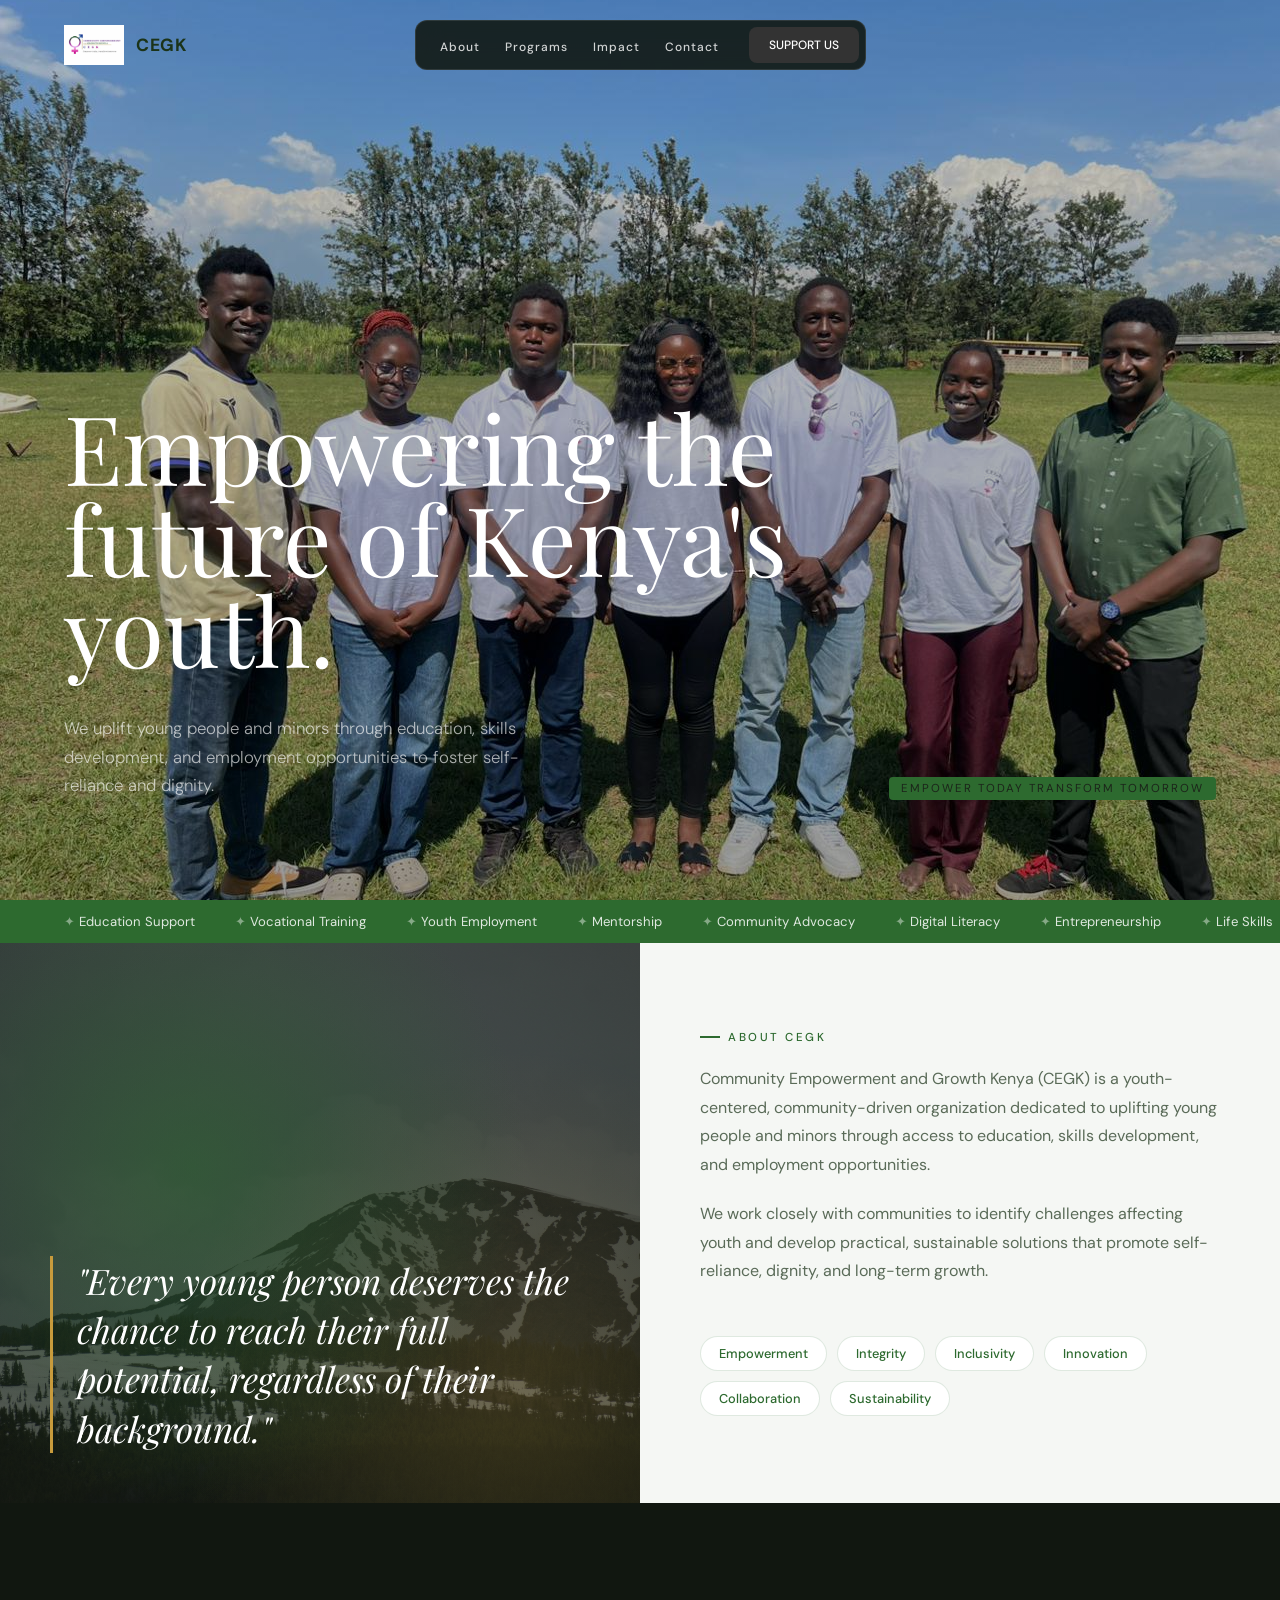
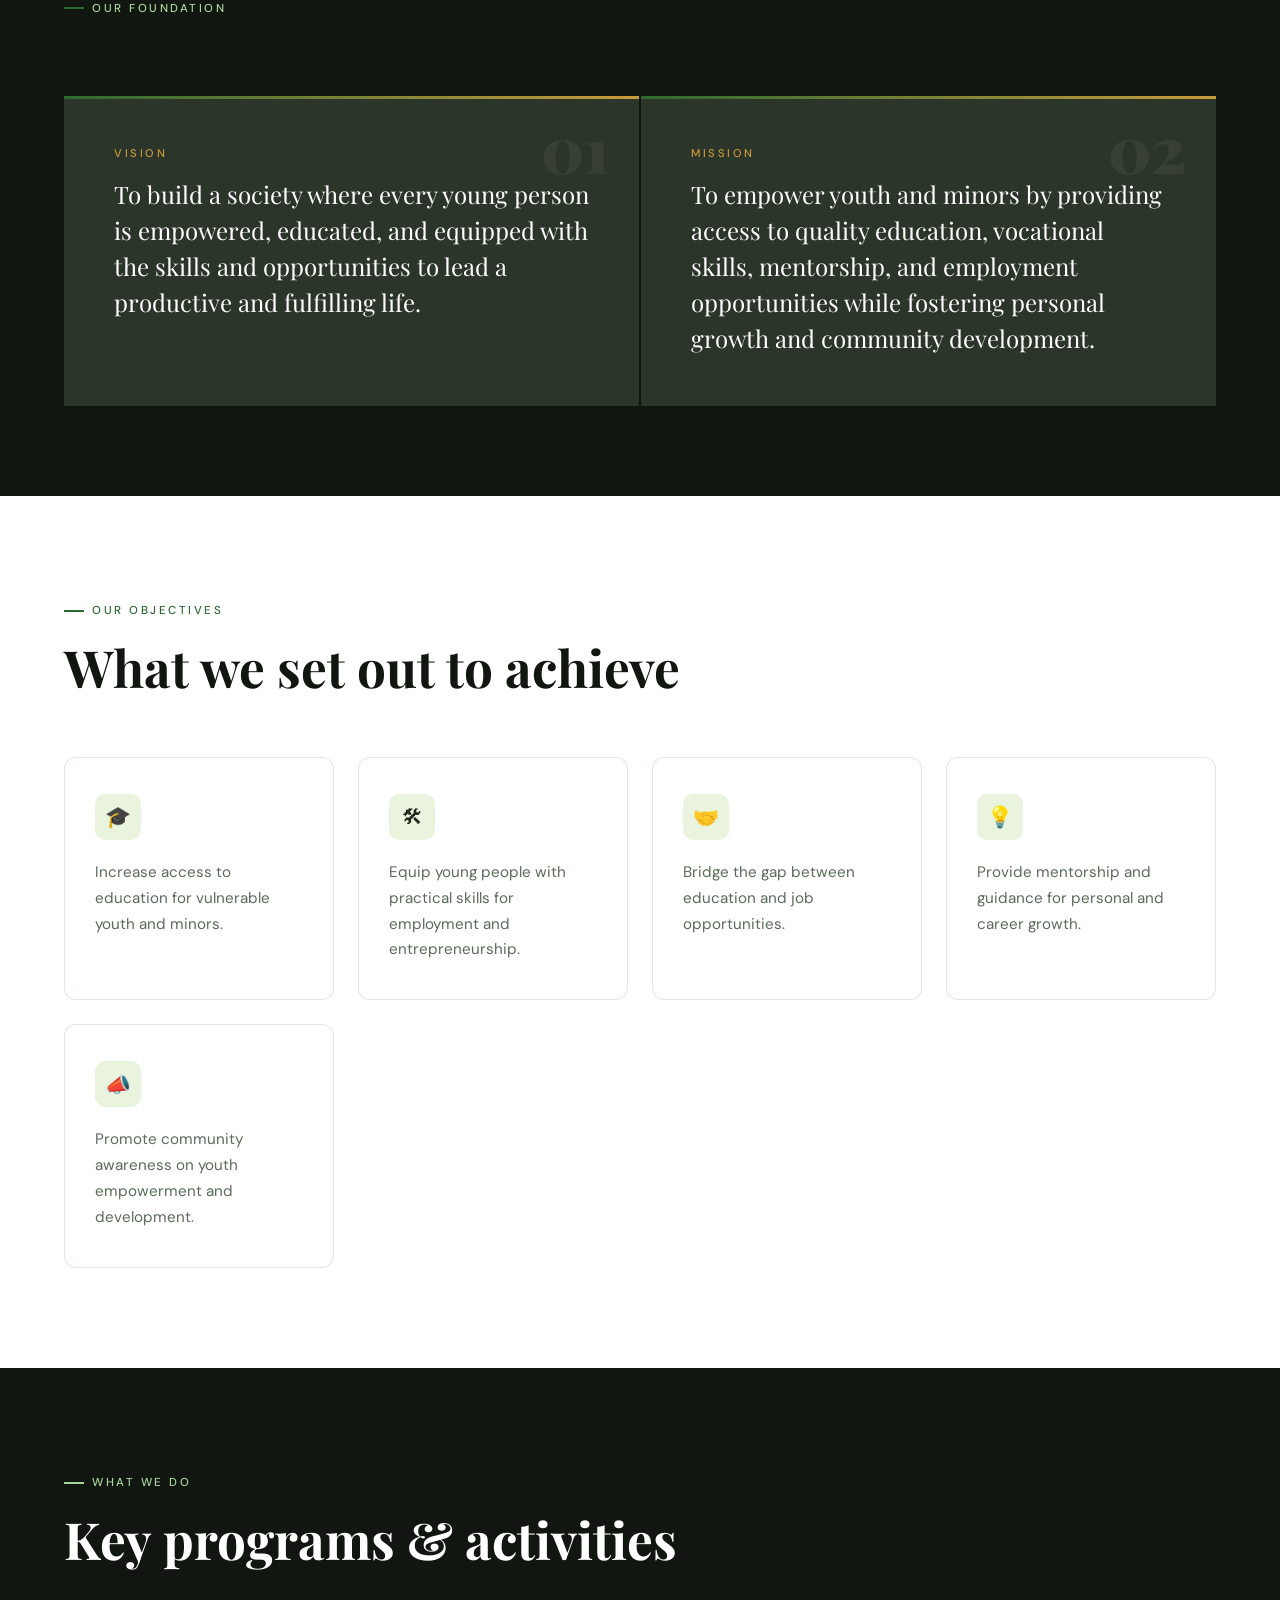
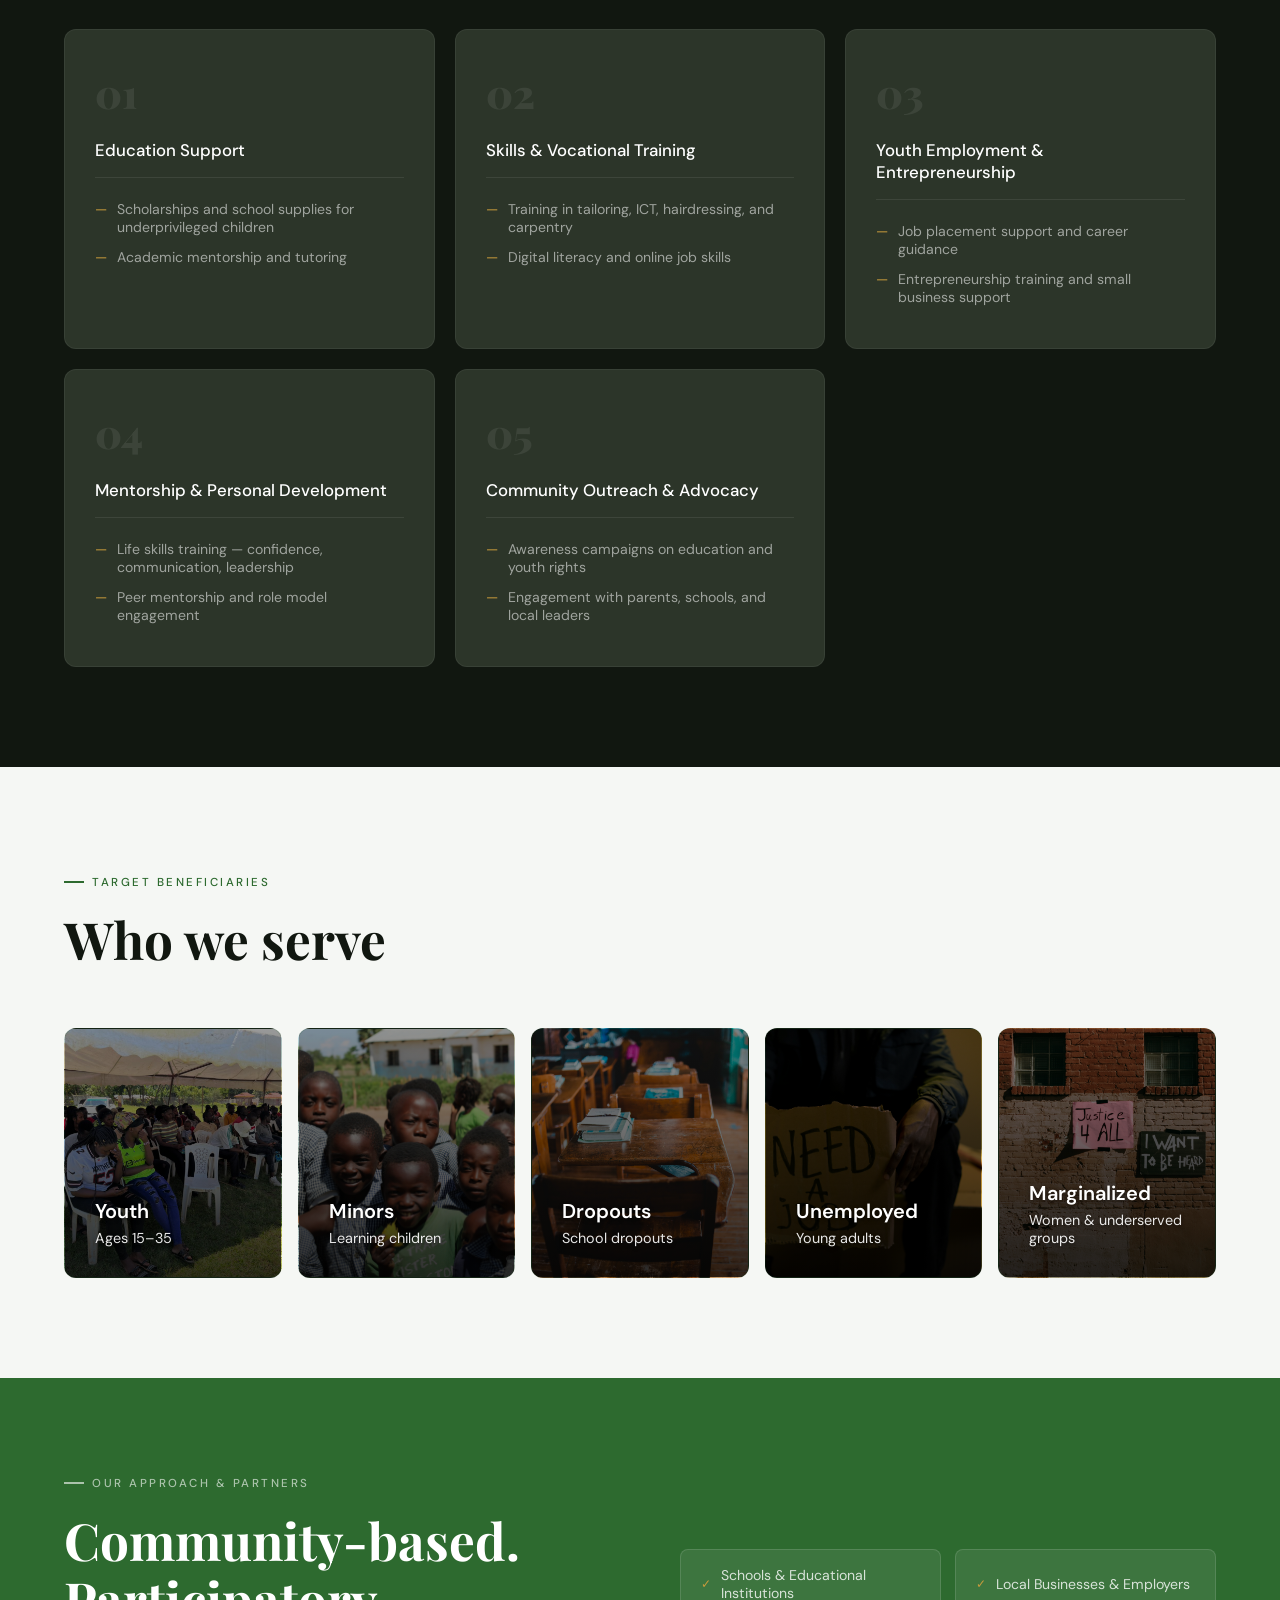
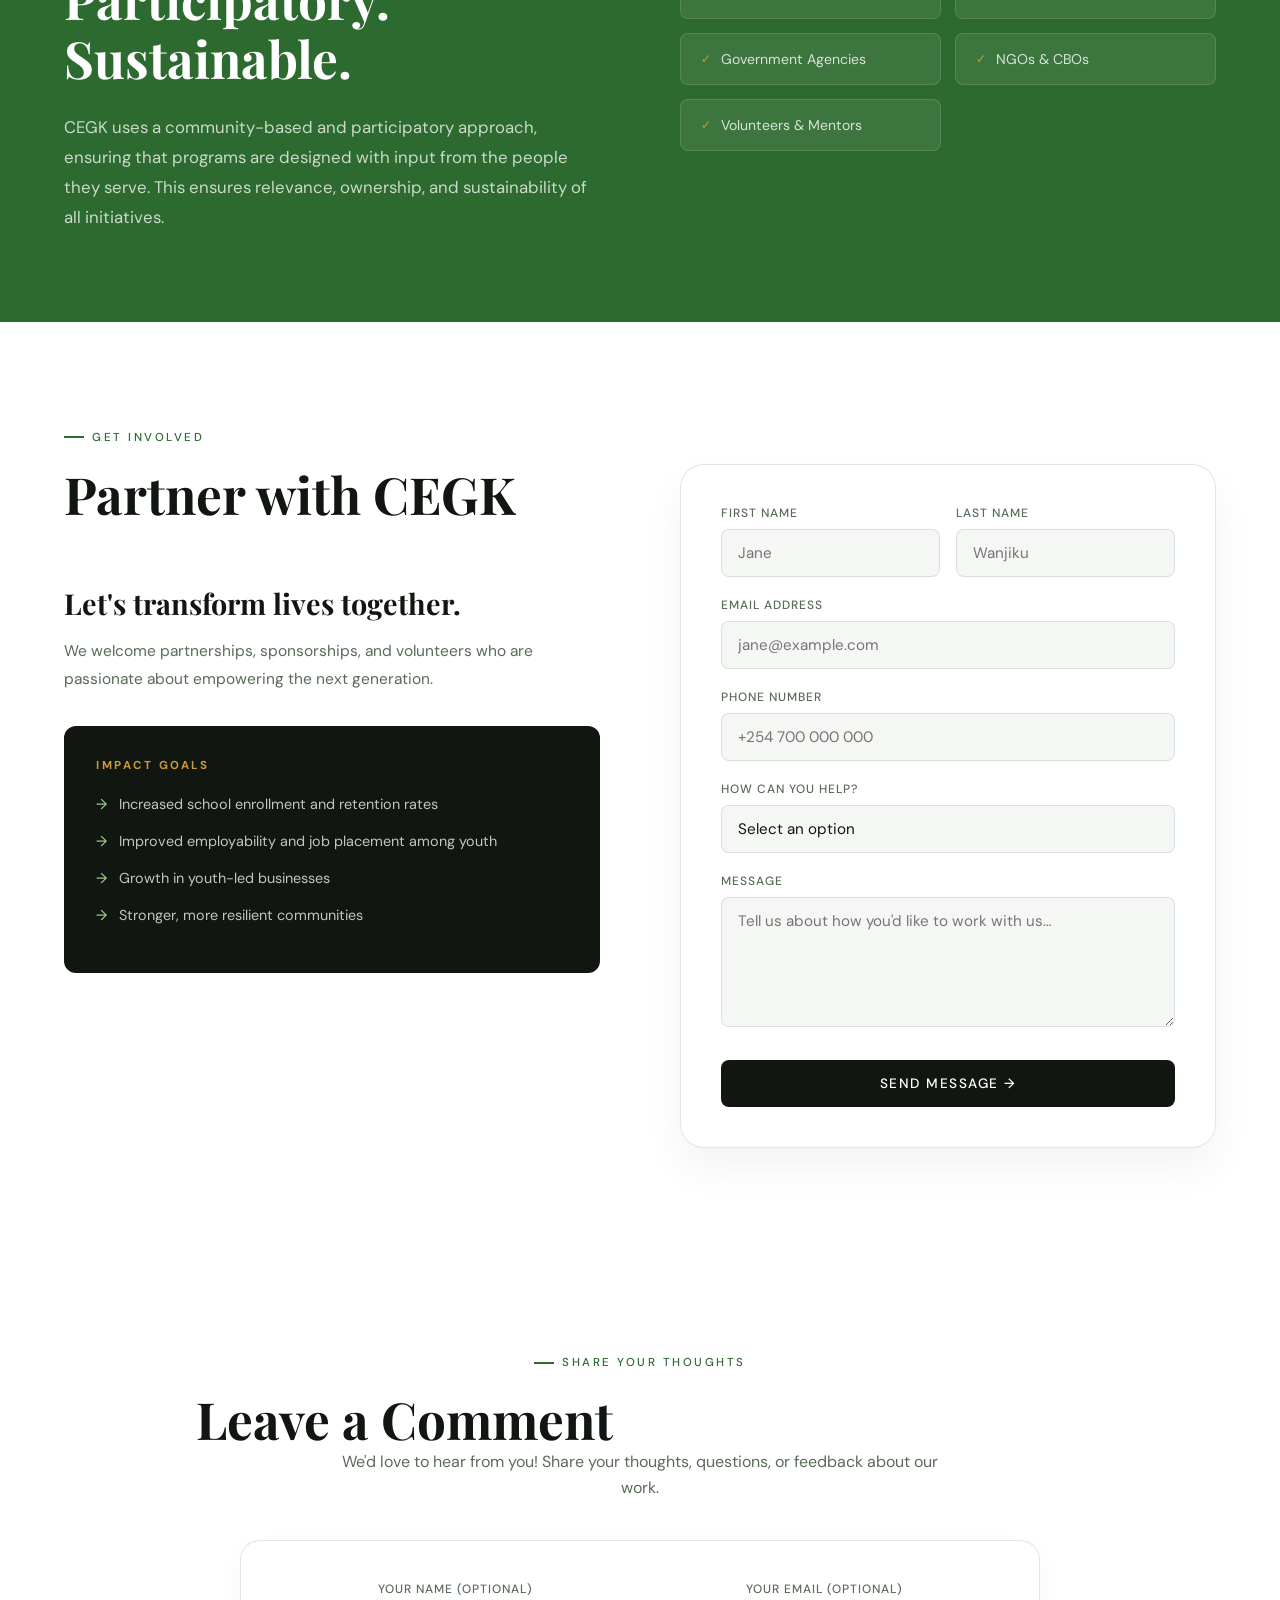
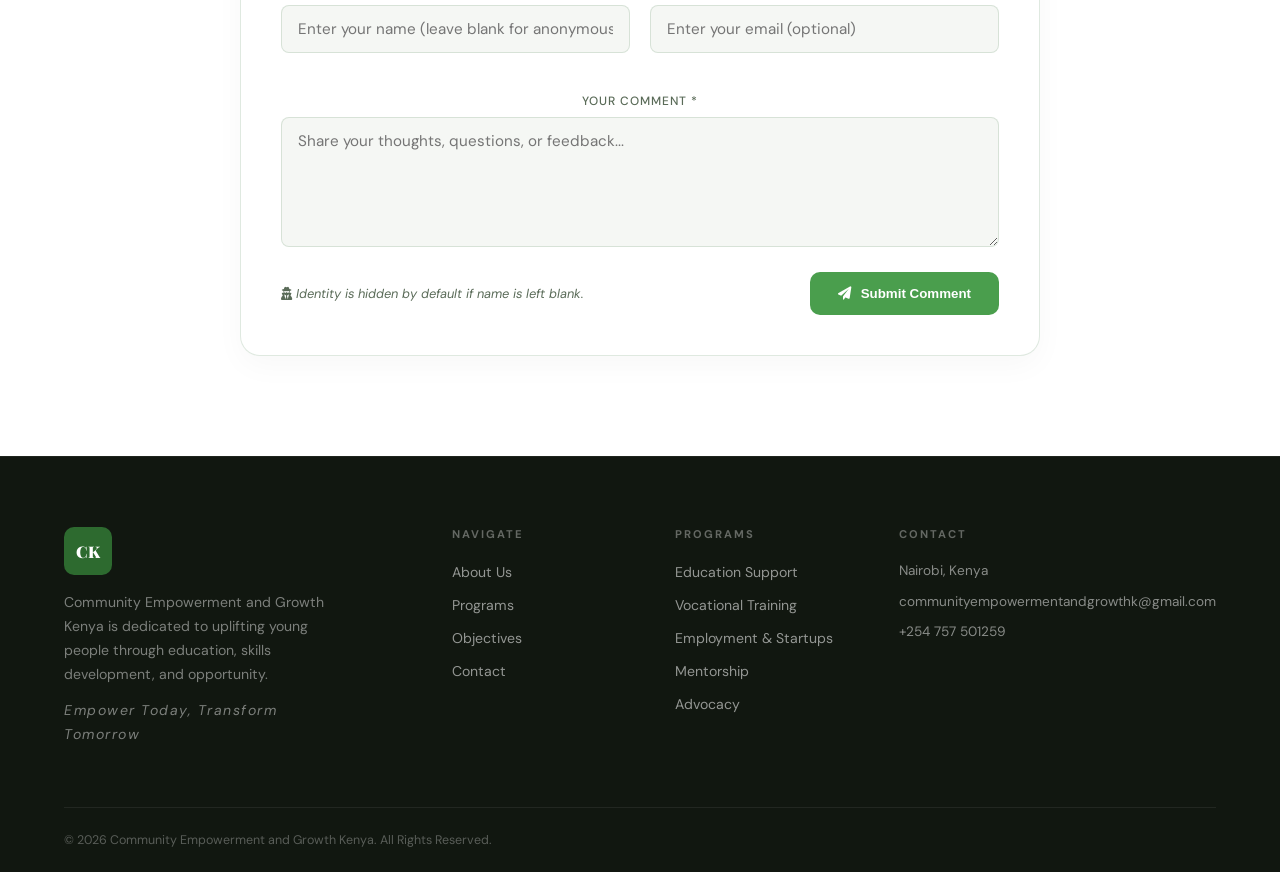
==== index.html @ d1e7b3ac "update" ====
<!DOCTYPE html>
<html lang="en">
<head>
    <meta charset="UTF-8">
    <meta name="viewport" content="width=device-width, initial-scale=1.0">
    <link rel="icon" type="image/jpeg" href="logo.jpeg">
    <title>CEGK: Empower Today, Transform Tomorrow</title>
    <link rel="preconnect" href="https://fonts.googleapis.com">
    <link href="https://fonts.googleapis.com/css2?family=Playfair+Display:wght@400;700;900&family=DM+Sans:wght@300;400;500&display=swap" rel="stylesheet">
    <link rel="stylesheet" href="style.css">
    <link rel="stylesheet" href="https://cdnjs.cloudflare.com/ajax/libs/font-awesome/6.0.0/css/all.min.css">
</head>
<body>

<nav>
  <div class="nav-container">
    <a class="nav-brand" href="#">
      <img src="logo.jpeg" alt="CEGK Logo" class="logo-img">
      <span>CEGK</span>
    </a>

    <div class="hamburger" id="hamburger">
      <span></span>
      <span></span>
      <span></span>
    </div>

    <div class="nav-menu" id="navMenu">
      <ul class="nav-links">
        <li><a href="#about">About</a></li>
        <li><a href="#programs">Programs</a></li>
        <li><a href="#impact">Impact</a></li>
        <li><a href="#contact">Contact</a></li>
      </ul>
      <a class="nav-cta" href="#contact">SUPPORT US</a>
    </div>
  </div>
</nav>

<section class="hero">
  <div class="hero-noise"></div>
  <div class="hero-container">
    <h1 class="hero-title">Empowering the <br>future of Kenya's <br>youth.</h1>
    <div class="hero-bottom">
      <p class="hero-sub">We uplift young people and minors through education, skills development, and employment opportunities to foster self-reliance and dignity. </p>
      <div class="hero-actions">
        <span class="ticker-label">Empower Today Transform Tomorrow</span>
      </div>
    </div>
  </div>
</section>

<div class="ticker">
  <div class="ticker-items">
    <span>Education Support</span> 
    <span>Vocational Training</span>
    <span>Youth Employment</span> 
    <span>Mentorship</span> 
    <span>Community Advocacy</span> 
    <span>Digital Literacy</span> 
    <span>Entrepreneurship</span> 
    <span>Life Skills</span> 
    <span>Education Support</span> 
    <span>Vocational Training</span> 
    <span>Youth Employment</span>
    <span>Mentorship</span> 
    <span>Community Advocacy</span> 
    <span>Digital Literacy</span> 
    <span>Entrepreneurship</span> 
    <span>Life Skills</span> 
  </div>
</div>

<section id="about">
  <div class="about-grid">
    <div class="about-visual">
      <div class="about-bg-pattern"></div>
      <blockquote class="about-quote">
        "Every young person deserves the chance to reach their full potential, regardless of their background." 
      </blockquote>
    </div>
    <div class="about-text-panel">
      <div class="section-label">About CEGK</div>
      <p>Community Empowerment and Growth Kenya (CEGK) is a youth-centered, community-driven organization dedicated to uplifting young people and minors through access to education, skills development, and employment opportunities. </p>
      <p>We work closely with communities to identify challenges affecting youth and develop practical, sustainable solutions that promote self-reliance, dignity, and long-term growth. </p>
      <div class="values-row">
        <span class="value-pill">Empowerment</span> 
        <span class="value-pill">Integrity</span> 
        <span class="value-pill">Inclusivity</span> 
        <span class="value-pill">Innovation</span> 
        <span class="value-pill">Collaboration</span> 
        <span class="value-pill">Sustainability</span> 
      </div>
    </div>
  </div>
</section>

<section class="vm-section">
  <div class="section-label" style="color:#a8d59c;">Our Foundation</div>
  <div class="vm-grid">
    <div class="vm-card">
      <span class="vm-num">01</span>
      <span class="vm-tag">Vision</span>
      <h3>To build a society where every young person is empowered, educated, and equipped with the skills and opportunities to lead a productive and fulfilling life. </h3>
    </div>
    <div class="vm-card">
      <span class="vm-num">02</span>
      <span class="vm-tag">Mission</span>
      <h3>To empower youth and minors by providing access to quality education, vocational skills, mentorship, and employment opportunities while fostering personal growth and community development. </h3>
    </div>
  </div>
</section>

<section class="objectives-section" id="impact">
  <div class="section-label">Our Objectives</div>
  <h2 class="section-title">What we set out to achieve</h2> 
  <div class="obj-grid">
    <div class="obj-card animate-on-scroll">
      <div class="obj-icon">🎓</div>
      <p>Increase access to education for vulnerable youth and minors. </p>
    </div>
    <div class="obj-card animate-on-scroll">
      <div class="obj-icon">🛠</div>
      <p>Equip young people with practical skills for employment and entrepreneurship.</p>
    </div>
    <div class="obj-card animate-on-scroll">
      <div class="obj-icon">🤝</div>
      <p>Bridge the gap between education and job opportunities. </p>
    </div>
    <div class="obj-card animate-on-scroll">
      <div class="obj-icon">💡</div>
      <p>Provide mentorship and guidance for personal and career growth. </p>
    </div>
    <div class="obj-card animate-on-scroll">
      <div class="obj-icon">📣</div>
      <p>Promote community awareness on youth empowerment and development.</p>
    </div>
  </div>
</section>

<section class="programs-section" id="programs">
  <div class="section-label">What We Do</div> 
  <h2 class="section-title">Key programs &amp; activities</h2>
  <div class="programs-grid">
    <div class="prog-card">
      <span class="prog-card-num">01</span>
      <h3>Education Support</h3> 
      <ul>
        <li>Scholarships and school supplies for underprivileged children </li>
        <li>Academic mentorship and tutoring </li>
      </ul>
    </div>
    <div class="prog-card">
      <span class="prog-card-num">02</span>
      <h3>Skills &amp; Vocational Training</h3>
      <ul>
        <li>Training in tailoring, ICT, hairdressing, and carpentry </li>
        <li>Digital literacy and online job skills </li>
      </ul>
    </div>
    <div class="prog-card">
      <span class="prog-card-num">03</span>
      <h3>Youth Employment &amp; Entrepreneurship</h3>
      <ul>
        <li>Job placement support and career guidance </li>
        <li>Entrepreneurship training and small business support </li>
      </ul>
    </div>
    <div class="prog-card">
      <span class="prog-card-num">04</span>
      <h3>Mentorship &amp; Personal Development</h3> 
      <ul>
        <li>Life skills training — confidence, communication, leadership </li>
        <li>Peer mentorship and role model engagement</li>
      </ul>
    </div>
    <div class="prog-card">
      <span class="prog-card-num">05</span>
      <h3>Community Outreach &amp; Advocacy</h3>
      <ul>
        <li>Awareness campaigns on education and youth rights </li>
        <li>Engagement with parents, schools, and local leaders </li>
      </ul>
    </div>
  </div>
</section>

<section class="beneficiaries-section">
  <div class="section-label">Target Beneficiaries</div>
  <h2 class="section-title">Who we serve</h2>
  <div class="bene-grid">
    <div class="bene-card bene-card-youth animate-on-scroll">
      <h3>Youth</h3>
      <p>Ages 15–35</p>
    </div>

    <div class="bene-card bene-card-children animate-on-scroll">
      <h3>Minors</h3>
      <p>Learning children</p>
    </div>

    <div class="bene-card bene-card-dropouts animate-on-scroll">
      <h3>Dropouts</h3>
      <p>School dropouts</p>
    </div>

    <div class="bene-card bene-card-unemployed animate-on-scroll">
      <h3>Unemployed</h3>
      <p>Young adults</p>
    </div>

    <div class="bene-card bene-card-women animate-on-scroll">
      <h3>Marginalized</h3>
      <p>Women &amp; underserved groups</p>
    </div>
  </div>
</section>

<section class="approach-section">
  <div class="approach-inner">
    <div class="approach-text">
      <div class="section-label">Our Approach &amp; Partners</div>
      <h2 class="section-title">Community-based. Participatory. Sustainable.</h2>
      <p>CEGK uses a community-based and participatory approach, ensuring that programs are designed with input from the people they serve. This ensures relevance, ownership, and sustainability of all initiatives.</p>
    </div>
    <div>
      <div class="collab-list">
        <div class="collab-item">Schools &amp; Educational Institutions</div>
        <div class="collab-item">Local Businesses &amp; Employers</div>
        <div class="collab-item">Government Agencies</div>
        <div class="collab-item">NGOs &amp; CBOs</div>
        <div class="collab-item">Volunteers &amp; Mentors</div>
      </div>
    </div>
  </div>
</section>

<section class="contact-section" id="contact">
  <div class="section-label">Get Involved</div>
  <h2 class="section-title">Partner with CEGK</h2>
  <div class="contact-grid">
    <div class="contact-info-side">
      <h3>Let's transform lives together.</h3>
      <p>We welcome partnerships, sponsorships, and volunteers who are passionate about empowering the next generation.</p>
      <div class="impact-goals">
        <h4>Impact Goals</h4>
        <div class="impact-item"><span>Increased school enrollment and retention rates</span></div>
        <div class="impact-item"><span>Improved employability and job placement among youth</span></div>
        <div class="impact-item"><span>Growth in youth-led businesses</span></div>
        <div class="impact-item"><span>Stronger, more resilient communities </span></div>
      </div>
    </div>
    <div class="form-side">
      <form id="contactForm" method="POST">
        <input type="hidden" name="access_key" value="700556ac-7c65-4a6d-b724-38cb4fbbc600">
        <input type="hidden" name="from_name" value="CEGK Website">
        <input type="hidden" name="subject" value="New Partnership Inquiry">

        <div class="form-row">
          <div class="field-group">
            <label>First Name</label>
            <input type="text" name="name" placeholder="Jane" required>
          </div>
          <div class="field-group">
            <label>Last Name</label>
            <input type="text" name="lastname" placeholder="Wanjiku" required>
          </div>
        </div>
        <div class="field-group">
          <label>Email Address</label>
          <input type="email" name="email" placeholder="jane@example.com" required>
        </div>
        <div class="field-group">
          <label>Phone Number</label>
          <input type="tel" name="phone" placeholder="+254 700 000 000" required>
        </div>
        <div class="field-group">
          <label>How can you help?</label>
          <select name="type" required>
            <option value="" disabled selected>Select an option</option>
            <option>Partnership / Collaboration</option>
            <option>Sponsorship / Donation</option>
            <option>Volunteer / Mentorship</option>
            <option>Media / Press</option>
            <option>General Inquiry</option>
          </select>
        </div>
        <div class="field-group">
          <label>Message</label>
          <textarea name="message" placeholder="Tell us about how you'd like to work with us…" required></textarea>
        </div>
        <button type="submit" class="submit-btn" id="submit-btn">Send Message →</button>
      </form>
    </div>
    </div>
  </div>
</section>

<section class="comment-section">
  <div class="section-label">Share Your Thoughts</div>
  <h2 class="section-title">Leave a Comment</h2>
  <p class="comment-subtitle">We'd love to hear from you! Share your thoughts, questions, or feedback about our work.</p>

  <div class="comment-form-container">
    <form id="commentForm">
      <div class="comment-form-row">
        <div class="field-group">
          <label>Your Name (Optional)</label>
          <input type="text" name="name" placeholder="Enter your name (leave blank for anonymous)">
        </div>
        <div class="field-group">
          <label>Your Email (Optional)</label>
          <input type="email" name="email" placeholder="Enter your email (optional)">
        </div>
      </div>
      <div class="field-group">
        <label>Your Comment *</label>
        <textarea name="comment" placeholder="Share your thoughts, questions, or feedback..." required></textarea>
      </div>
      <div class="comment-footer">
        <p class="privacy-note"><i class="fas fa-user-secret"></i> Identity is hidden by default if name is left blank.</p>
        <button type="submit" class="comment-btn" id="comment-submit-btn">
          <i class="fas fa-paper-plane"></i> Submit Comment
        </button>
      </div>
    </form>
  </div>
</section>

<footer>
  <div class="footer-grid">
    <div class="footer-brand">
      <div class="monogram-lg">CK</div>
      <p>Community Empowerment and Growth Kenya is dedicated to uplifting young people through education, skills development, and opportunity.</p>
      <p class="footer-motto">Empower Today, Transform Tomorrow</p>
    </div>
    <div class="footer-col">
      <h4>Navigate</h4>
      <ul>
        <li><a href="#about">About Us</a></li>
        <li><a href="#programs">Programs</a></li>
        <li><a href="#impact">Objectives</a></li>
        <li><a href="#contact">Contact</a></li>
      </ul>
    </div>
    <div class="footer-col">
      <h4>Programs</h4>
      <ul>
        <li><a href="#programs">Education Support</a></li>
        <li><a href="#programs">Vocational Training</a></li>
        <li><a href="#programs">Employment &amp; Startups</a></li>
        <li><a href="#programs">Mentorship</a></li>
        <li><a href="#programs">Advocacy</a></li>
      </ul>
    </div>
    <div class="footer-col">
      <h4>Contact</h4>
      <p class="contact-detail">Nairobi, Kenya</p>
      <p class="contact-detail">communityempowermentandgrowthk@gmail.com</p>
      <p class="contact-detail">+254 757 501259</p>
    </div>
  </div>
  <div class="footer-bottom">
    <p>© 2026 Community Empowerment and Growth Kenya. All Rights Reserved.</p>
  </div>
</footer>

<script src="script.js"></script>
</body>
</html>
---- style.css ----
:root {
  --green: #2D6A2F;
  --green-light: #4A9E4D;
  --green-pale: #EAF3DE;
  --gold: #C89B3C;
  --gold-pale: #FFF8E7;
  --dark: #111710;
  --mid: #2C3529;
  --text: #1C251A;
  --muted: #5A6B58;
  --border: rgba(45,106,47,0.15);
  --white: #FFFFFF;
  --off: #F5F7F4;
}
* { margin: 0; padding: 0; box-sizing: border-box; }
html { scroll-behavior: smooth; }
body { font-family: 'DM Sans', sans-serif; color: var(--text); background: var(--white); overflow-x: hidden; }

nav {
  position: fixed;
  top: 20px;
  width: 100%;
  z-index: 1000;
  background: transparent;
  padding: 0 5%;
  display: flex;
  justify-content: center;
  align-items: center;
}

.nav-container {
  display: flex;
  align-items: center;
  justify-content: center; 
  width: 100%;
  max-width: 1400px;
  position: relative;
}

.nav-brand {
  display: flex;
  align-items: center;
  gap: 12px;
  text-decoration: none;
  position: absolute;
  left: 0;
}

.logo-img {
  height: 40px;
  width: auto;
  object-fit: contain;
}

.nav-brand span {
  color: #1B3318; 
  font-size: 1.1rem;
  font-weight: 700;
  letter-spacing: 0.5px;
}

.nav-menu {
  background: rgba(17, 23, 16, 0.88);
  backdrop-filter: blur(12px);
  border: 1px solid rgba(255, 255, 255, 0.1);
  border-radius: 12px;
  display: flex;
  align-items: center;
  padding: 6px 6px 6px 24px;
  gap: 30px;
}

.nav-links {
  display: flex;
  gap: 25px;
  list-style: none;
}

.nav-links a {
  color: rgba(255, 255, 255, 0.8);
  text-decoration: none;
  font-size: 0.75rem;
  letter-spacing: 1px;
  font-weight: 500;
  transition: color 0.3s;
}

.nav-links a:hover {
  color: #FFFFFF;
}

.nav-cta {
  background: #333;
  color: #FFFFFF;
  padding: 10px 20px;
  border-radius: 8px;
  text-decoration: none;
  font-size: 0.75rem;
  font-weight: 500;
  transition: background 0.3s;
}

.hero {
  min-height: 100vh;
  background: linear-gradient(rgba(0,0,0,0.2), rgba(0,0,0,0.4)), url('team.jpeg') no-repeat center center/cover;
  display: flex;
  flex-direction: column;
  justify-content: flex-end;
  padding: 0 5% 100px;
  position: relative;
}

.hero-container {
  width: 100%;
  max-width: 1400px;
  margin: 0 auto;
}

.hero-title {
  font-family: 'Playfair Display', serif;
  font-size: clamp(3rem, 8vw, 6rem);
  font-weight: 400;
  line-height: 0.95;
  color: #fff;
  margin-bottom: 40px;
}

.hero-bottom {
  display: flex;
  justify-content: space-between;
  align-items: flex-end;
}

.hero-sub {
  max-width: 450px;
  font-size: 1rem;
  line-height: 1.5;
  color: #fff;
}

.btn-primary {
  background: #333;
  color: #fff;
  padding: 18px 28px;
  border-radius: 12px;
  text-decoration: none;
  font-size: 0.75rem;
  letter-spacing: 1px;
  transition: 0.3s;
}

.btn-arrow {
  background: #d1f5a9;
  color: #000;
  width: 54px;
  height: 54px;
  display: flex;
  align-items: center;
  justify-content: center;
  border-radius: 12px;
  text-decoration: none;
  font-size: 1.4rem;
  transition: 0.3s;
}
.hero-title em { font-style: italic; color: #a8d59c; }
.hero-bottom { display: flex; justify-content: space-between; align-items: flex-end; gap: 40px; }
.hero-sub { max-width: 480px; font-size: 1.05rem; line-height: 1.7; color: rgba(255,255,255,0.65); font-weight: 300; }
.hero-actions {
  display: flex;
  align-items: center;
  flex-shrink: 0;
}

.hero-actions .ticker-label {
  flex-shrink: 0; font-size: 0.72rem; letter-spacing: 2px; text-transform: uppercase;
  background: var(--green); padding: 4px 12px; border-radius: 4px;
}
.btn-primary {
  background: var(--white); color: var(--dark);
  padding: 14px 28px; border-radius: 8px;
  text-decoration: none; font-size: 0.82rem; font-weight: 500; letter-spacing: 0.5px;
  transition: all 0.2s;
}
.btn-primary:hover { background: var(--green-pale); }
.btn-outline {
  border: 1px solid rgba(255,255,255,0.3); color: rgba(255,255,255,0.85);
  padding: 14px 28px; border-radius: 8px;
  text-decoration: none; font-size: 0.82rem; font-weight: 500; letter-spacing: 0.5px;
  transition: all 0.2s;
}
.btn-outline:hover { border-color: #fff; color: #fff; }

.ticker {
  background: var(--green); color: #fff;
  padding: 13px 5%;
  display: flex; align-items: center; gap: 20px;
  overflow: hidden;
}
.ticker-label {
  flex-shrink: 0; font-size: 0.72rem; letter-spacing: 2px; text-transform: uppercase;
  background: rgba(255,255,255,0.15); padding: 4px 12px; border-radius: 4px;
}
.ticker-items { display: flex; gap: 40px; animation: scroll 18s linear infinite; white-space: nowrap; }
.ticker-items span { font-size: 0.82rem; opacity: 0.85; }
.ticker-items span::before { content: "✦  "; opacity: 0.5; }
@keyframes scroll { from { transform: translateX(0); } to { transform: translateX(-50%); } }

.section { padding: 100px 5%; }
.section-label {
  display: inline-flex; align-items: center; gap: 8px;
  font-size: 0.72rem; letter-spacing: 2.5px; text-transform: uppercase;
  color: var(--green); font-weight: 500; margin-bottom: 20px;
}
.section-label::before { content: ''; width: 20px; height: 2px; background: var(--green); display: block; }
.section-title {
  font-family: 'Playfair Display', serif;
  font-size: clamp(2rem, 4vw, 3.2rem);
  font-weight: 700; line-height: 1.15; color: var(--dark);
  max-width: 680px;
}

.about-grid { display: grid; grid-template-columns: 1fr 1fr; gap: 0; min-height: 560px; }
.about-visual {
  background: linear-gradient(rgba(17, 23, 16, 0.7), rgba(17, 23, 16, 0.7)), url('mountain.jpg') no-repeat center center/cover;
  position: relative;
  overflow: hidden;
  display: flex;
  align-items: flex-end;
  padding: 50px;
}
.about-bg-pattern {
  position: absolute; inset: 0;
  background:
    radial-gradient(circle at 30% 40%, rgba(45,106,47,0.5) 0%, transparent 60%),
    radial-gradient(circle at 80% 80%, rgba(200,155,60,0.2) 0%, transparent 50%);
}
.about-quote {
  position: relative; z-index: 1;
  font-family: 'Playfair Display', serif;
  font-size: clamp(1.5rem, 3vw, 2.2rem);
  font-weight: 400; font-style: italic;
  color: #fff; line-height: 1.4;
  border-left: 3px solid var(--gold);
  padding-left: 24px;
}
.about-text-panel {
  background: var(--off);
  padding: 60px 60px;
  display: flex; flex-direction: column; justify-content: center;
}
.about-text-panel p { font-size: 1rem; line-height: 1.8; color: var(--muted); margin-bottom: 20px; }
.values-row { display: flex; flex-wrap: wrap; gap: 10px; margin-top: 30px; }
.value-pill {
  background: var(--white);
  border: 1px solid var(--border);
  padding: 8px 18px; border-radius: 100px;
  font-size: 0.8rem; font-weight: 500; color: var(--green);
}

.vm-section { background: var(--dark); padding: 90px 5%; }
.vm-grid { display: grid; grid-template-columns: 1fr 1fr; gap: 2px; margin-top: 60px; }
.vm-card {
  background: var(--mid);
  padding: 50px;
  position: relative; overflow: hidden;
}
.vm-card::before {
  content: ''; position: absolute; top: 0; left: 0;
  width: 100%; height: 3px;
  background: linear-gradient(90deg, var(--green), var(--gold));
}
.vm-num {
  font-family: 'Playfair Display', serif;
  font-size: 4rem; font-weight: 900;
  color: rgba(255,255,255,0.06);
  position: absolute; top: 20px; right: 30px; line-height: 1;
}
.vm-tag {
  font-size: 0.7rem; letter-spacing: 2.5px; text-transform: uppercase;
  color: var(--gold); font-weight: 500; margin-bottom: 16px; display: block;
}
.vm-card h3 {
  font-family: 'Playfair Display', serif;
  font-size: clamp(1.2rem, 2vw, 1.5rem);
  font-weight: 400; color: #fff; line-height: 1.5;
}

.objectives-section { background: var(--white); padding: 100px 5%; }
.obj-grid { display: grid; grid-template-columns: repeat(auto-fit, minmax(240px, 1fr)); gap: 24px; margin-top: 60px; }
.obj-card {
  border: 1px solid var(--border);
  border-radius: 12px; padding: 36px 30px;
  transition: all 0.3s; background: var(--white);
  opacity: 0; transform: translateY(20px);
  transition: opacity 0.5s, transform 0.5s, box-shadow 0.3s, border-color 0.3s;
}
.obj-card.visible { opacity: 1; transform: translateY(0); }
.obj-card:hover { border-color: var(--green); box-shadow: 0 8px 30px rgba(45,106,47,0.1); }
.obj-icon {
  width: 46px; height: 46px;
  background: var(--green-pale);
  border-radius: 10px;
  display: flex; align-items: center; justify-content: center;
  margin-bottom: 20px; font-size: 1.3rem;
}
.obj-card p { font-size: 0.95rem; line-height: 1.7; color: var(--muted); }

.programs-section {
  background: var(--dark);
  padding: 100px 5%;
}
.programs-section .section-title { color: #fff; }
.programs-section .section-label { color: #a8d59c; }
.programs-section .section-label::before { background: #a8d59c; }
.programs-grid { display: grid; grid-template-columns: repeat(3, 1fr); gap: 20px; margin-top: 60px; }
.prog-card {
  background: var(--mid); border-radius: 12px;
  padding: 36px 30px;
  border: 1px solid rgba(255,255,255,0.06);
  transition: border-color 0.3s;
}
.prog-card:hover { border-color: rgba(45,106,47,0.4); }
.prog-card-num {
  font-family: 'Playfair Display', serif;
  font-size: 2.5rem; font-weight: 900;
  color: rgba(255,255,255,0.08); margin-bottom: 20px; display: block;
}
.prog-card h3 {
  font-size: 1.05rem; font-weight: 500; color: #fff;
  margin-bottom: 16px; border-bottom: 1px solid rgba(255,255,255,0.08);
  padding-bottom: 16px;
}
.prog-card ul { list-style: none; }
.prog-card li {
  font-size: 0.88rem; color: rgba(255,255,255,0.55);
  padding: 6px 0; display: flex; align-items: flex-start; gap: 10px;
}
.prog-card li::before { content: '—'; color: var(--gold); flex-shrink: 0; }

.beneficiaries-section { background: var(--off); padding: 100px 5%; }
.bene-grid { display: flex; gap: 16px; flex-wrap: wrap; margin-top: 60px; }
.bene-card {
  flex: 1; min-width: 160px;
  background: var(--white); border: 1px solid var(--border);
  border-radius: 12px; padding: 36px 20px; text-align: center;
  transition: all 0.3s;
}
.bene-card:hover { border-color: var(--green); transform: translateY(-4px); box-shadow: 0 12px 30px rgba(45,106,47,0.12); }
.bene-card .bene-icon { font-size: 1.8rem; margin-bottom: 14px; }
.bene-card h3 { font-size: 1.05rem; font-weight: 600; color: var(--dark); margin-bottom: 6px; }
.bene-card p { font-size: 0.8rem; color: var(--muted); }
.beneficiaries-section .bene-card {
  height: 250px;
  display: flex;
  flex-direction: column;
  justify-content: flex-end;
  padding: 30px;
  border-radius: 12px;
  overflow: hidden;
  border: 1px solid var(--border);
  transition: all 0.3s ease;
  background-color: var(--dark);
  text-align: left;
  background-repeat: no-repeat;
  background-position: center center;
  background-size: cover;
}

.beneficiaries-section .bene-card h3,
.beneficiaries-section .bene-card p {
  color: #FFFFFF !important;
  margin: 0;
  text-shadow: 0 2px 4px rgba(0,0,0,0.5);
}

.beneficiaries-section .bene-card h3 {
  font-size: 1.25rem;
  font-weight: 600;
  margin-bottom: 5px;
}

.beneficiaries-section .bene-card p {
  font-size: 0.9rem;
  opacity: 0.9;
}

.bene-card-youth {
  background-image: linear-gradient(rgba(0,0,0,0.4), rgba(0,0,0,0.8)), url('youth.jpeg');
}

.bene-card-children {
  background-image: linear-gradient(rgba(0,0,0,0.4), rgba(0,0,0,0.8)), url('children.jpg');
}

.bene-card-dropouts {
  background-image: linear-gradient(rgba(0,0,0,0.4), rgba(0,0,0,0.8)), url('dropout.jpg');
}

.bene-card-unemployed {
  background-image: linear-gradient(rgba(0,0,0,0.4), rgba(0,0,0,0.8)), url('unemployment.jpg');
}

.bene-card-women {
  background-image: linear-gradient(rgba(0,0,0,0.4), rgba(0,0,0,0.8)), url('justice.jpg');
}

.approach-section { background: var(--green); padding: 90px 5%; }
.approach-inner { display: grid; grid-template-columns: 1fr 1fr; gap: 80px; align-items: center; }
.approach-section .section-label { color: rgba(255,255,255,0.6); }
.approach-section .section-label::before { background: rgba(255,255,255,0.6); }
.approach-section .section-title { color: #fff; }
.approach-text p { font-size: 1.05rem; line-height: 1.8; color: rgba(255,255,255,0.75); margin-top: 24px; }
.collab-list { display: grid; grid-template-columns: 1fr 1fr; gap: 14px; }
.collab-item {
  background: rgba(255,255,255,0.08);
  border: 1px solid rgba(255,255,255,0.12);
  border-radius: 8px; padding: 16px 20px;
  font-size: 0.88rem; color: rgba(255,255,255,0.8);
  display: flex; align-items: center; gap: 10px;
}
.collab-item::before { content: '✓'; font-size: 0.75rem; color: var(--gold); }

#contactForm {
    max-width: 100%;
}

.comment-section {
  padding: 100px 5%;
  text-align: center;
  background: var(--white);
}

.comment-subtitle {
  color: var(--muted);
  max-width: 600px;
  margin: 0 auto 40px;
  line-height: 1.6;
}

.comment-form-container {
  max-width: 800px;
  margin: 0 auto;
  background: var(--white);
  padding: 40px;
  border-radius: 20px;
  border: 1px solid var(--border);
  box-shadow: 0 10px 30px rgba(0,0,0,0.03);
}

.comment-form-row {
  display: grid;
  grid-template-columns: 1fr 1fr;
  gap: 20px;
  margin-bottom: 20px;
}

.comment-footer {
  display: flex;
  justify-content: space-between;
  align-items: center;
  margin-top: 20px;
}

.privacy-note {
  font-size: 0.8rem;
  color: var(--muted);
  font-style: italic;
}

.comment-btn {
  background: #4A9E4D;
  color: white;
  padding: 14px 28px;
  border: none;
  border-radius: 10px;
  font-weight: 600;
  cursor: pointer;
  transition: 0.3s;
  display: flex;
  align-items: center;
  gap: 10px;
}

.comment-btn:hover {
  background: var(--green);
  transform: translateY(-2px);
}

@media (max-width: 768px) {
  .comment-form-row { grid-template-columns: 1fr; }
  .comment-footer { flex-direction: column; gap: 20px; }
}

.field-group input,
.field-group textarea,
.field-group select {
    background: var(--off);
    border: 1px solid transparent;
    border-radius: 12px;
    padding: 16px;
    transition: all 0.3s ease;
}

.field-group input:focus,
.field-group textarea:focus,
.field-group select:focus {
    background: var(--white);
    border-color: var(--green);
    box-shadow: 0 0 0 4px rgba(45,106,47,0.1);
}

.submit-btn {
    border-radius: 12px;
    padding: 18px;
    font-weight: 600;
}
.contact-section { background: var(--white); padding: 100px 5%; }
.contact-info-side h3 {
  font-family: 'Playfair Display', serif;
  font-size: 1.8rem; font-weight: 700; color: var(--dark); margin-bottom: 16px;
}
.contact-info-side p { font-size: 0.97rem; line-height: 1.8; color: var(--muted); margin-bottom: 32px; }
.impact-goals { background: var(--dark); border-radius: 12px; padding: 32px; }
.impact-goals h4 { font-size: 0.72rem; letter-spacing: 2.5px; text-transform: uppercase; color: var(--gold); margin-bottom: 20px; }
.impact-item { display: flex; align-items: flex-start; gap: 12px; margin-bottom: 14px; }
.impact-item::before { content: '→'; color: #a8d59c; flex-shrink: 0; font-size: 0.9rem; margin-top: 2px; }
.impact-item span { font-size: 0.9rem; color: rgba(255,255,255,0.75); line-height: 1.6; }
.form-row { display: grid; grid-template-columns: 1fr 1fr; gap: 16px; }
.contact-grid {
  display: grid;
  grid-template-columns: 1fr 1fr;
  gap: 80px;
  align-items: start;
  margin-top: 60px;
}

.form-side {
  background: var(--white);
  padding: 40px;
  border-radius: 24px;
  border: 1px solid var(--border);
  box-shadow: 0 20px 40px rgba(0,0,0,0.05);
  margin-top: -120px; 
  position: relative;
  z-index: 10;
}

.field-group { margin-bottom: 20px; }
.field-group label { display: block; font-size: 0.75rem; letter-spacing: 1px; text-transform: uppercase; color: var(--muted); margin-bottom: 8px; font-weight: 500; }
.field-group input,
.field-group textarea,
.field-group select {
  width: 100%; padding: 13px 16px;
  background: var(--off); border: 1px solid var(--border);
  border-radius: 8px; font-family: 'DM Sans', sans-serif;
  font-size: 0.95rem; color: var(--dark);
  outline: none; transition: border-color 0.2s, box-shadow 0.2s;
  appearance: none;
}
.field-group input:focus,
.field-group textarea:focus,
.field-group select:focus {
  border-color: var(--green); box-shadow: 0 0 0 3px rgba(45,106,47,0.1);
}
.field-group textarea { resize: vertical; min-height: 130px; }
.submit-btn {
  width: 100%; padding: 15px;
  background: var(--dark); color: #fff;
  border: none; border-radius: 8px;
  font-family: 'DM Sans', sans-serif;
  font-size: 0.85rem; font-weight: 500; letter-spacing: 1.5px; text-transform: uppercase;
  cursor: pointer; transition: background 0.2s;
  margin-top: 8px;
}
.submit-btn:hover { background: var(--green); }

footer {
  background: var(--dark);
  padding: 70px 5% 0;
  border-top: 1px solid rgba(255,255,255,0.06);
}
.footer-grid { display: grid; grid-template-columns: 2fr 1fr 1fr 1fr; gap: 60px; padding-bottom: 60px; }
.footer-brand .monogram-lg {
  width: 48px; height: 48px;
  background: var(--green); border-radius: 10px;
  display: flex; align-items: center; justify-content: center;
  font-family: 'Playfair Display', serif;
  font-weight: 900; font-size: 16px; color: #fff; letter-spacing: 1px;
  margin-bottom: 16px;
}
.footer-brand p { font-size: 0.88rem; color: rgba(255,255,255,0.45); line-height: 1.7; max-width: 260px; }
.footer-motto { font-size: 0.75rem; color: var(--gold); letter-spacing: 1.5px; margin-top: 12px; font-style: italic; }
.footer-col h4 { font-size: 0.7rem; letter-spacing: 2px; text-transform: uppercase; color: rgba(255,255,255,0.35); margin-bottom: 20px; }
.footer-col ul { list-style: none; }
.footer-col li { margin-bottom: 12px; }
.footer-col a { text-decoration: none; font-size: 0.88rem; color: rgba(255,255,255,0.55); transition: color 0.2s; }
.footer-col a:hover { color: #fff; }
.footer-col .contact-detail { font-size: 0.85rem; color: rgba(255,255,255,0.5); margin-bottom: 10px; line-height: 1.5; }
.footer-bottom {
  border-top: 1px solid rgba(255,255,255,0.07);
  padding: 24px 0;
  display: flex; justify-content: space-between; align-items: center;
}
.footer-bottom p { font-size: 0.78rem; color: rgba(255,255,255,0.3); }
.footer-reg { font-size: 0.75rem; color: rgba(255,255,255,0.25); }

.hamburger {
  display: none;
  flex-direction: column;
  gap: 5px;
  cursor: pointer;
  z-index: 1100;
}

.hamburger span {
  display: block;
  width: 25px;
  height: 3px;
  background-color: #1B3318;
  transition: all 0.3s ease;
  border-radius: 2px;
}

.nav-hidden {
  transform: translateY(-110%);
}

@media (max-width: 900px) {
  nav {
    padding: 15px 5%;
    background: rgba(255, 255, 255, 0.98);
    border-bottom: 1px solid rgba(0,0,0,0.05);
    justify-content: space-between;
    top: 0;
  }

  .nav-container {
    justify-content: space-between;
    position: static;
  }

  .nav-brand {
    position: static;
    z-index: 1002;
  }

  .nav-brand span {
    color: #1B3318 !important;
  }

  .logo-img {
    height: 35px;
  }

  .hamburger {
    display: flex;
    margin-left: auto;
    z-index: 1100;
  }

  .hamburger.active span:nth-child(1) { transform: translateY(8px) rotate(45deg); }
  .hamburger.active span:nth-child(2) { opacity: 0; }
  .hamburger.active span:nth-child(3) { transform: translateY(-8px) rotate(-45deg); }

  .nav-menu {
    position: fixed;
    top: 0;
    right: -100%;
    height: 100vh;
    width: 80%;
    max-width: 300px;
    background: #111710;
    flex-direction: column;
    justify-content: center;
    gap: 40px;
    padding: 40px;
    transition: 0.4s ease;
    border-radius: 0;
    border: none;
    z-index: 1050;
    backdrop-filter: none;
  }

  .nav-menu.active {
    right: 0;
  }

  .nav-links {
    flex-direction: column;
    align-items: center;
    gap: 30px;
  }

  .nav-links a {
    font-size: 1.2rem;
    color: #fff;
  }

  .nav-cta {
    width: 100%;
    text-align: center;
    padding: 18px;
    background: var(--green);
    font-size: 1rem;
    color: #fff;
  }

  .hero {
    padding-top: 120px;
  }

  .hero-bottom {
    flex-direction: column;
    align-items: flex-start;
    gap: 24px;
  }

  .about-grid, 
  .vm-grid, 
  .approach-inner, 
  .contact-grid, 
  .footer-grid, 
  .programs-grid { 
    grid-template-columns: 1fr; 
  }

  .form-side {
    margin-top: 0;
  }

  .footer-bottom {
    flex-direction: column;
    gap: 8px;
    text-align: center;
  }

  .vm-grid {
    gap: 2px;
  }
}
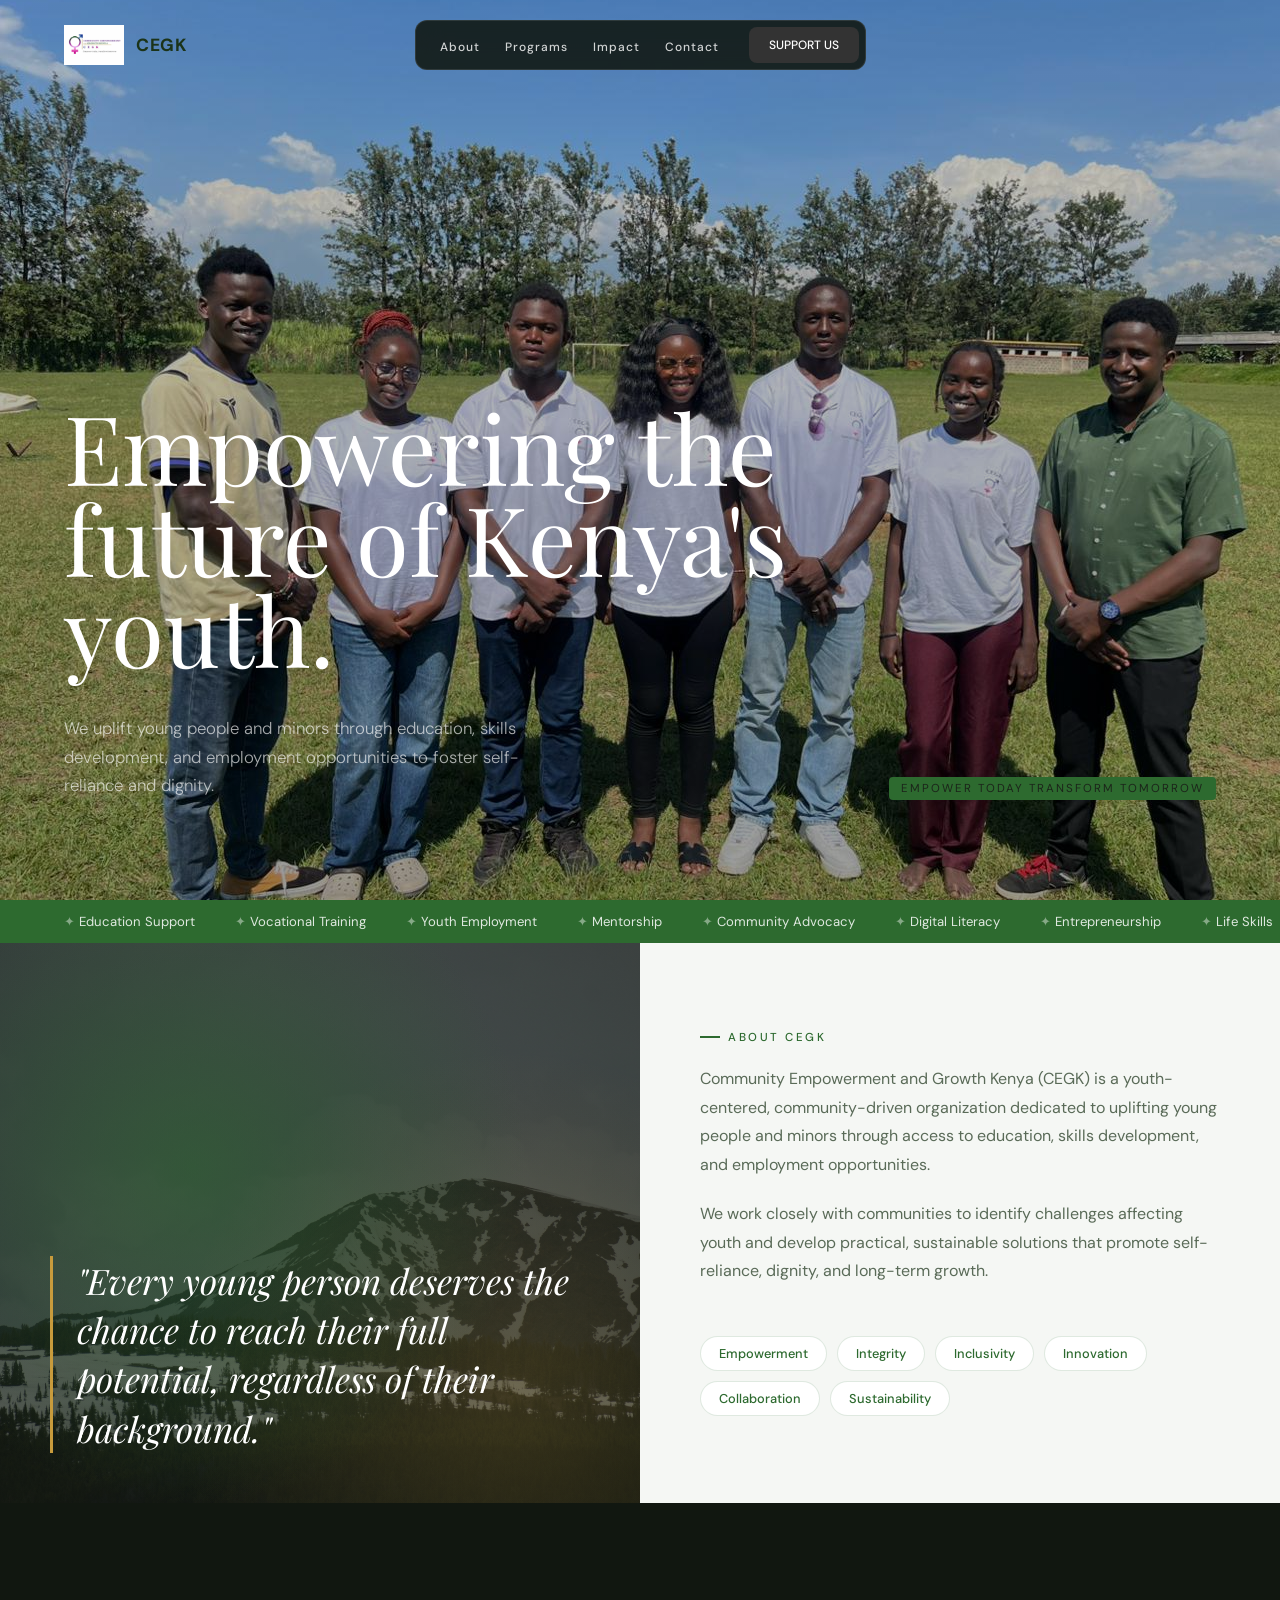
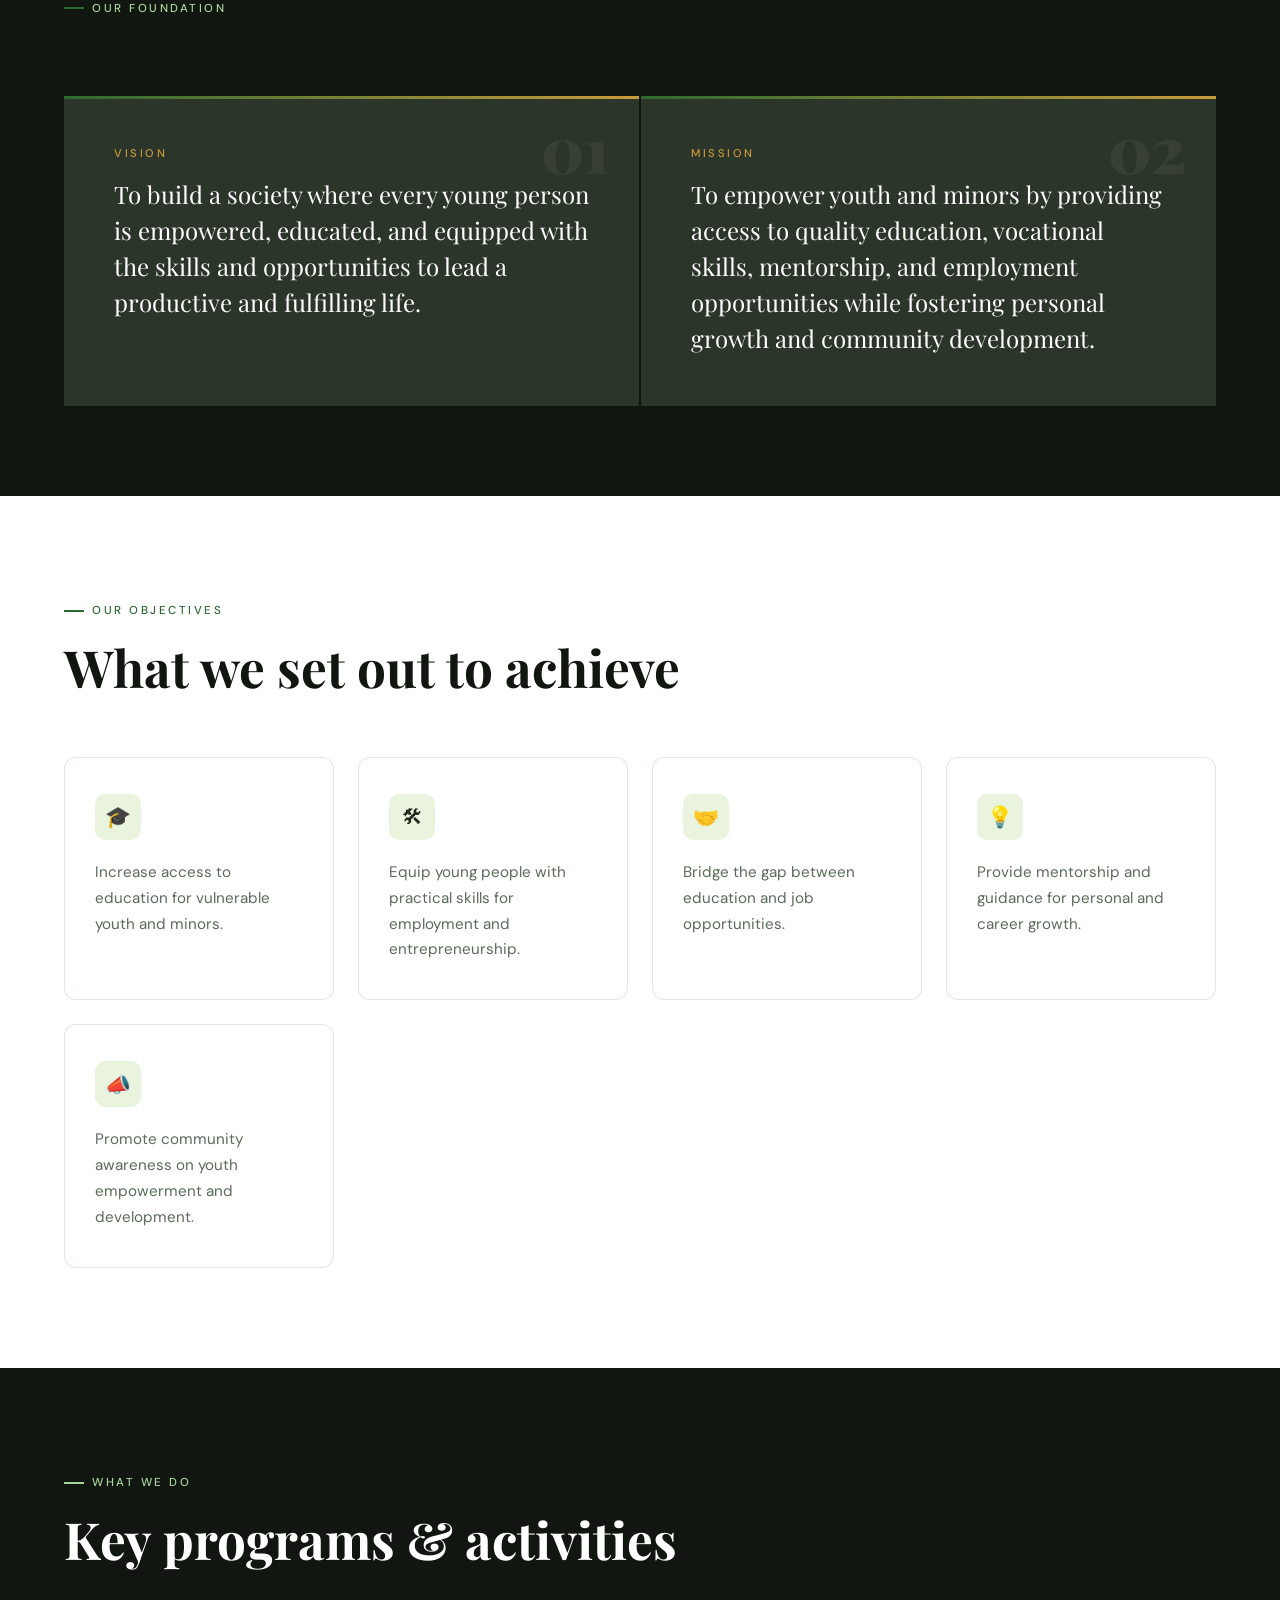
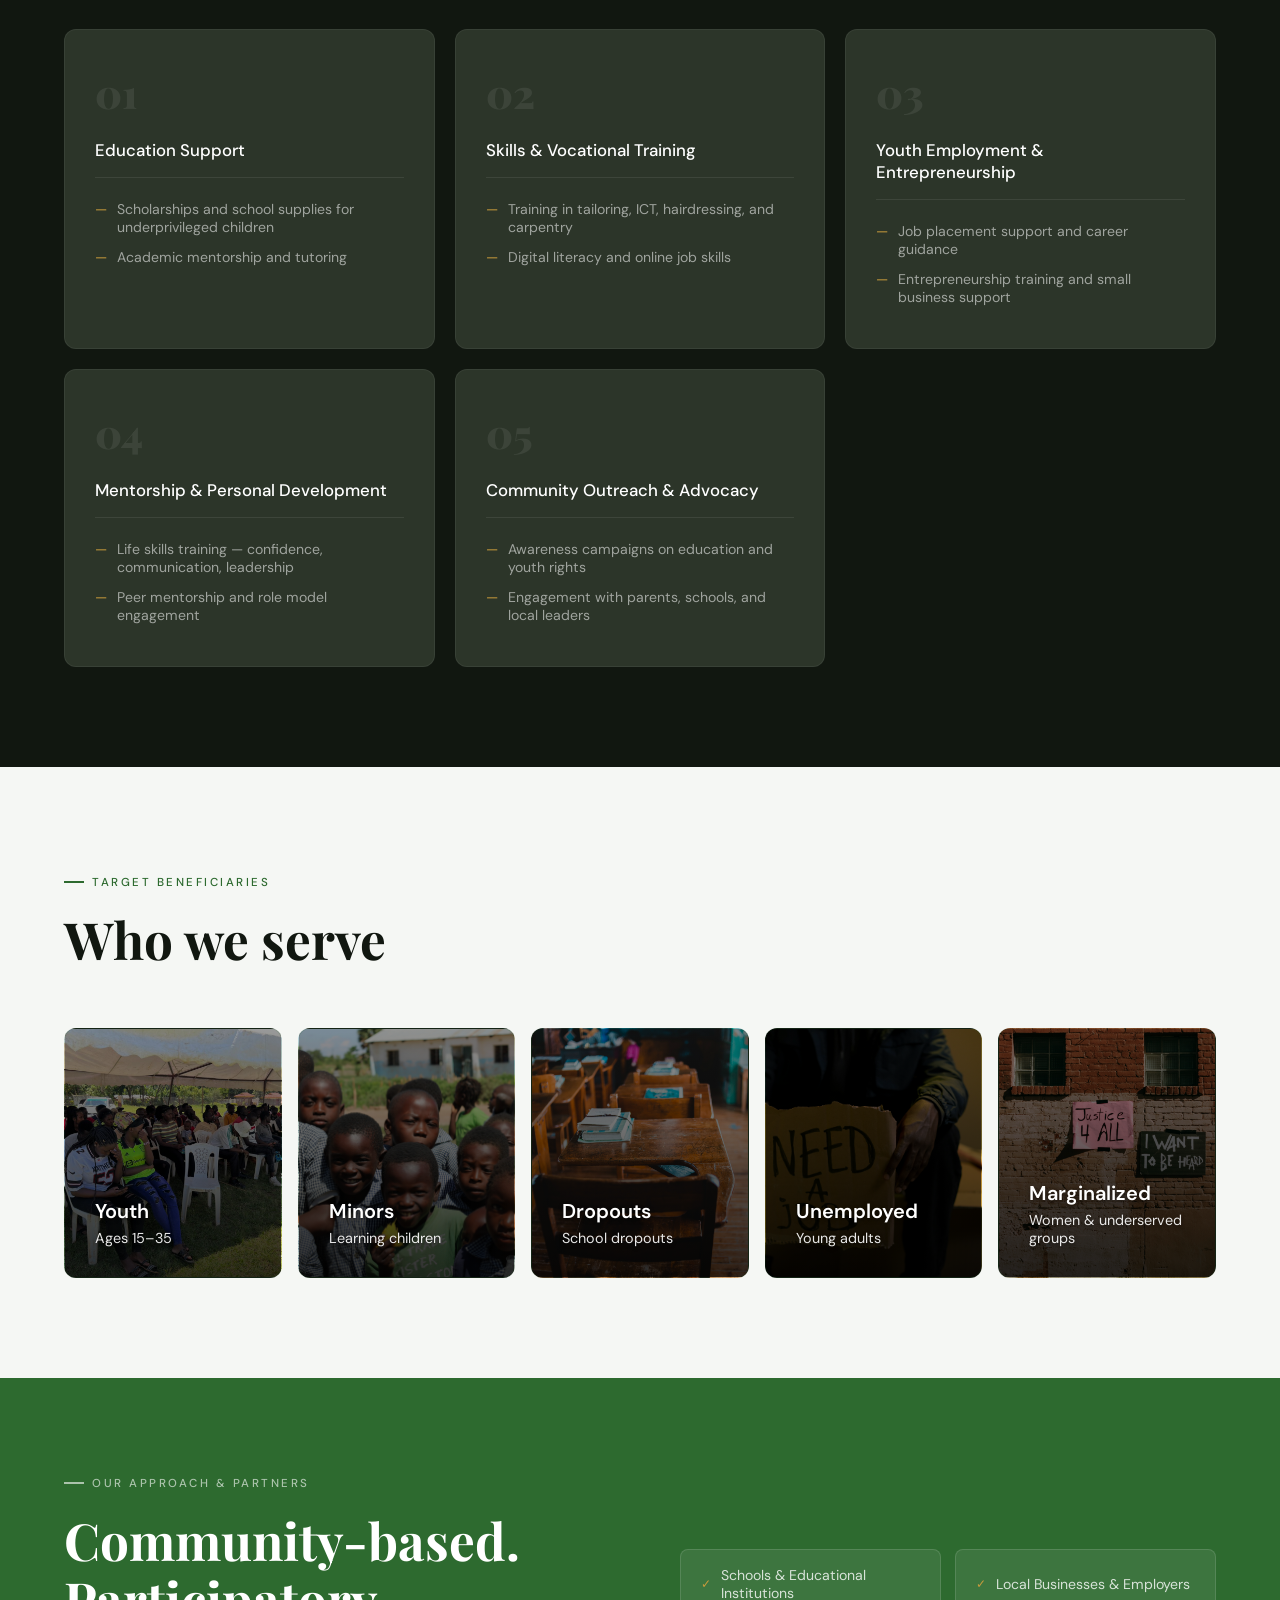
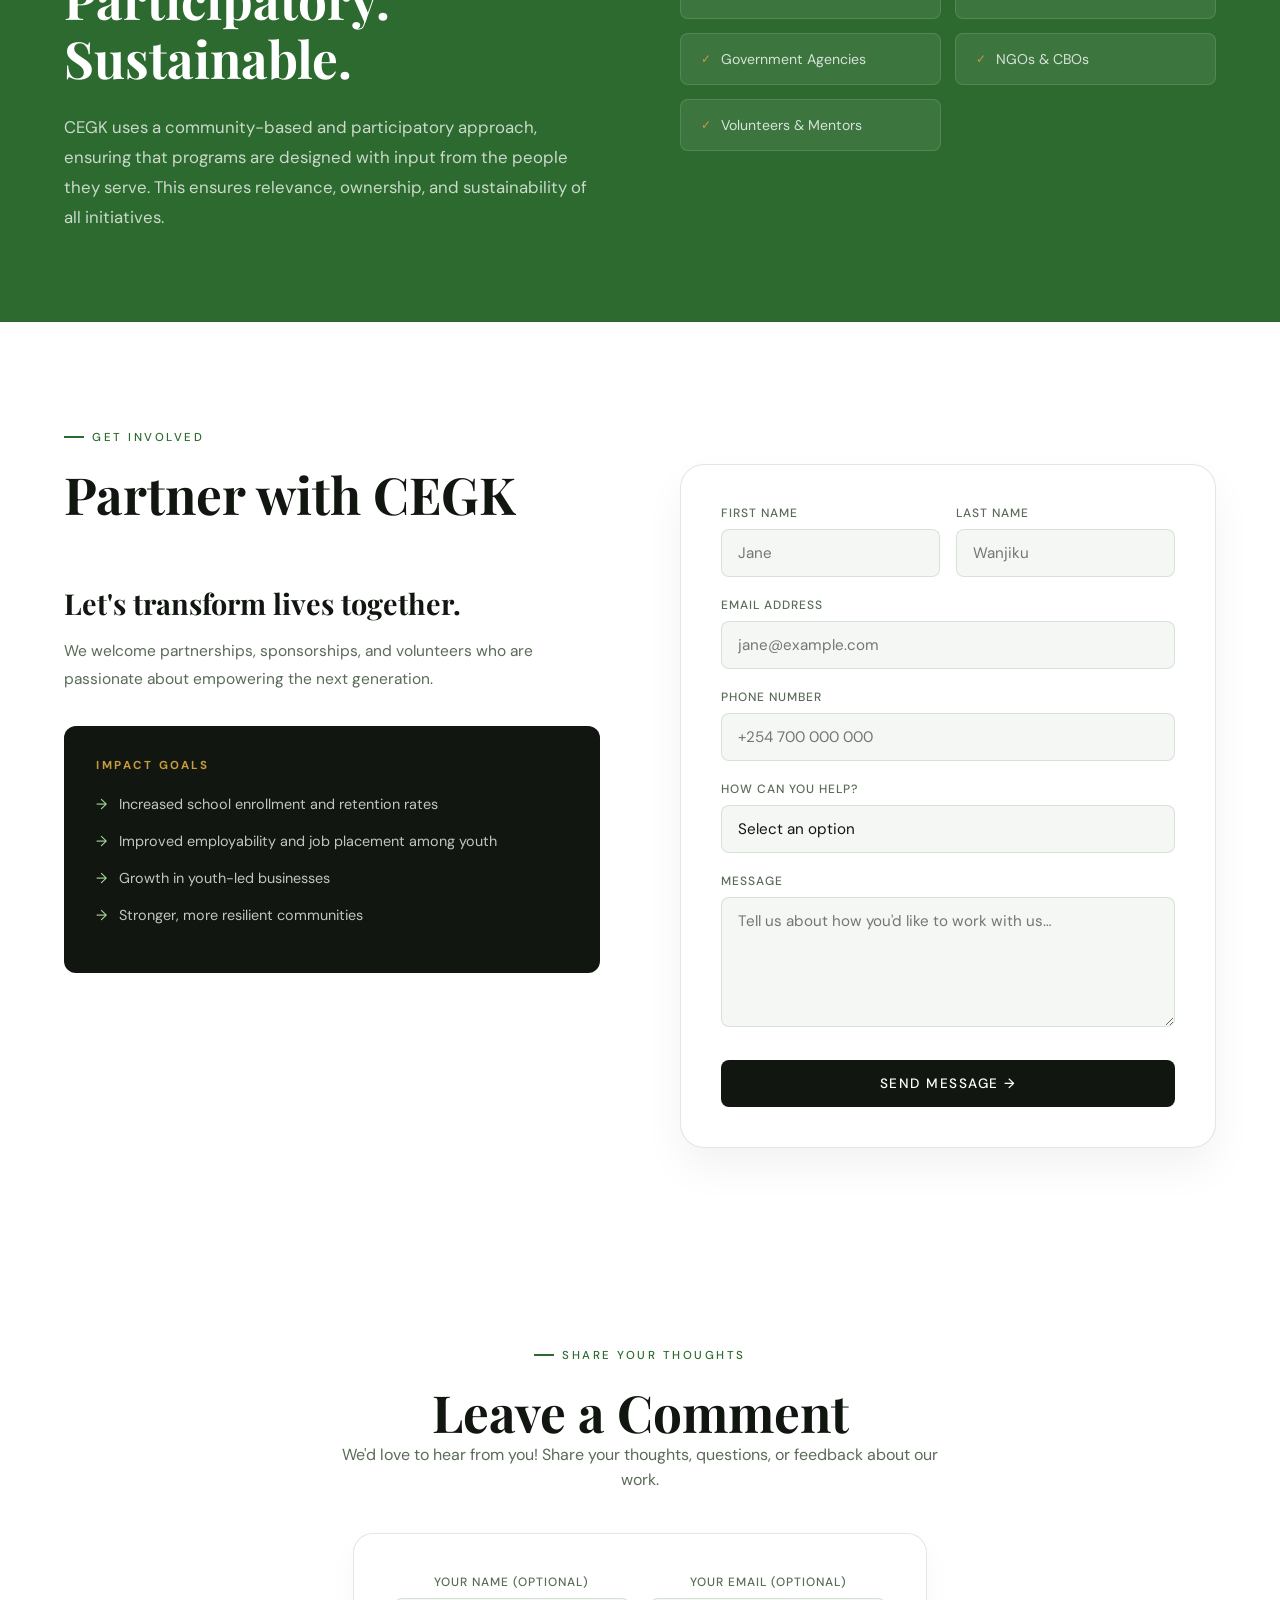
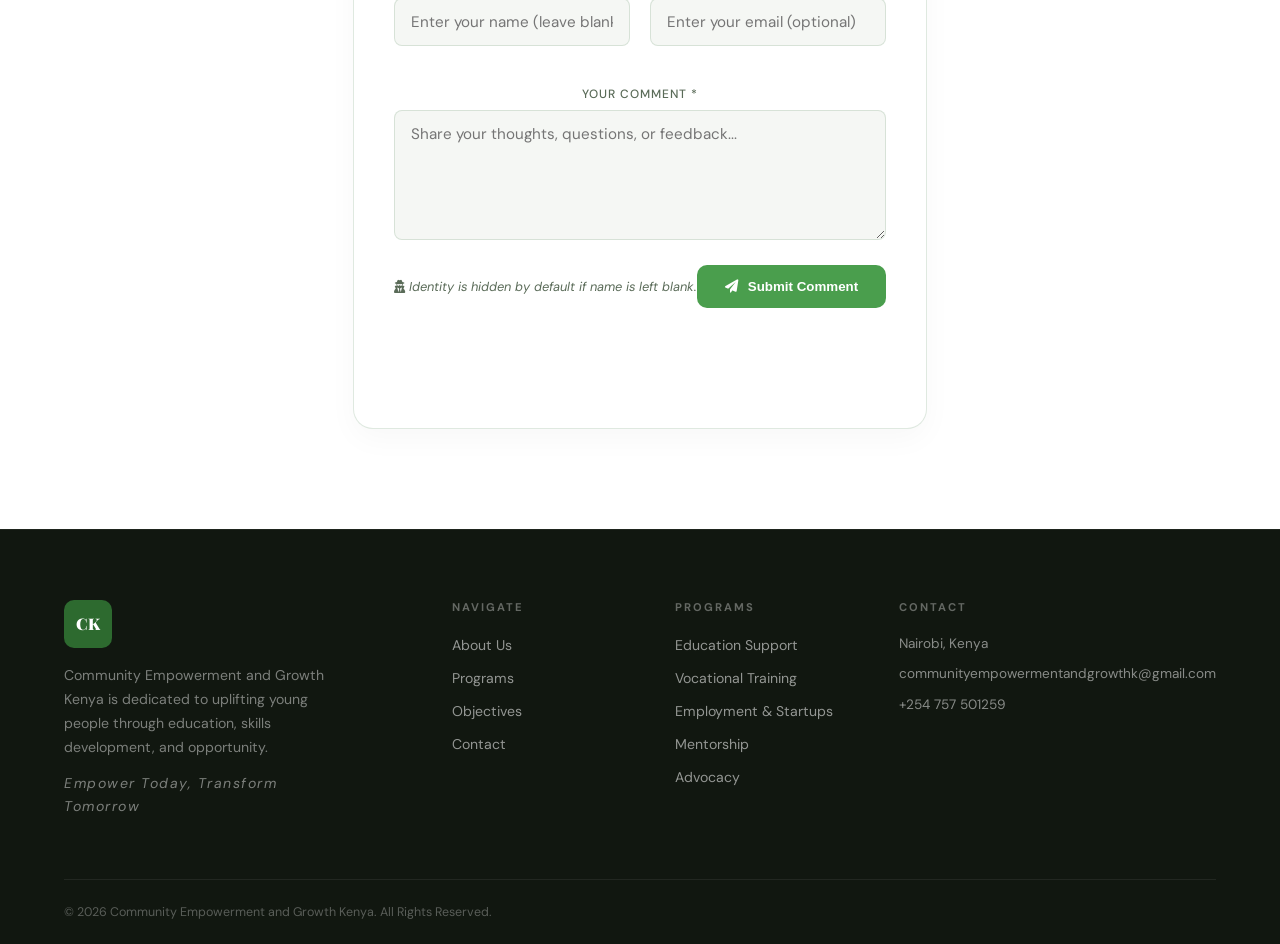
==== commit 63acb86b: "update" ====
--- a/index.html
+++ b/index.html
@@ -324,6 +324,8 @@
         </button>
       </div>
     </form>
+
+    <div id="recent-comments-container" class="recent-comments-list"></div>
   </div>
 </section>
 
--- a/style.css
+++ b/style.css
@@ -425,16 +425,29 @@
 }
 
 .comment-section {
-  padding: 100px 5%;
-  text-align: center;
-  background: var(--white);
+    padding: 100px 5%;
+    background: var(--white);
+    display: flex;
+    flex-direction: column;
+    align-items: center;
+    text-align: center; 
+}
+
+.comment-section .section-label {
+    justify-content: center;
+    width: 100%;
+}
+
+.comment-section .section-title {
+    margin-left: auto;
+    margin-right: auto;
 }
 
 .comment-subtitle {
-  color: var(--muted);
-  max-width: 600px;
-  margin: 0 auto 40px;
-  line-height: 1.6;
+    color: var(--muted);
+    max-width: 600px;
+    margin: 0 auto 40px;
+    line-height: 1.6;
 }
 
 .comment-form-container {
@@ -459,6 +472,35 @@
   justify-content: space-between;
   align-items: center;
   margin-top: 20px;
+}
+
+.recent-comments-list {
+    max-width: 800px;
+    margin: 40px auto;
+    display: flex;
+    flex-direction: column;
+    gap: 20px;
+}
+
+.comment-card {
+    background: #fff;
+    border-left: 4px solid #2D6A2F;
+    padding: 20px;
+    border-radius: 8px;
+    box-shadow: 0 4px 12px rgba(0,0,0,0.05);
+    text-align: left;
+}
+
+.comment-header {
+    display: flex;
+    justify-content: space-between;
+    margin-bottom: 10px;
+    font-size: 0.9rem;
+}
+
+.comment-card p {
+    color: #444;
+    line-height: 1.5;
 }
 
 .privacy-note {
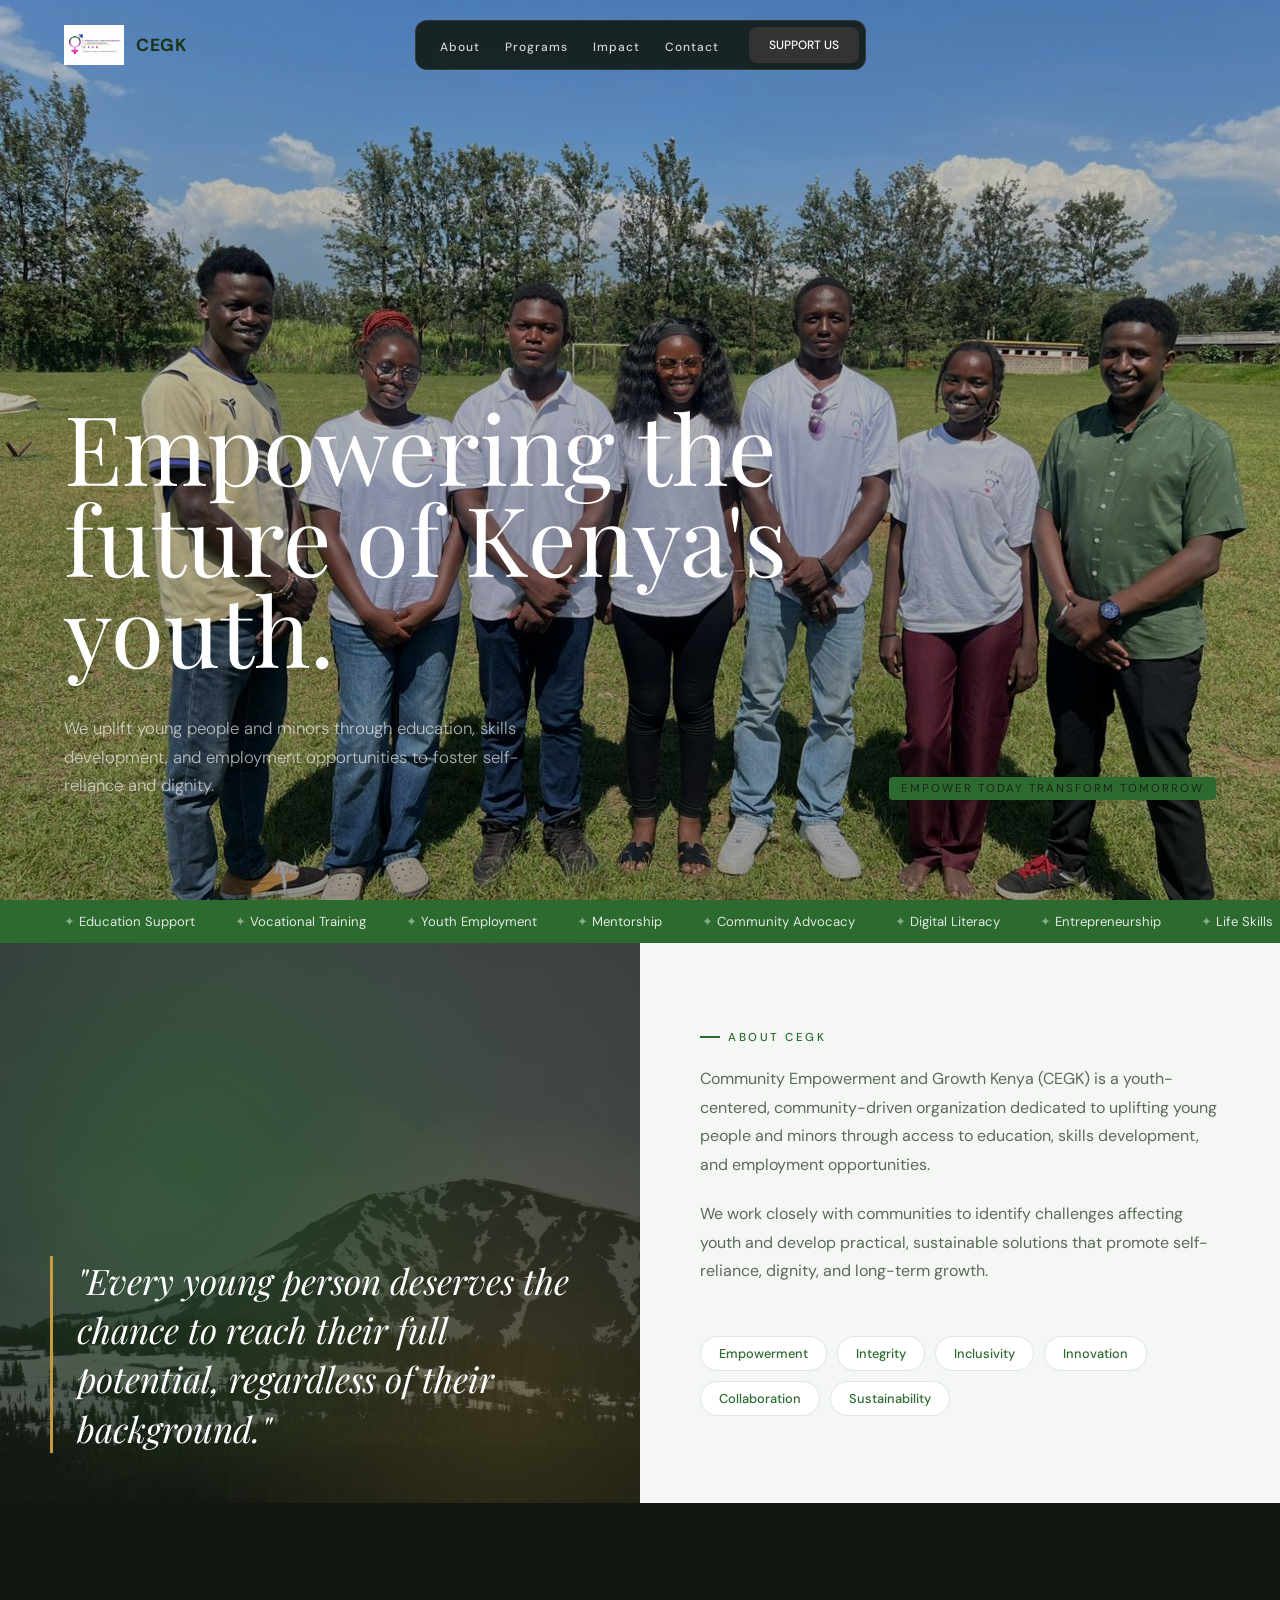
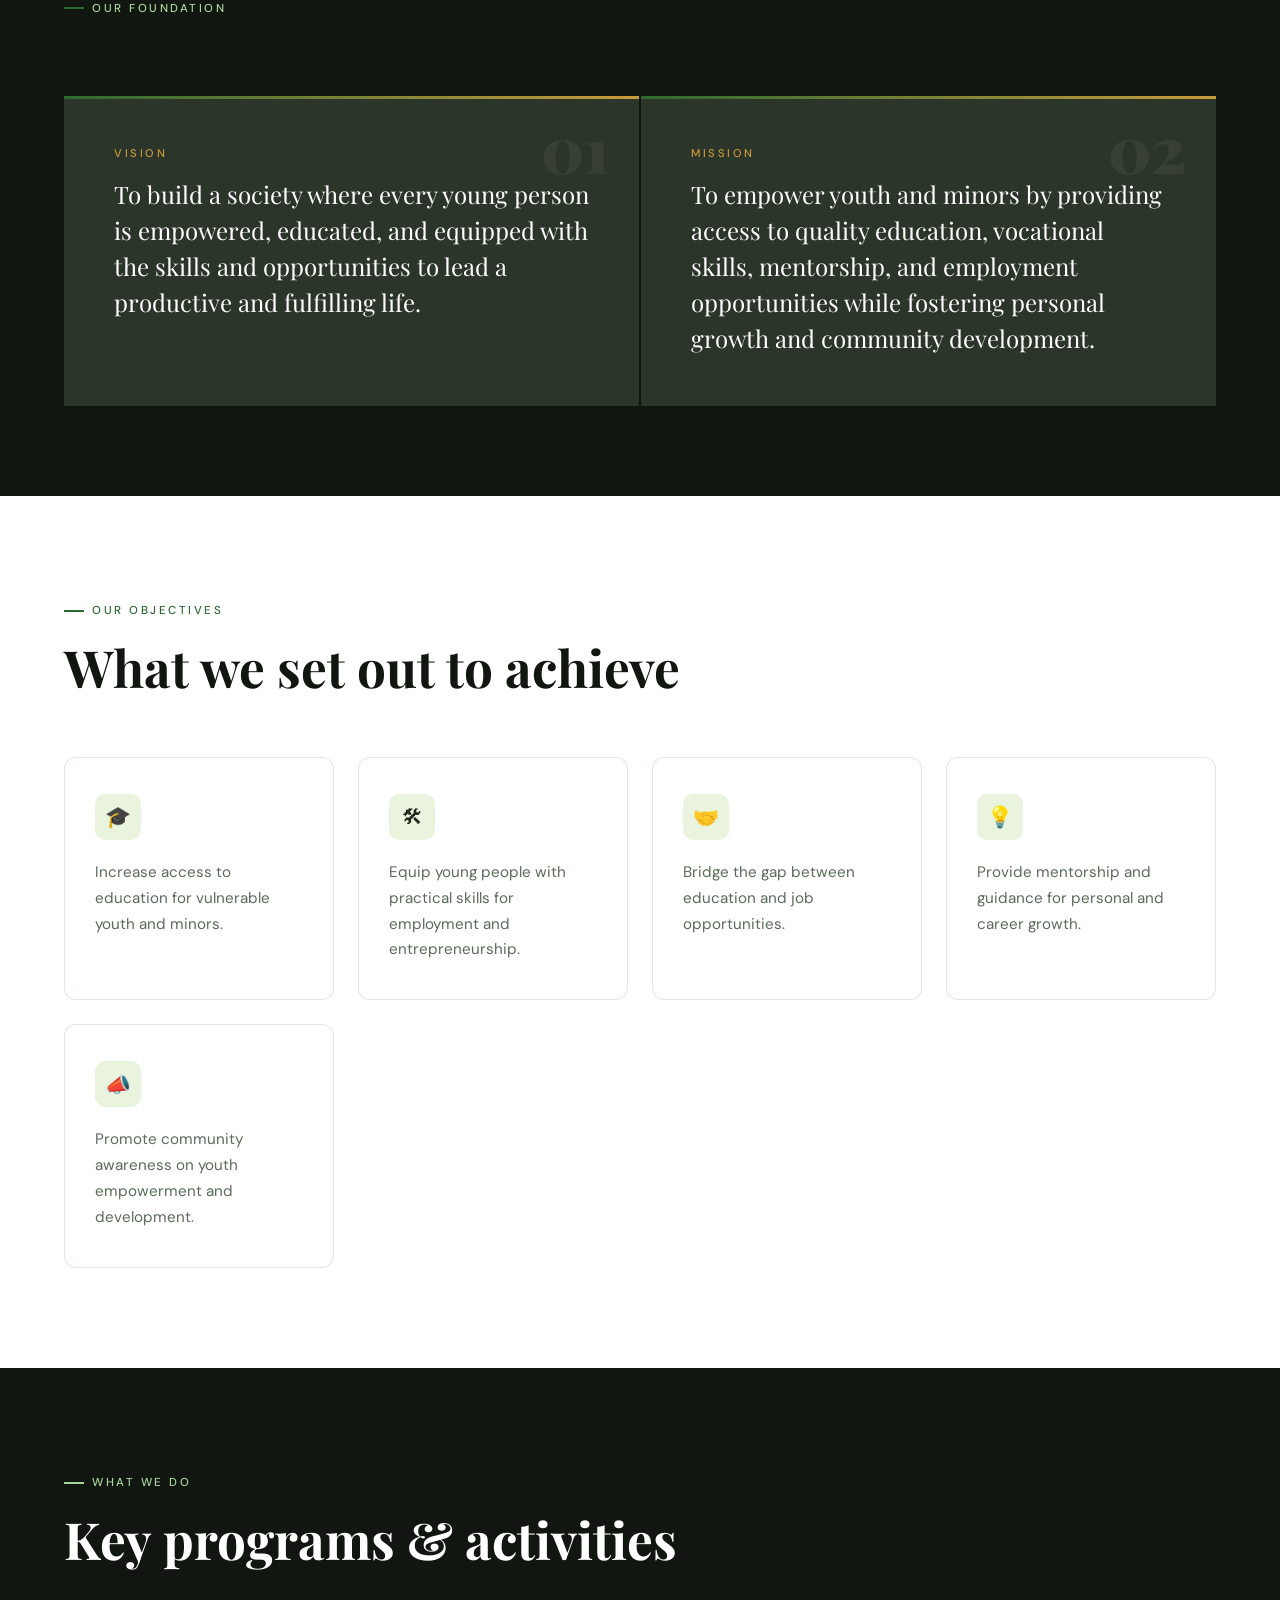
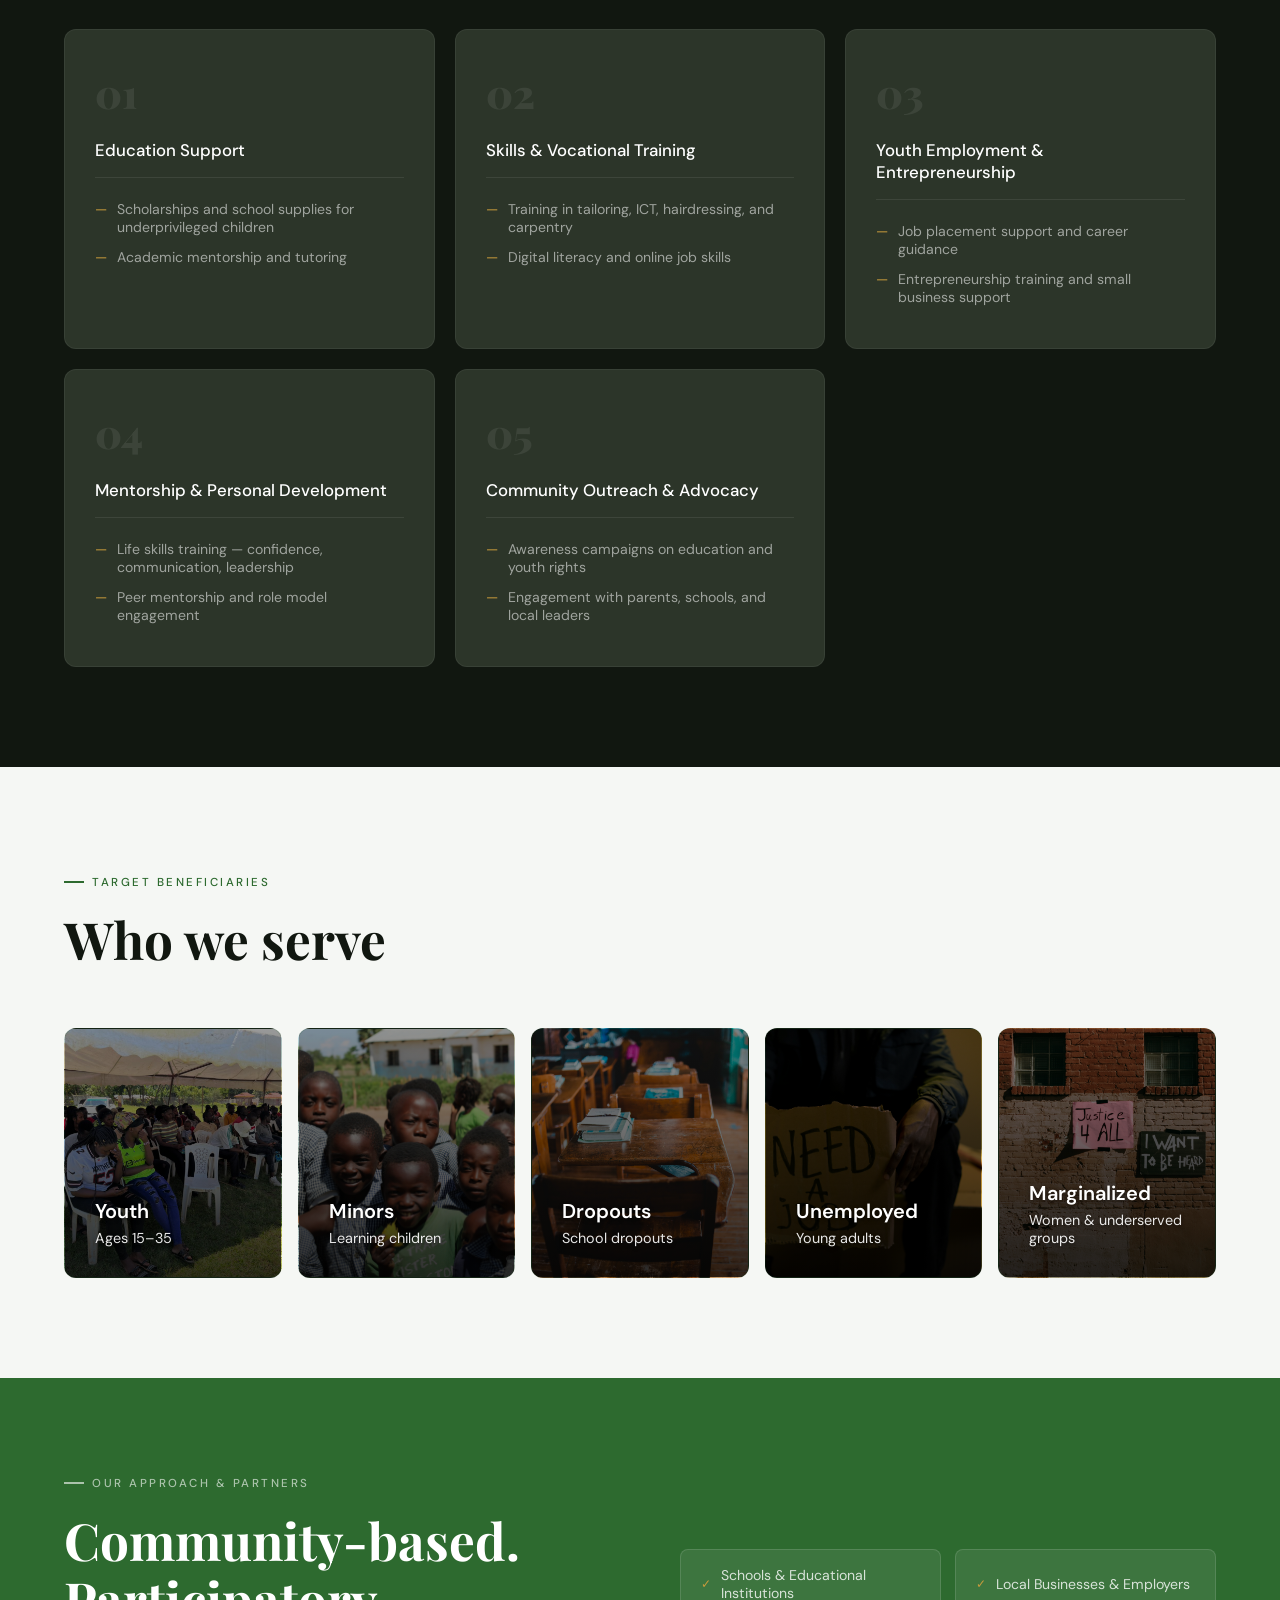
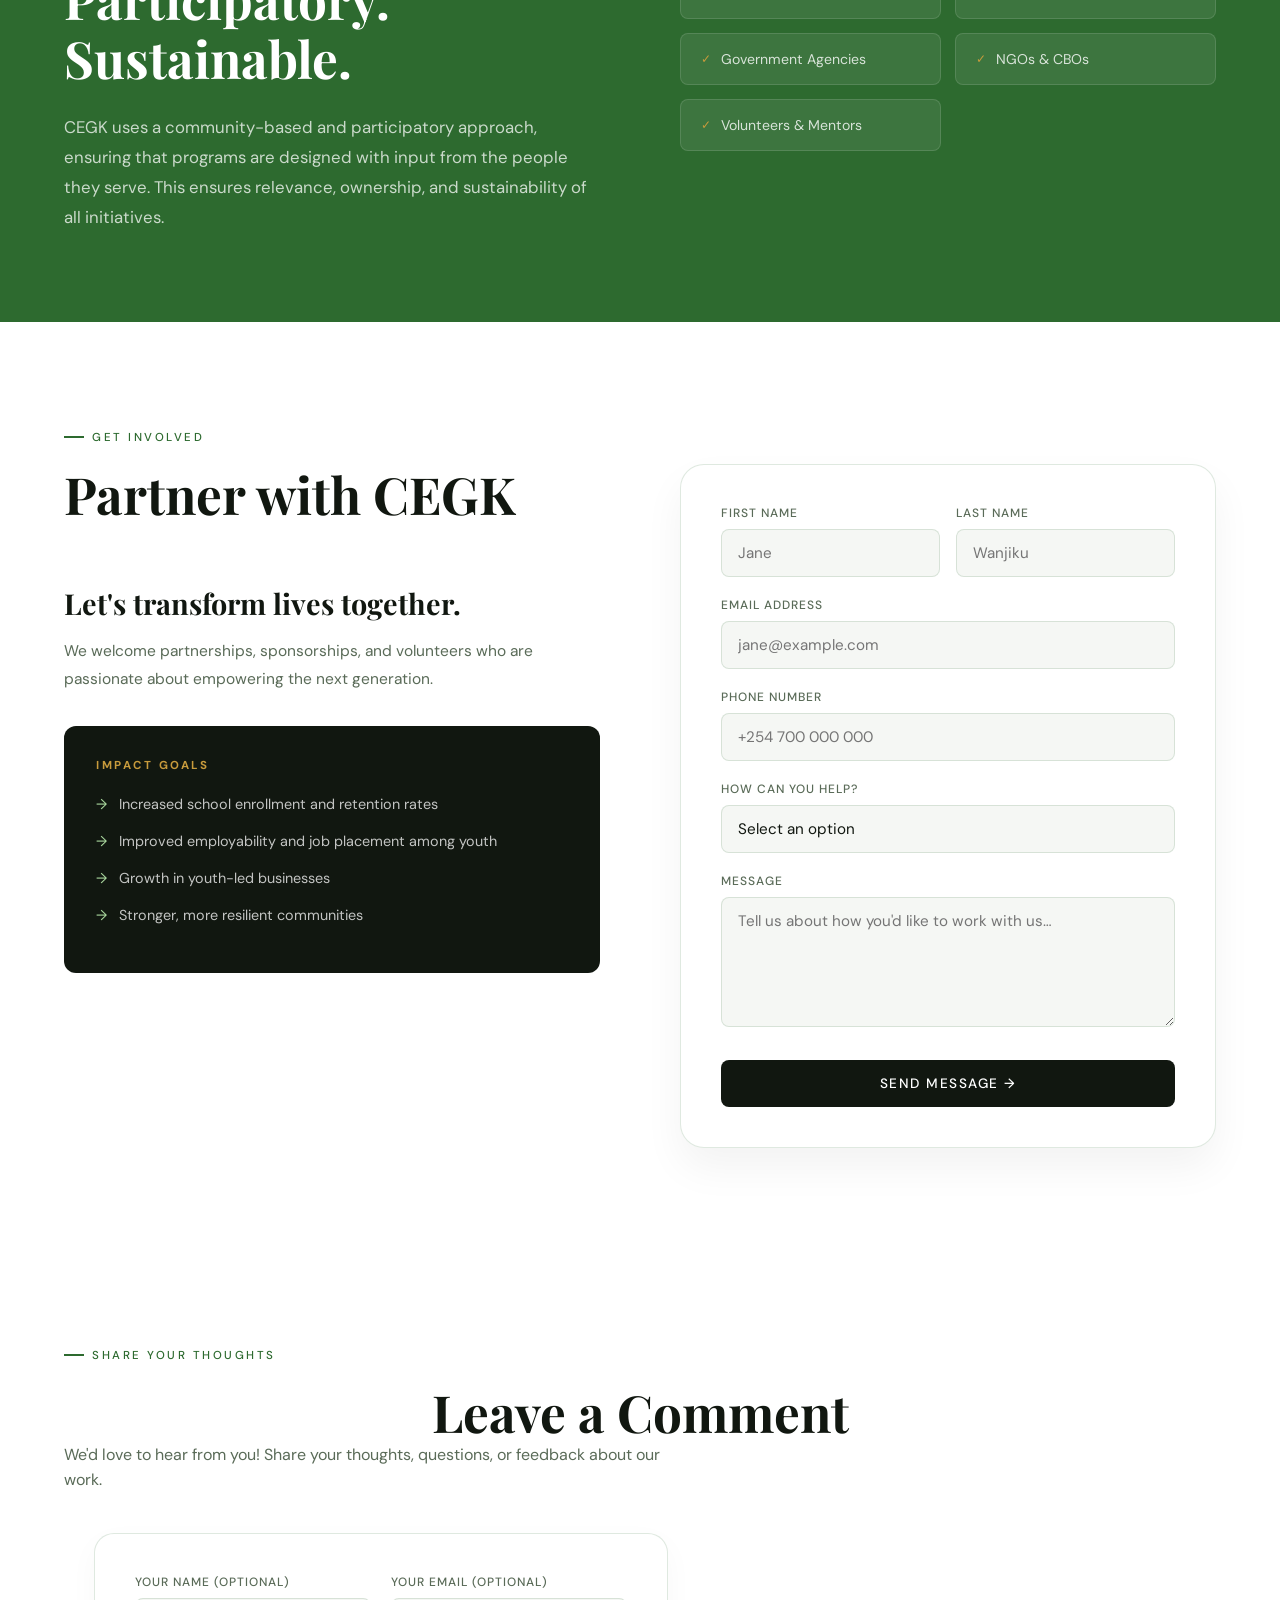
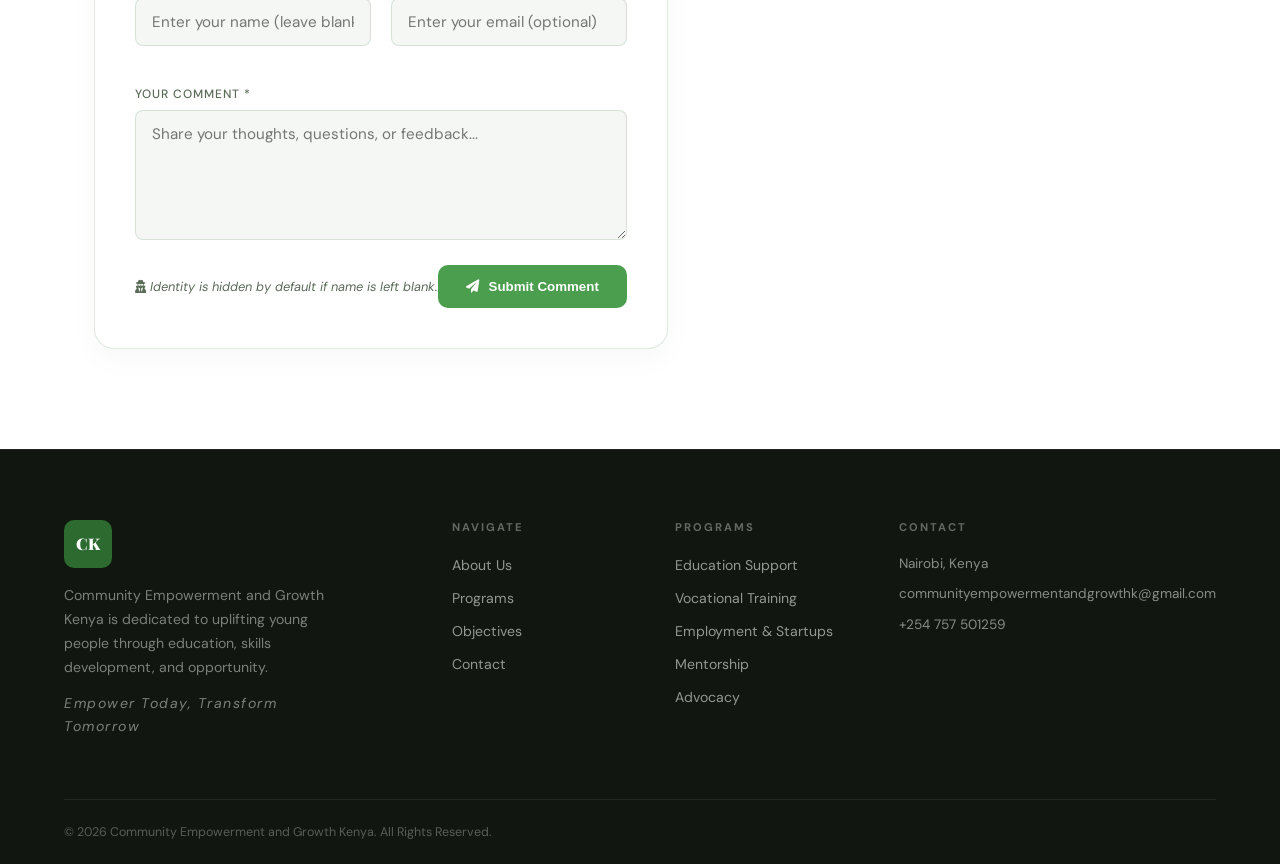
==== commit 6631f7d4: "update" ====
--- a/index.html
+++ b/index.html
@@ -301,31 +301,36 @@
   <h2 class="section-title">Leave a Comment</h2>
   <p class="comment-subtitle">We'd love to hear from you! Share your thoughts, questions, or feedback about our work.</p>
 
-  <div class="comment-form-container">
-    <form id="commentForm">
-      <div class="comment-form-row">
-        <div class="field-group">
-          <label>Your Name (Optional)</label>
-          <input type="text" name="name" placeholder="Enter your name (leave blank for anonymous)">
-        </div>
-        <div class="field-group">
-          <label>Your Email (Optional)</label>
-          <input type="email" name="email" placeholder="Enter your email (optional)">
-        </div>
-      </div>
-      <div class="field-group">
-        <label>Your Comment *</label>
-        <textarea name="comment" placeholder="Share your thoughts, questions, or feedback..." required></textarea>
-      </div>
-      <div class="comment-footer">
-        <p class="privacy-note"><i class="fas fa-user-secret"></i> Identity is hidden by default if name is left blank.</p>
-        <button type="submit" class="comment-btn" id="comment-submit-btn">
-          <i class="fas fa-paper-plane"></i> Submit Comment
-        </button>
-      </div>
-    </form>
-
-    <div id="recent-comments-container" class="recent-comments-list"></div>
+  <div class="comment-main-layout">
+    
+    <div class="comment-form-container">
+      <form id="commentForm">
+        <div class="comment-form-row">
+          <div class="field-group">
+            <label>Your Name (Optional)</label>
+            <input type="text" name="name" placeholder="Enter your name (leave blank for anonymous)">
+          </div>
+          <div class="field-group">
+            <label>Your Email (Optional)</label>
+            <input type="email" name="email" placeholder="Enter your email (optional)">
+          </div>
+        </div>
+        <div class="field-group">
+          <label>Your Comment *</label>
+          <textarea name="comment" placeholder="Share your thoughts, questions, or feedback..." required></textarea>
+        </div>
+        <div class="comment-footer">
+          <p class="privacy-note"><i class="fas fa-user-secret"></i> Identity is hidden by default if name is left blank.</p>
+          <button type="submit" class="comment-btn" id="comment-submit-btn">
+            <i class="fas fa-paper-plane"></i> Submit Comment
+          </button>
+        </div>
+      </form>
+    </div>
+
+    <div id="recent-comments-container" class="recent-comments-list">
+        </div>
+
   </div>
 </section>
 
--- a/style.css
+++ b/style.css
@@ -501,6 +501,53 @@
 .comment-card p {
     color: #444;
     line-height: 1.5;
+}
+
+.comment-main-layout {
+    display: grid;
+    grid-template-columns: 1fr;
+    gap: 40px;
+    max-width: 1400px;
+    margin: 0 auto;
+    align-items: start;
+}
+
+.comment-form-container {
+    width: 100%;
+    max-width: 800px;
+    margin: 0 auto;
+}
+
+.recent-comments-list {
+    width: 100%;
+    max-width: 800px;
+    margin: 0 auto;
+    max-height: 600px; 
+    overflow-y: auto;
+    padding-right: 10px;
+}
+
+@media (min-width: 1024px) {
+    .comment-main-layout {
+        grid-template-columns: 1.2fr 1fr; 
+        text-align: left;
+    }
+
+    .comment-section {
+        text-align: left;
+    }
+
+    .comment-section .section-label {
+        justify-content: flex-start;
+    }
+
+    .comment-subtitle {
+        margin-left: 0;
+    }
+    
+    .comment-form-container, .recent-comments-list {
+        margin: 0;
+    }
 }
 
 .privacy-note {
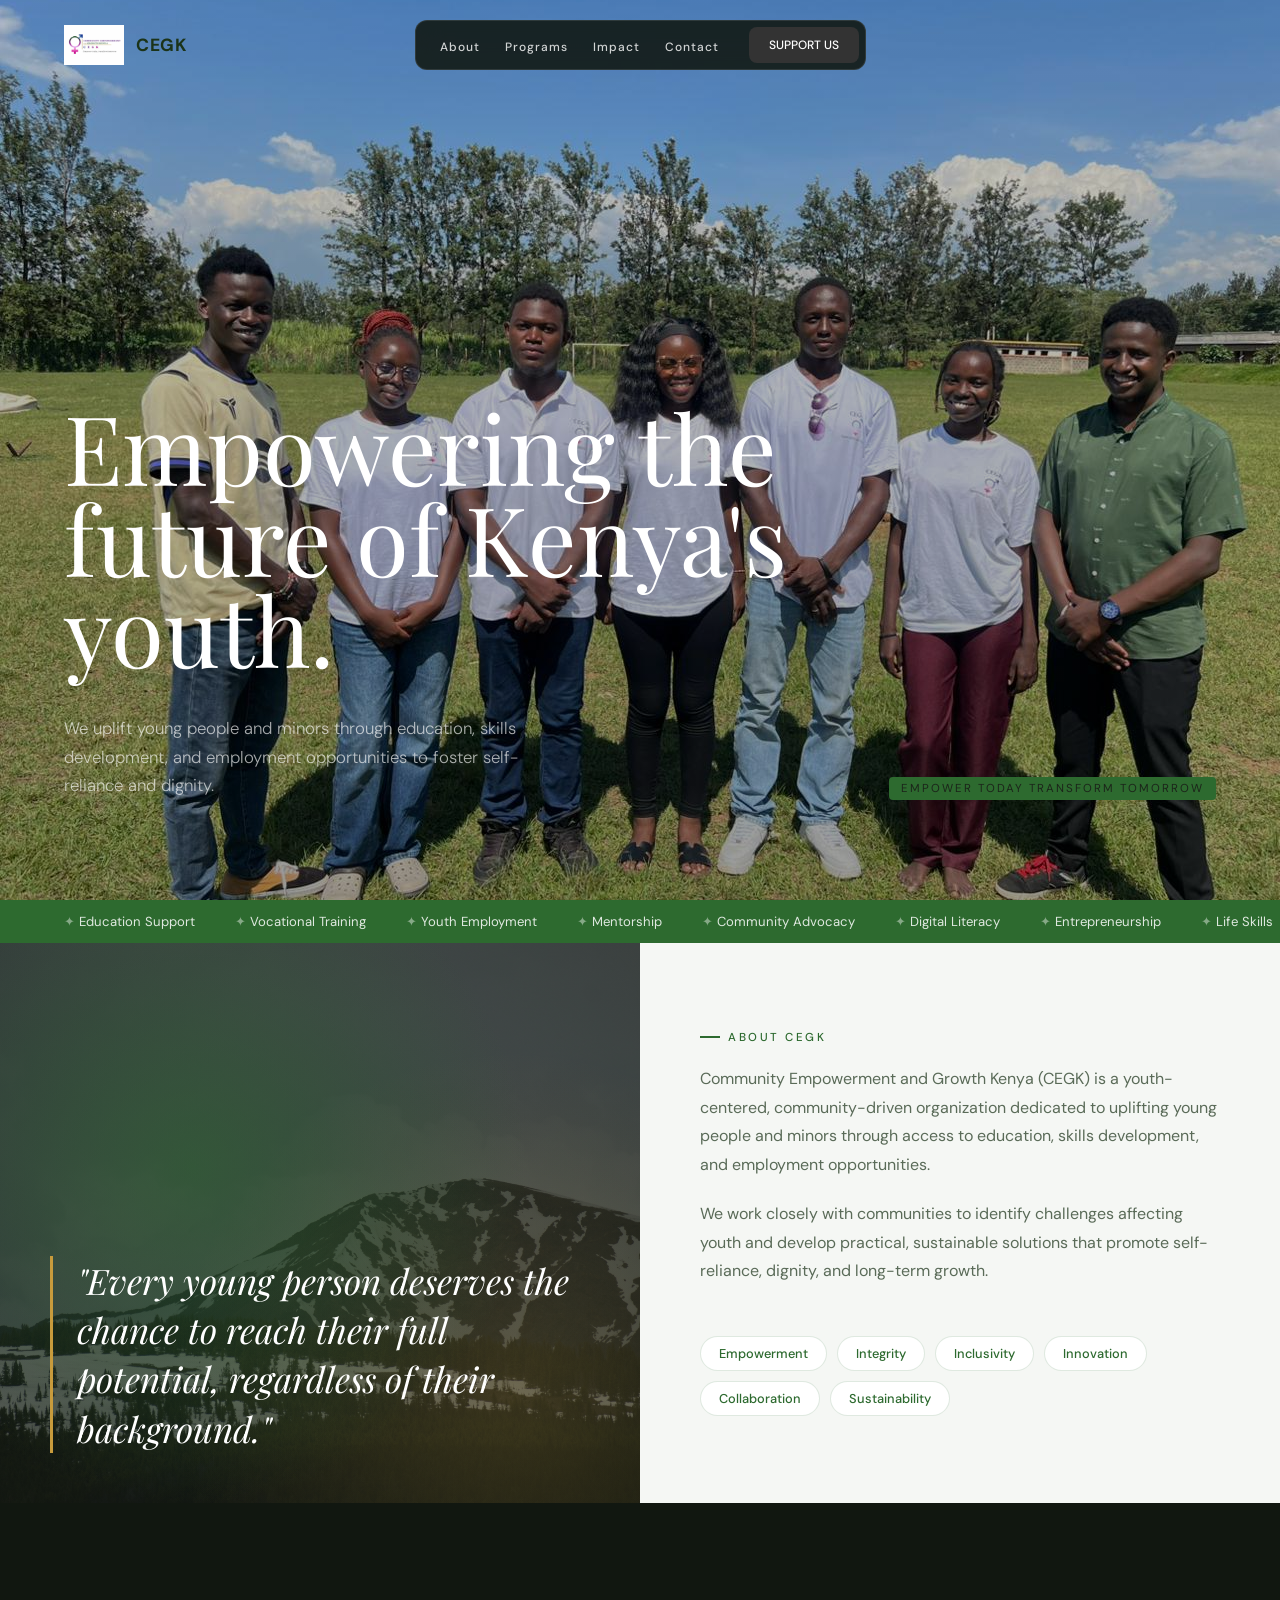
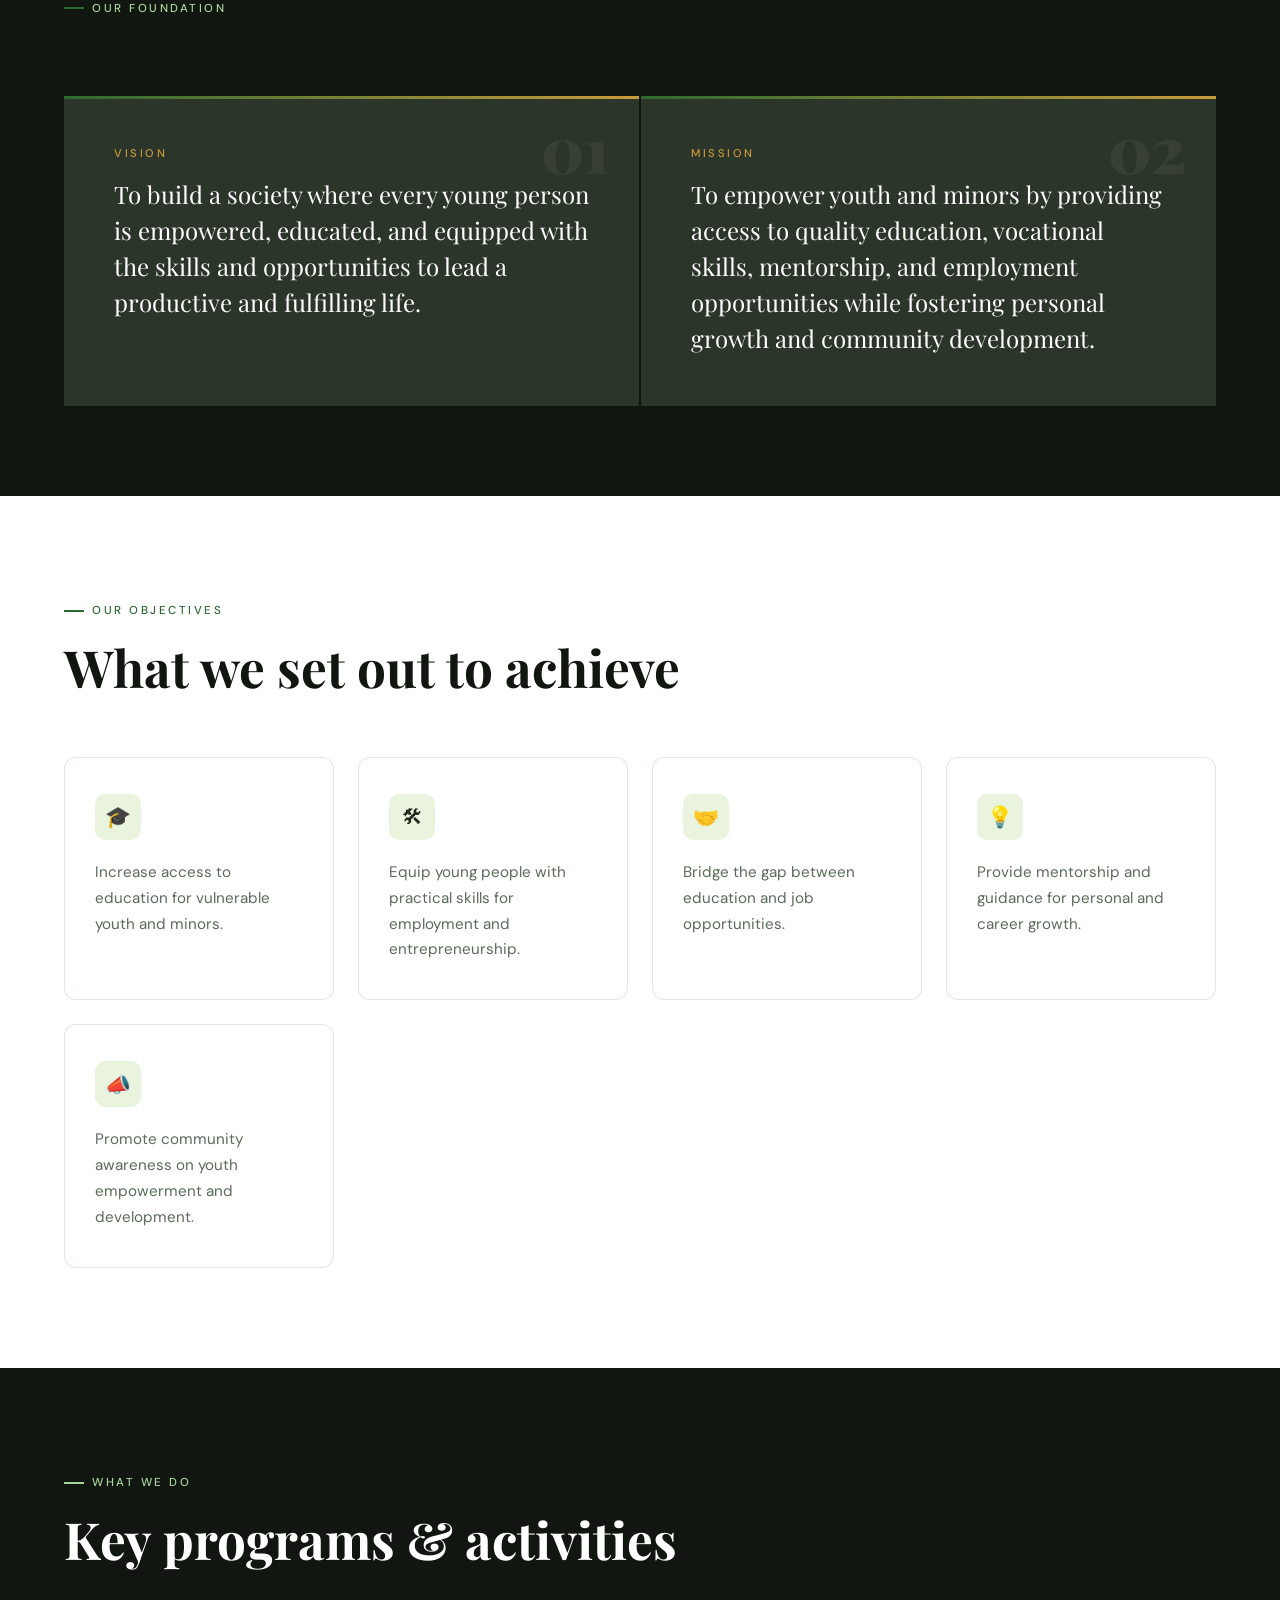
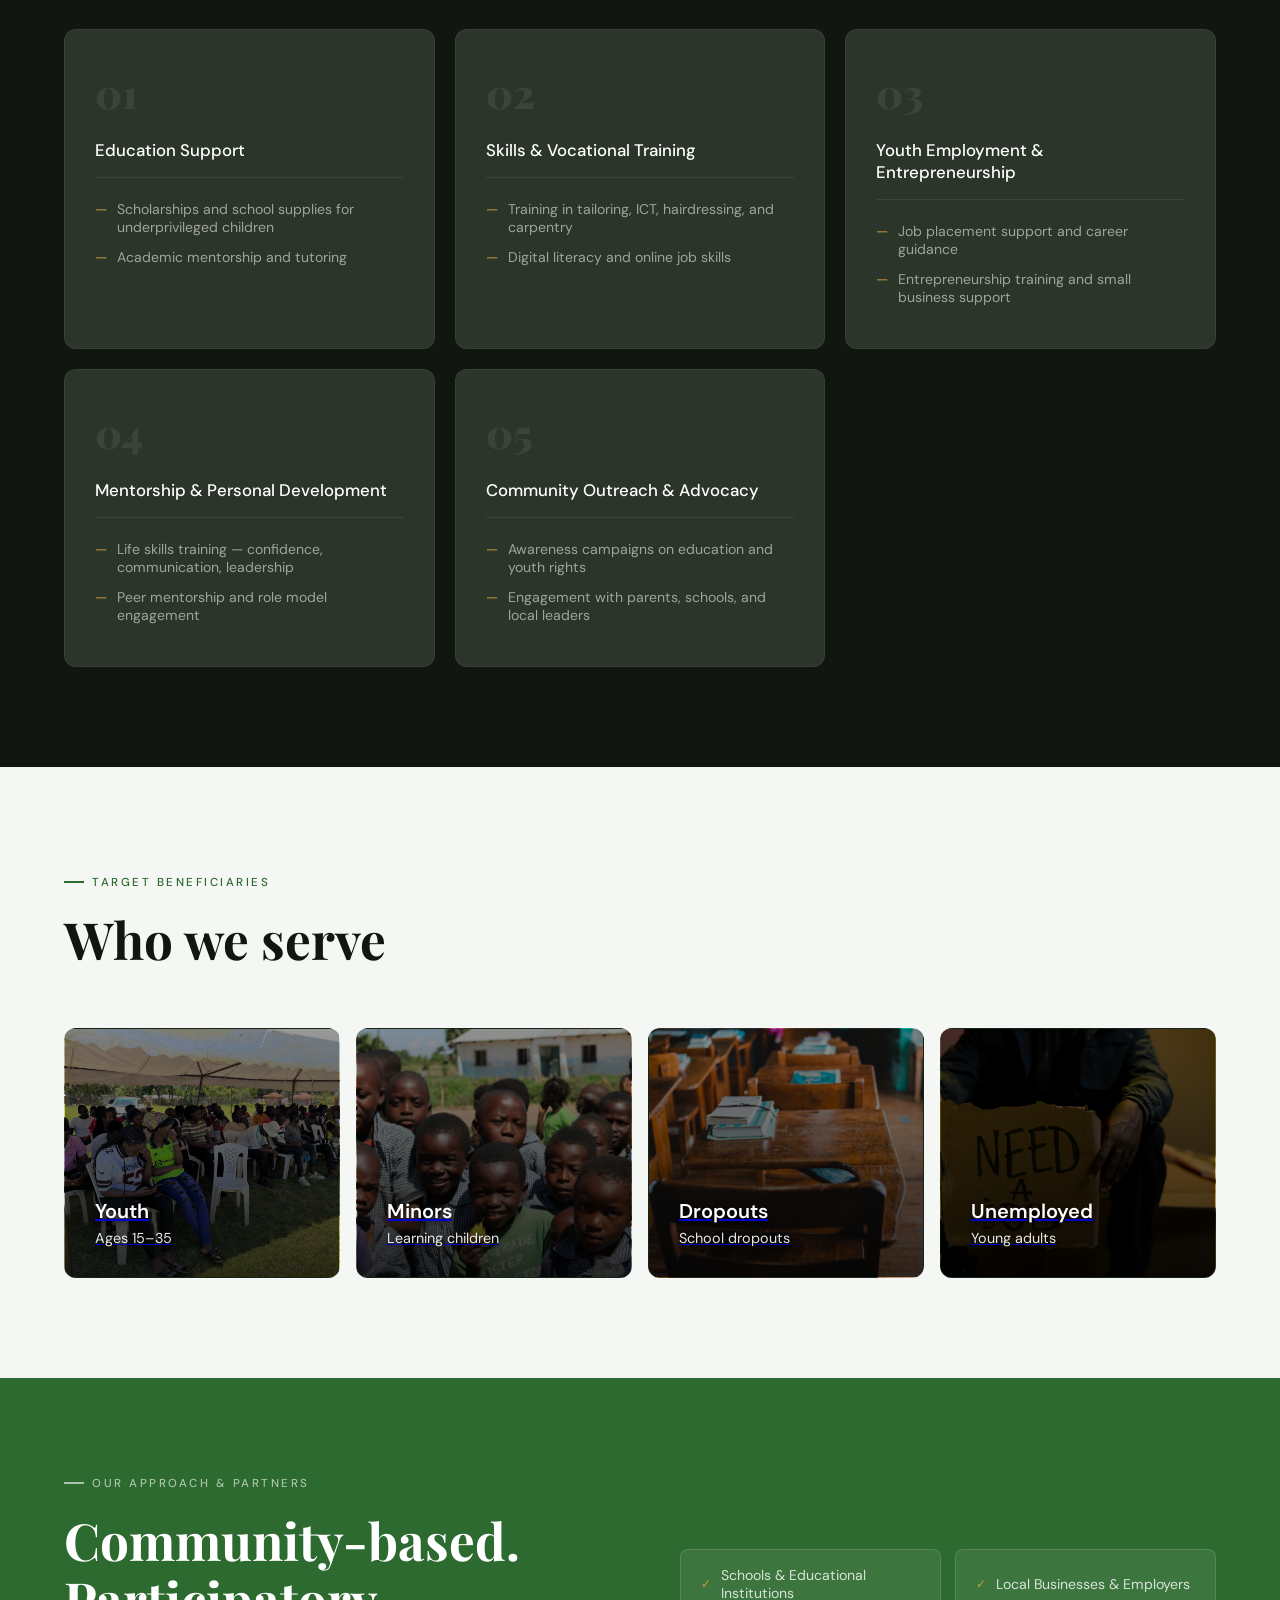
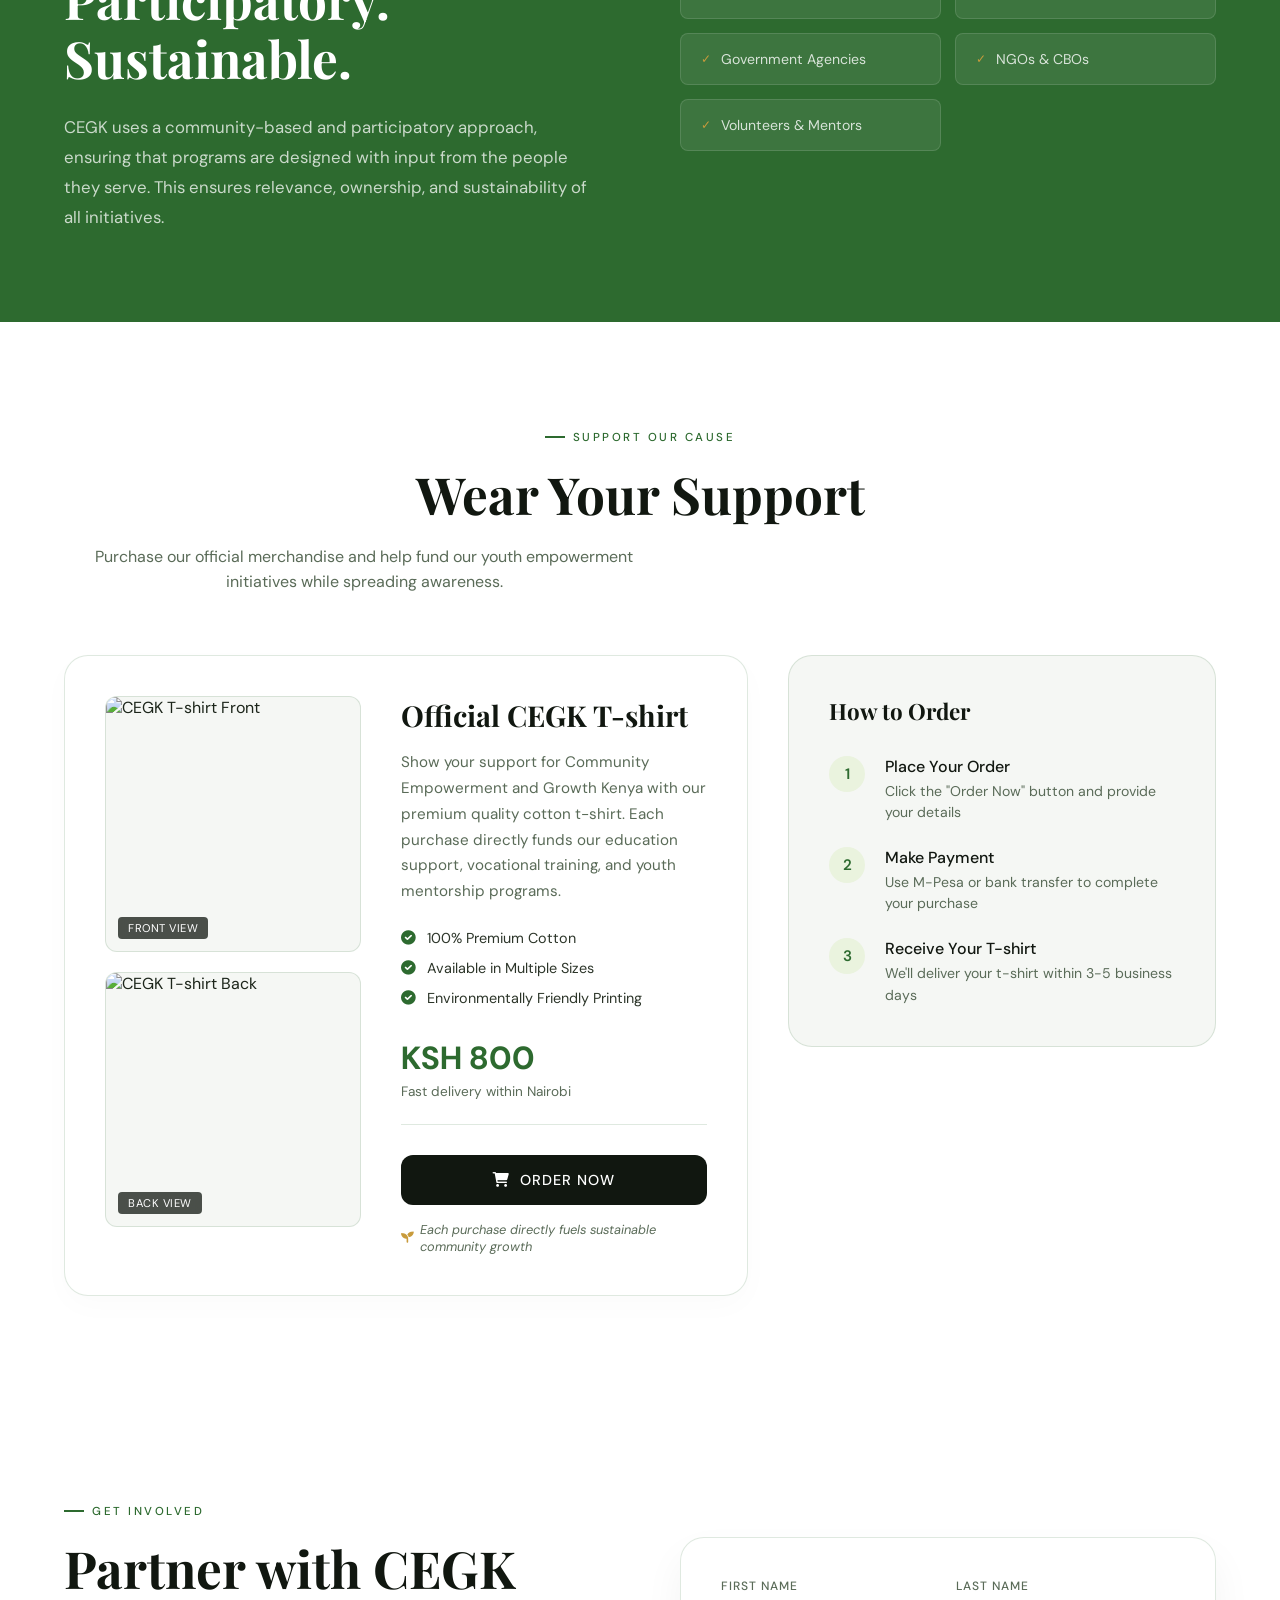
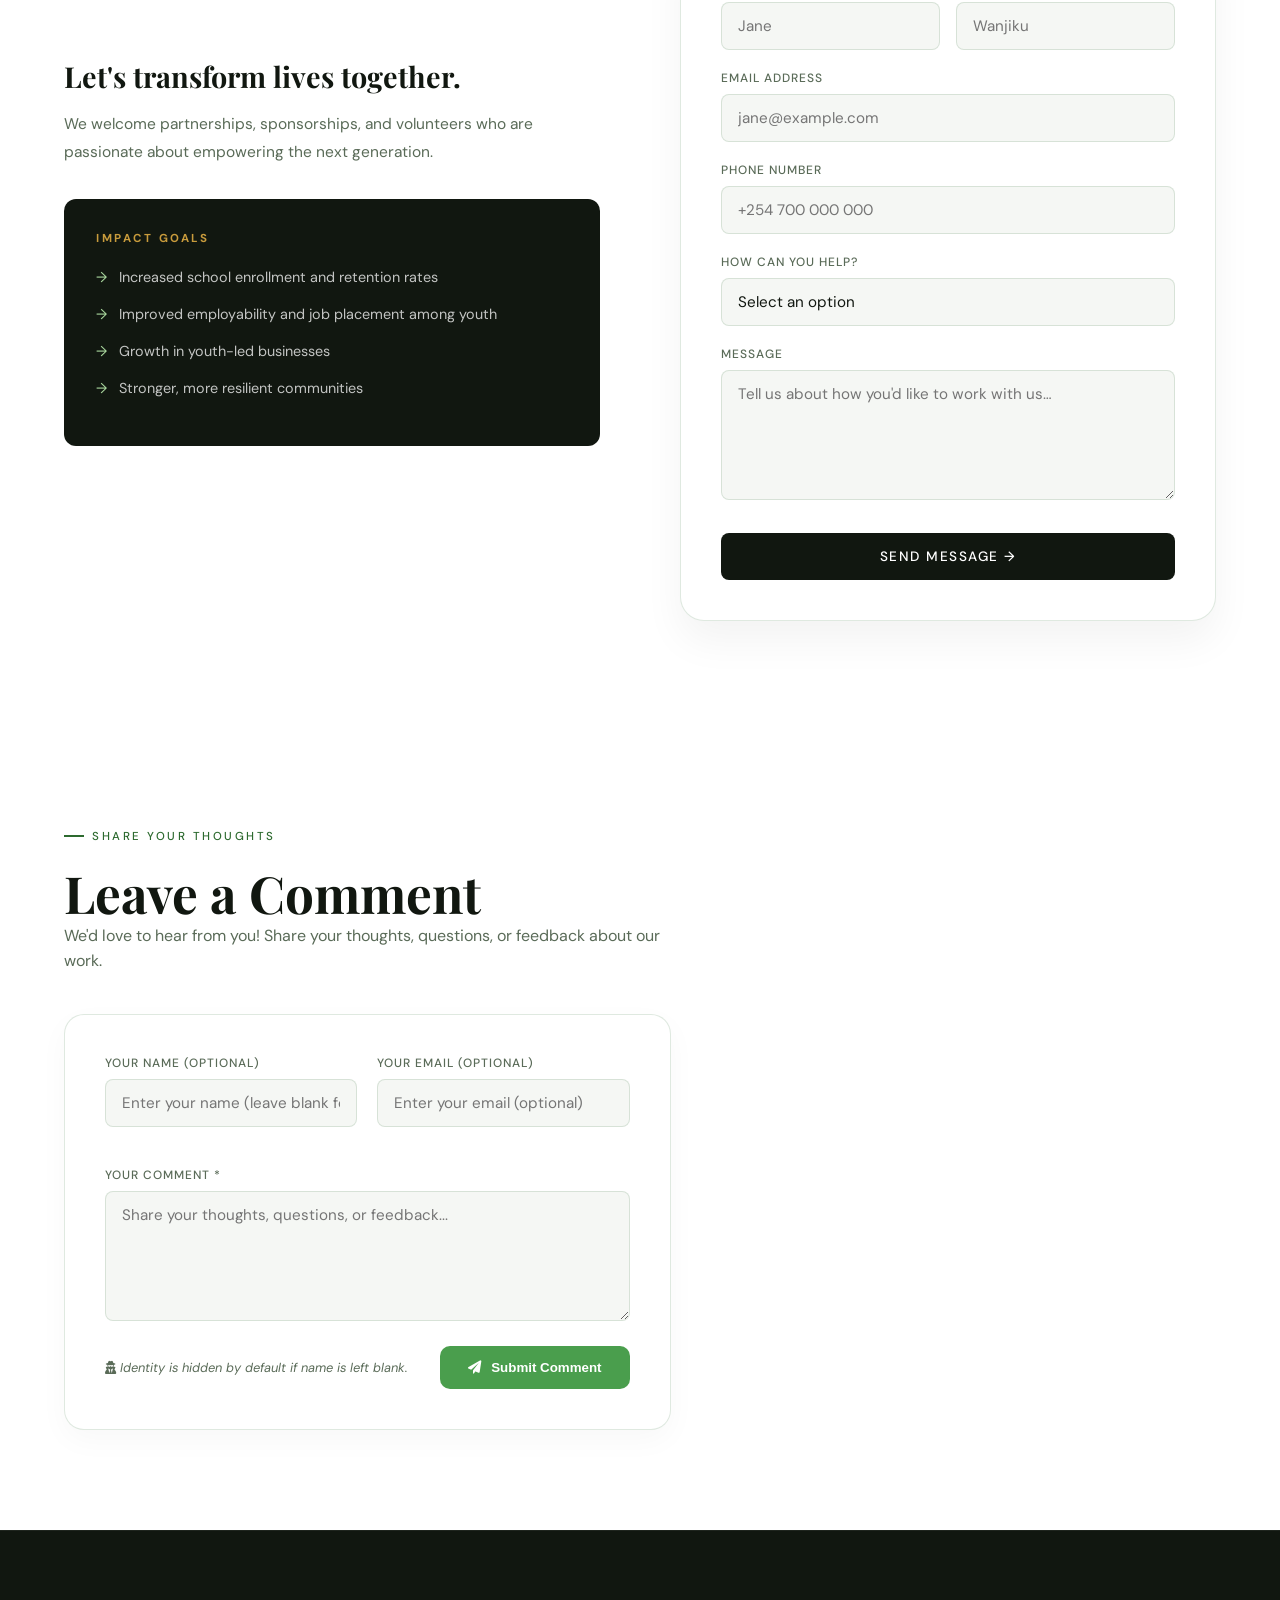
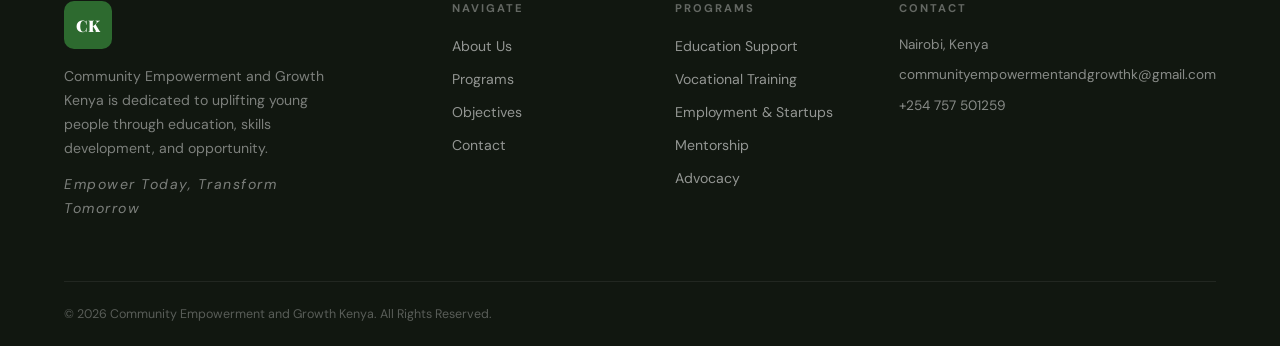
==== commit 80e2143f: "update" ====
--- a/index.html
+++ b/index.html
@@ -185,34 +185,30 @@
   </div>
 </section>
 
-<section class="beneficiaries-section">
+<section class="beneficiaries-section" id="grunt">
   <div class="section-label">Target Beneficiaries</div>
   <h2 class="section-title">Who we serve</h2>
   <div class="bene-grid">
-    <div class="bene-card bene-card-youth animate-on-scroll">
+    <a href="youth.html" class="bene-card bene-card-youth animate-on-scroll">
       <h3>Youth</h3>
       <p>Ages 15–35</p>
-    </div>
-
-    <div class="bene-card bene-card-children animate-on-scroll">
+    </a>
+
+    <a href="minors.html" class="bene-card bene-card-children animate-on-scroll">
       <h3>Minors</h3>
       <p>Learning children</p>
-    </div>
-
-    <div class="bene-card bene-card-dropouts animate-on-scroll">
+    </a>
+
+    <a href="dropouts.html" class="bene-card bene-card-dropouts animate-on-scroll">
       <h3>Dropouts</h3>
       <p>School dropouts</p>
-    </div>
-
-    <div class="bene-card bene-card-unemployed animate-on-scroll">
+    </a>
+
+    <a href="unemployed.html" class="bene-card bene-card-unemployed animate-on-scroll">
       <h3>Unemployed</h3>
       <p>Young adults</p>
-    </div>
-
-    <div class="bene-card bene-card-women animate-on-scroll">
-      <h3>Marginalized</h3>
-      <p>Women &amp; underserved groups</p>
-    </div>
+    </a>
+  </div>
   </div>
 </section>
 
@@ -233,6 +229,94 @@
       </div>
     </div>
   </div>
+</section>
+
+<section id="merchandise" class="merchandise-section scroll-mt-20">
+    <div class="max-w-7xl mx-auto px-4 sm:px-6 lg:px-8">
+        <div class="section-header fade-up">
+            <div class="section-label">Support Our Cause</div>
+            <h2 class="section-title">Wear Your Support</h2>
+            <p class="comment-subtitle">Purchase our official merchandise and help fund our youth empowerment initiatives while spreading awareness.</p>
+        </div>
+        <div class="merchandise-content">
+            <div class="product-card fade-up delay-100">
+                <div class="product-images">
+                    <div class="product-image-container">
+                        <img src="resources/projects/t-shirt-1.jpg" alt="CEGK T-shirt Front" class="product-image">
+                        <div class="image-label">Front View</div>
+                    </div>
+                    <div class="product-image-container">
+                        <img src="resources/projects/t-shirt-2.jpg" alt="CEGK T-shirt Back" class="product-image">
+                        <div class="image-label">Back View</div>
+                    </div>
+                </div>
+                                    
+                <div class="product-details">
+                    <h3 class="product-title">Official CEGK T-shirt</h3>
+                    <p class="product-description">
+                        Show your support for Community Empowerment and Growth Kenya with our premium quality cotton t-shirt. 
+                        Each purchase directly funds our education support, vocational training, and youth mentorship programs.
+                    </p>
+                                            
+                    <div class="product-features">
+                        <div class="feature-item">
+                            <i class="fas fa-check-circle text-green-600"></i>
+                            <span>100% Premium Cotton</span>
+                        </div>
+                        <div class="feature-item">
+                            <i class="fas fa-check-circle text-green-600"></i>
+                            <span>Available in Multiple Sizes</span>
+                        </div>
+                        <div class="feature-item">
+                            <i class="fas fa-check-circle text-green-600"></i>
+                            <span>Environmentally Friendly Printing</span>
+                        </div>
+                    </div>
+                                            
+                    <div class="pricing-section">
+                        <div class="price">KSH 800</div>
+                        <p class="shipping-info">Fast delivery within Nairobi</p>
+                    </div>
+                                           
+                    <div class="action-section">
+                        <a class='order-btn' href='/purchase'>
+                            <i class="fas fa-shopping-cart mr-2"></i> Order Now
+                        </a>
+                        <p class="support-text">
+                            <i class="fas fa-seedling mr-1"></i>
+                            Each purchase directly fuels sustainable community growth
+                        </p>
+                    </div>
+                </div>
+            </div>
+            <div class="ordering-info fade-up delay-200">
+                <h3 class="ordering-title">How to Order</h3>
+                <div class="ordering-steps">
+                    <div class="step">
+                        <div class="step-number">1</div>
+                        <div class="step-content">
+                            <h4>Place Your Order</h4>
+                            <p>Click the "Order Now" button and provide your details</p>
+                        </div>
+                    </div>
+                    <div class="step">
+                        <div class="step-number">2</div>
+                        <div class="step-content">
+                            <h4>Make Payment</h4>
+                            <p>Use M-Pesa or bank transfer to complete your purchase</p>
+                        </div>
+                    </div>
+                    <div class="step">
+                        <div class="step-number">3</div>
+                        <div class="step-content">
+                            <h4>Receive Your T-shirt</h4>
+                            <p>We'll deliver your t-shirt within 3-5 business days</p>
+                        </div>
+                    </div>
+                </div>
+            </div>
+        </div>
+    </div>
 </section>
 
 <section class="contact-section" id="contact">
--- a/style.css
+++ b/style.css
@@ -424,20 +424,6 @@
     max-width: 100%;
 }
 
-.comment-section {
-    padding: 100px 5%;
-    background: var(--white);
-    display: flex;
-    flex-direction: column;
-    align-items: center;
-    text-align: center; 
-}
-
-.comment-section .section-label {
-    justify-content: center;
-    width: 100%;
-}
-
 .comment-section .section-title {
     margin-left: auto;
     margin-right: auto;
@@ -503,38 +489,296 @@
     line-height: 1.5;
 }
 
+.comment-section {
+    padding: 100px 5%;
+    background: var(--white);
+    text-align: center; 
+}
+
+.comment-section .section-label {
+    justify-content: center;
+    width: 100%;
+}
+
 .comment-main-layout {
     display: grid;
     grid-template-columns: 1fr;
     gap: 40px;
     max-width: 1400px;
-    margin: 0 auto;
+    margin: 40px auto 0;
     align-items: start;
 }
 
-.comment-form-container {
-    width: 100%;
-    max-width: 800px;
-    margin: 0 auto;
-}
-
+.comment-form-container, 
 .recent-comments-list {
     width: 100%;
     max-width: 800px;
     margin: 0 auto;
-    max-height: 600px; 
-    overflow-y: auto;
-    padding-right: 10px;
+    text-align: left; 
+}
+
+.comment-section .section-title {
+    margin-left: auto;
+    margin-right: auto;
 }
 
 @media (min-width: 1024px) {
-    .comment-main-layout {
-        grid-template-columns: 1.2fr 1fr; 
-        text-align: left;
+    .comment-section .section-title {
+        margin-left: 0;
+        margin-right: 0;
     }
-
+}
+
+.merchandise-section {
+    padding: 100px 5%;
+    background: var(--white);
+}
+
+.merchandise-section .section-header {
+    text-align: center;
+    margin-bottom: 60px;
+}
+
+.merchandise-section .section-label {
+    justify-content: center;
+    width: 100%;
+}
+
+.merchandise-section .section-title {
+    margin: 0 auto 20px;
+}
+
+.merchandise-content {
+    display: grid;
+    grid-template-columns: 1.6fr 1fr;
+    gap: 40px;
+    max-width: 1400px;
+    margin: 0 auto;
+    align-items: start;
+}
+
+.product-card {
+    background: var(--white);
+    border: 1px solid var(--border);
+    border-radius: 24px;
+    padding: 40px;
+    box-shadow: 0 10px 30px rgba(0,0,0,0.02);
+    display: grid;
+    grid-template-columns: 1fr 1.2fr;
+    gap: 40px;
+    align-items: start;
+}
+
+.product-images {
+    display: flex;
+    flex-direction: column;
+    gap: 20px;
+}
+
+.product-image-container {
+    position: relative;
+    border-radius: 12px;
+    overflow: hidden;
+    background: var(--off);
+    border: 1px solid var(--border);
+    aspect-ratio: 1 / 1;
+}
+
+.product-image {
+    width: 100%;
+    height: 100%;
+    object-fit: cover;
+    transition: transform 0.3s ease;
+}
+
+.product-image-container:hover .product-image {
+    transform: scale(1.03);
+}
+
+.image-label {
+    position: absolute;
+    bottom: 12px;
+    left: 12px;
+    background: rgba(17, 23, 16, 0.75);
+    backdrop-filter: blur(4px);
+    color: var(--white);
+    font-size: 0.7rem;
+    padding: 4px 10px;
+    border-radius: 4px;
+    letter-spacing: 0.5px;
+    text-transform: uppercase;
+}
+
+.product-details {
+    display: flex;
+    flex-direction: column;
+    justify-content: center;
+}
+
+.product-title {
+    font-family: 'Playfair Display', serif;
+    font-size: 1.8rem;
+    color: var(--dark);
+    margin-bottom: 16px;
+}
+
+.product-description {
+    font-size: 0.95rem;
+    line-height: 1.7;
+    color: var(--muted);
+    margin-bottom: 24px;
+}
+
+.product-features {
+    display: flex;
+    flex-direction: column;
+    gap: 12px;
+    margin-bottom: 30px;
+}
+
+.feature-item {
+    display: flex;
+    align-items: center;
+    gap: 12px;
+    font-size: 0.9rem;
+    color: var(--mid);
+}
+
+.feature-item i {
+    color: var(--green);
+}
+
+.pricing-section {
+    margin-bottom: 30px;
+    padding-bottom: 24px;
+    border-bottom: 1px solid var(--border);
+}
+
+.price {
+    font-size: 2rem;
+    font-weight: 700;
+    color: var(--green);
+}
+
+.shipping-info {
+    font-size: 0.85rem;
+    color: var(--muted);
+    margin-top: 4px;
+}
+
+.action-section {
+    display: flex;
+    flex-direction: column;
+    gap: 16px;
+}
+
+.order-btn {
+    display: inline-flex;
+    align-items: center;
+    justify-content: center;
+    gap: 10px;
+    width: 100%;
+    padding: 16px;
+    background: var(--dark);
+    color: var(--white);
+    border-radius: 12px;
+    text-decoration: none;
+    font-family: 'DM Sans', sans-serif;
+    font-size: 0.9rem;
+    font-weight: 500;
+    letter-spacing: 1px;
+    text-transform: uppercase;
+    transition: background 0.2s, transform 0.2s;
+}
+
+.order-btn:hover {
+    background: var(--green);
+    transform: translateY(-2px);
+}
+
+.support-text {
+    font-size: 0.8rem;
+    color: var(--muted);
+    display: flex;
+    align-items: center;
+    gap: 6px;
+    font-style: italic;
+}
+
+.support-text i {
+    color: var(--gold);
+}
+
+.ordering-info {
+    background: var(--off);
+    border: 1px solid var(--border);
+    border-radius: 24px;
+    padding: 40px;
+}
+
+.ordering-title {
+    font-family: 'Playfair Display', serif;
+    font-size: 1.4rem;
+    color: var(--dark);
+    margin-bottom: 30px;
+}
+
+.ordering-steps {
+    display: flex;
+    flex-direction: column;
+    gap: 24px;
+}
+
+.step {
+    display: flex;
+    gap: 20px;
+    align-items: start;
+}
+
+.step-number {
+    width: 36px;
+    height: 36px;
+    background: var(--green-pale);
+    color: var(--green);
+    border-radius: 50%;
+    display: flex;
+    align-items: center;
+    justify-content: center;
+    font-weight: 600;
+    font-size: 0.95rem;
+    flex-shrink: 0;
+}
+
+.step-content h4 {
+    font-size: 1rem;
+    color: var(--dark);
+    margin-bottom: 4px;
+    font-weight: 500;
+}
+
+.step-content p {
+    font-size: 0.88rem;
+    color: var(--muted);
+    line-height: 1.5;
+}
+
+@media (max-width: 1100px) {
+    .product-card {
+        grid-template-columns: 1fr;
+        gap: 30px;
+    }
+}
+
+@media (max-width: 900px) {
+    .merchandise-content {
+        grid-template-columns: 1fr;
+        gap: 30px;
+    }
+}
+
+@media (min-width: 1024px) {
     .comment-section {
-        text-align: left;
+        text-align: left; 
     }
 
     .comment-section .section-label {
@@ -542,10 +786,15 @@
     }
 
     .comment-subtitle {
-        margin-left: 0;
+        margin-left: 0; 
     }
-    
-    .comment-form-container, .recent-comments-list {
+
+    .comment-main-layout {
+        grid-template-columns: 1.2fr 1fr;
+    }
+
+    .comment-form-container, 
+    .recent-comments-list {
         margin: 0;
     }
 }
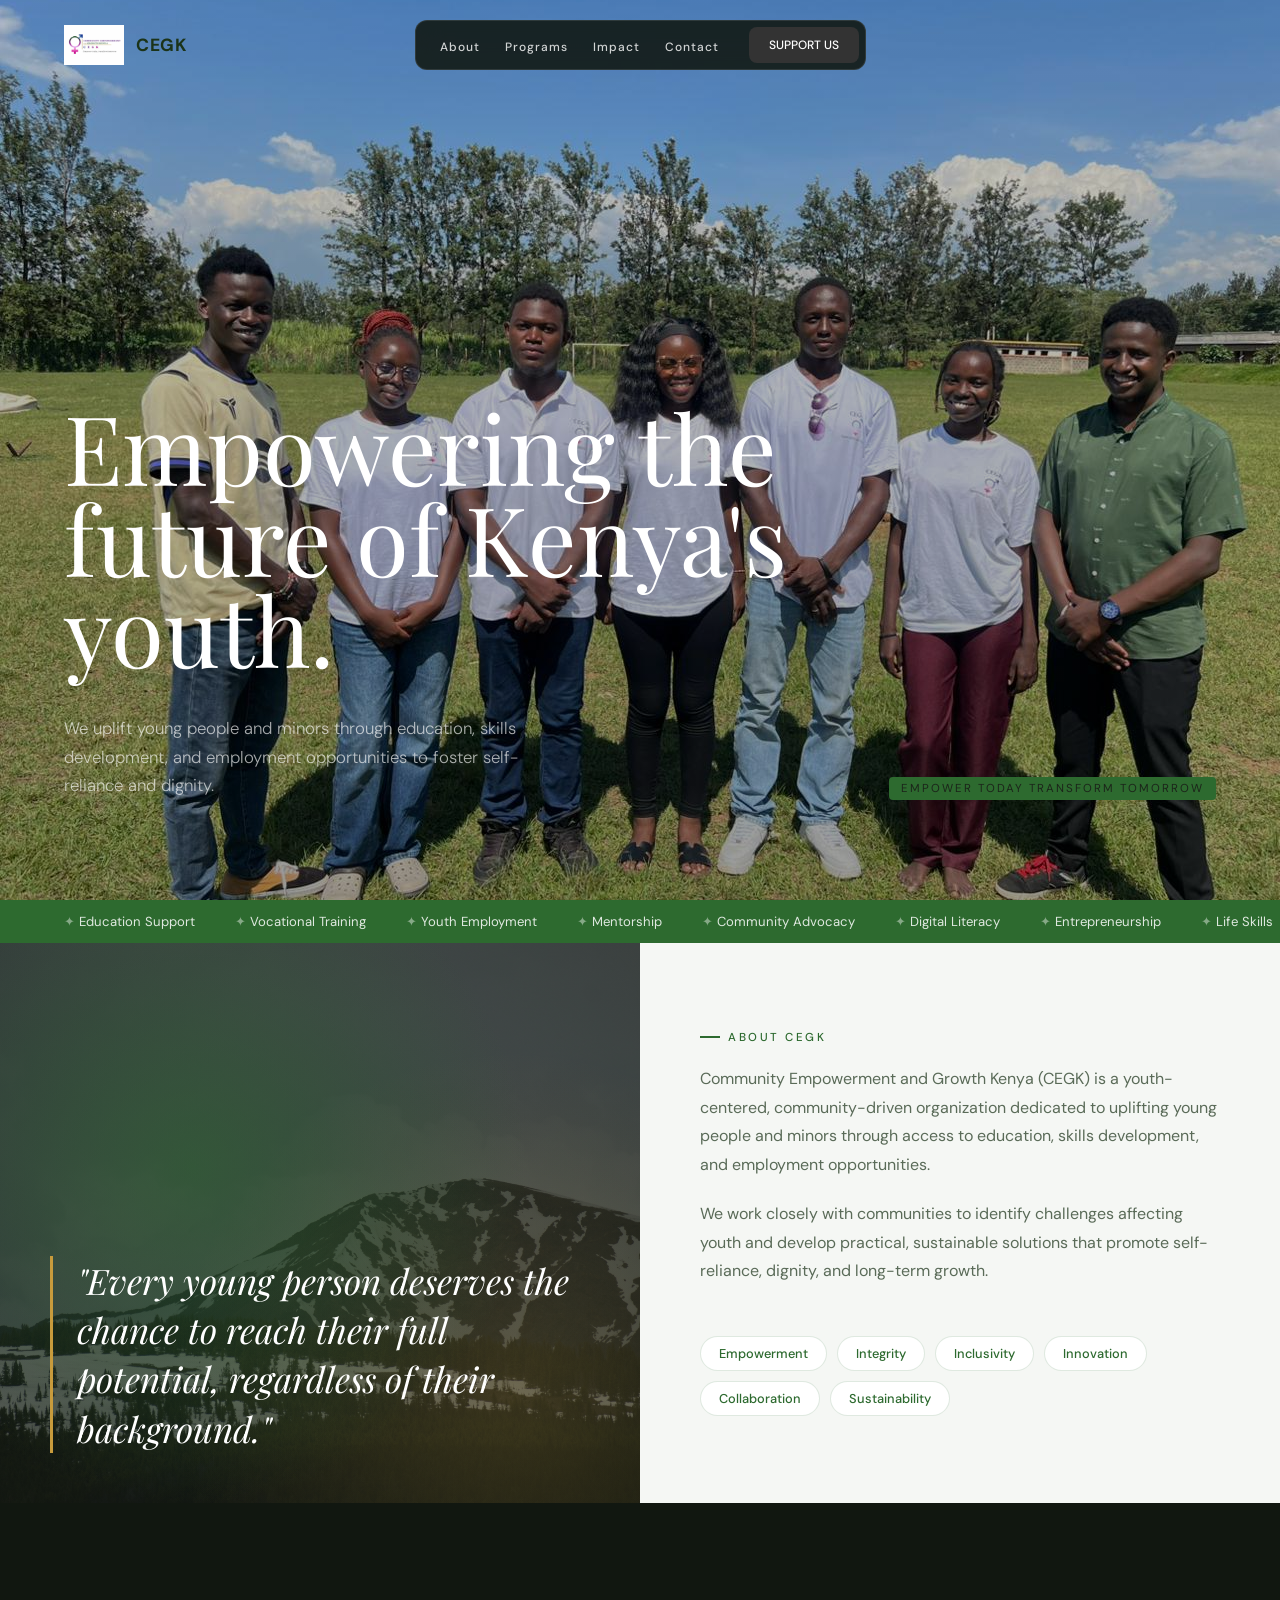
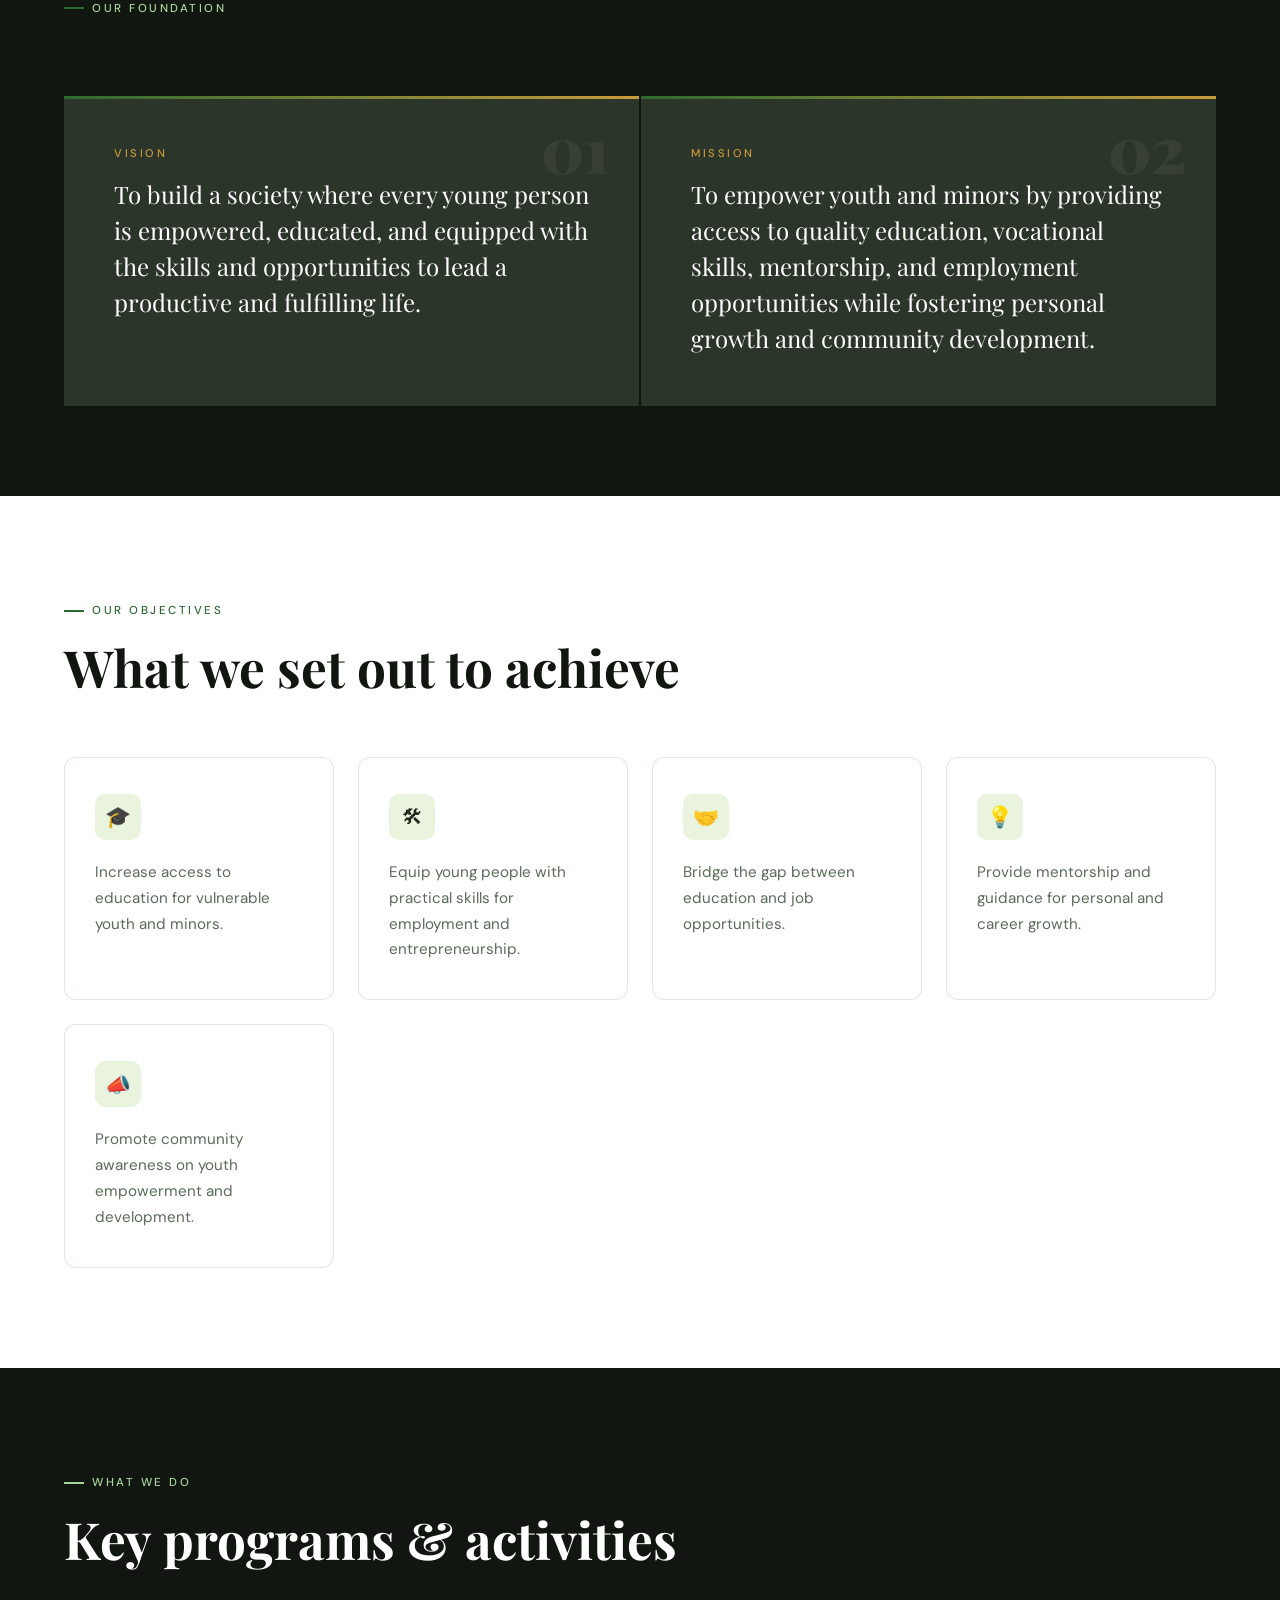
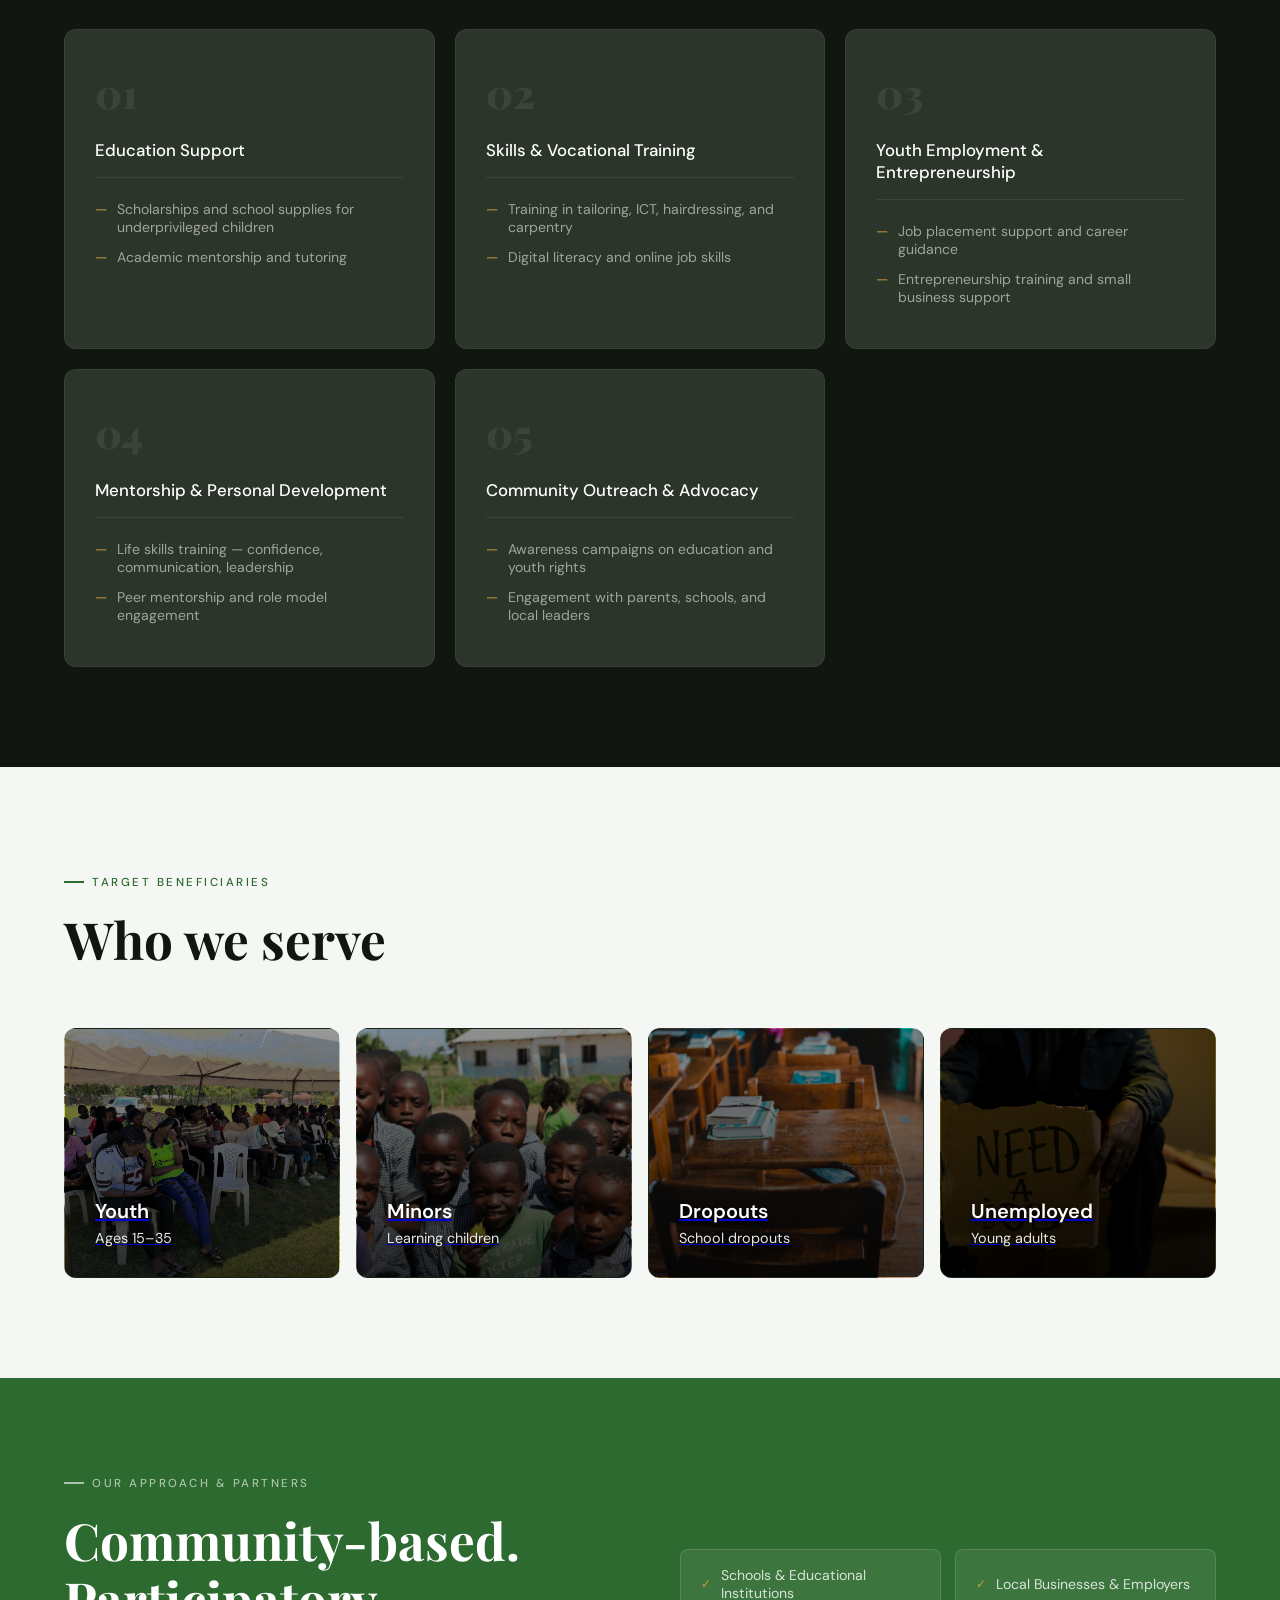
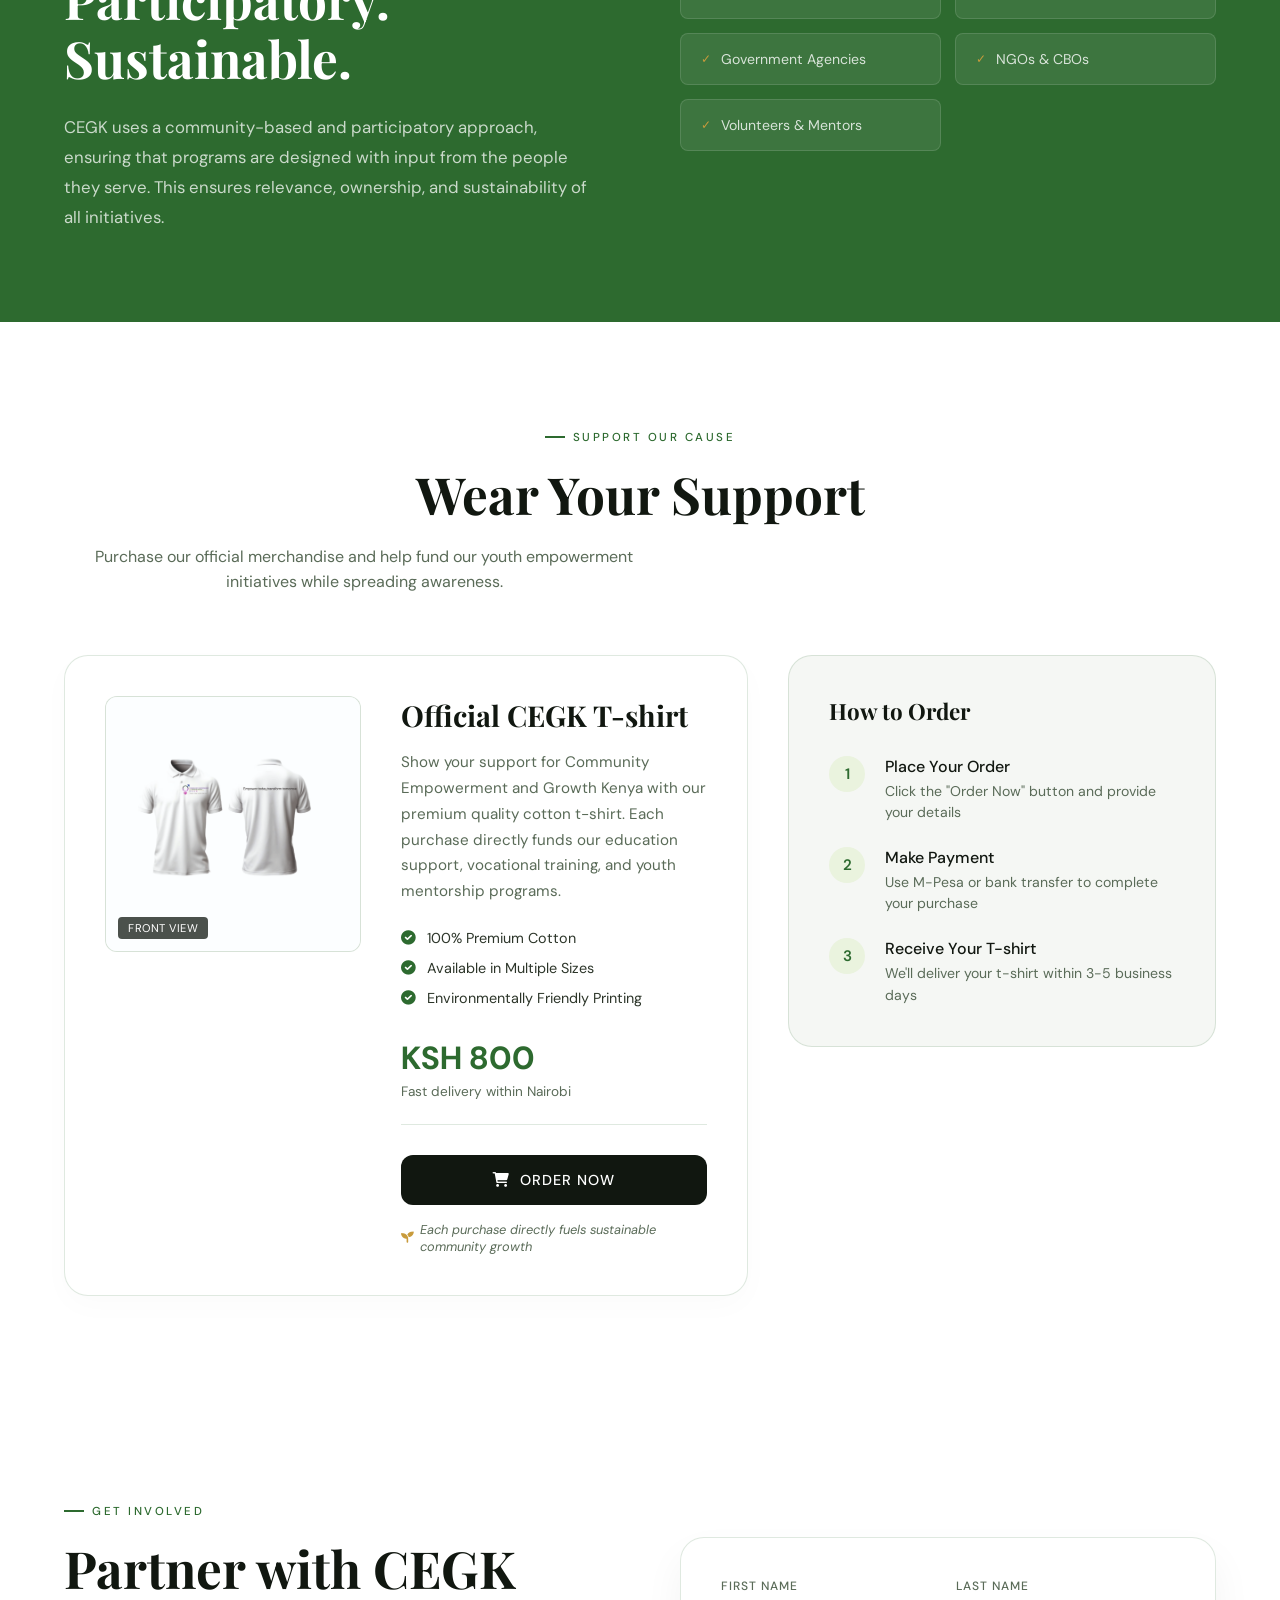
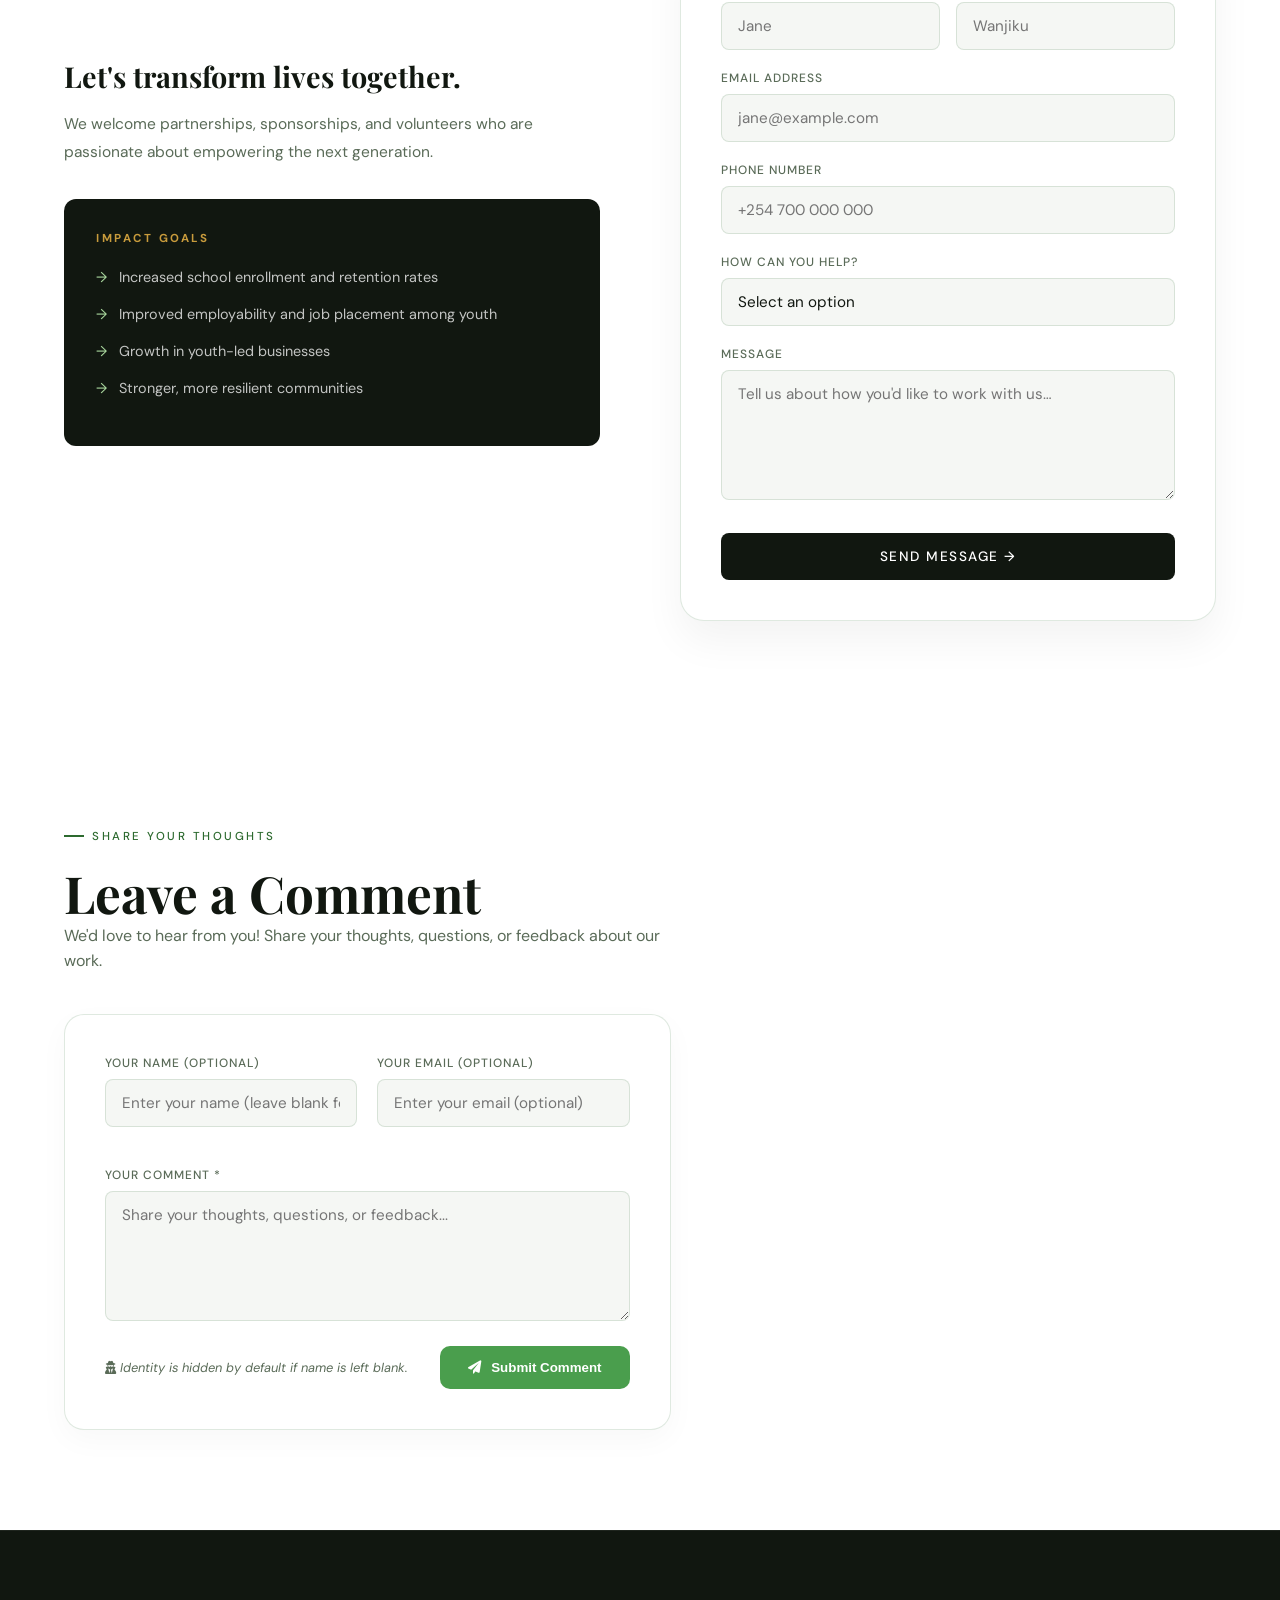
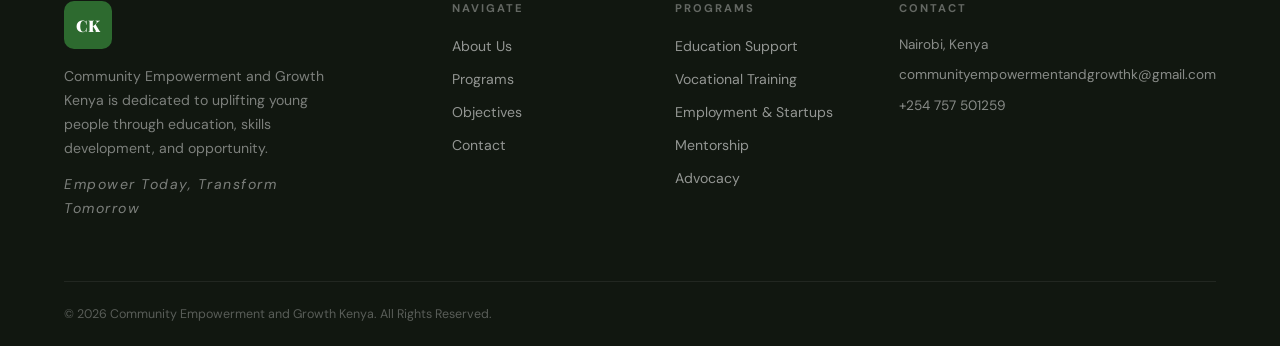
==== commit abf57d49: "update" ====
--- a/index.html
+++ b/index.html
@@ -242,12 +242,8 @@
             <div class="product-card fade-up delay-100">
                 <div class="product-images">
                     <div class="product-image-container">
-                        <img src="resources/projects/t-shirt-1.jpg" alt="CEGK T-shirt Front" class="product-image">
+                        <img src="shirts.jpeg" alt="CEGK T-shirt Front" class="product-image">
                         <div class="image-label">Front View</div>
-                    </div>
-                    <div class="product-image-container">
-                        <img src="resources/projects/t-shirt-2.jpg" alt="CEGK T-shirt Back" class="product-image">
-                        <div class="image-label">Back View</div>
                     </div>
                 </div>
                                     
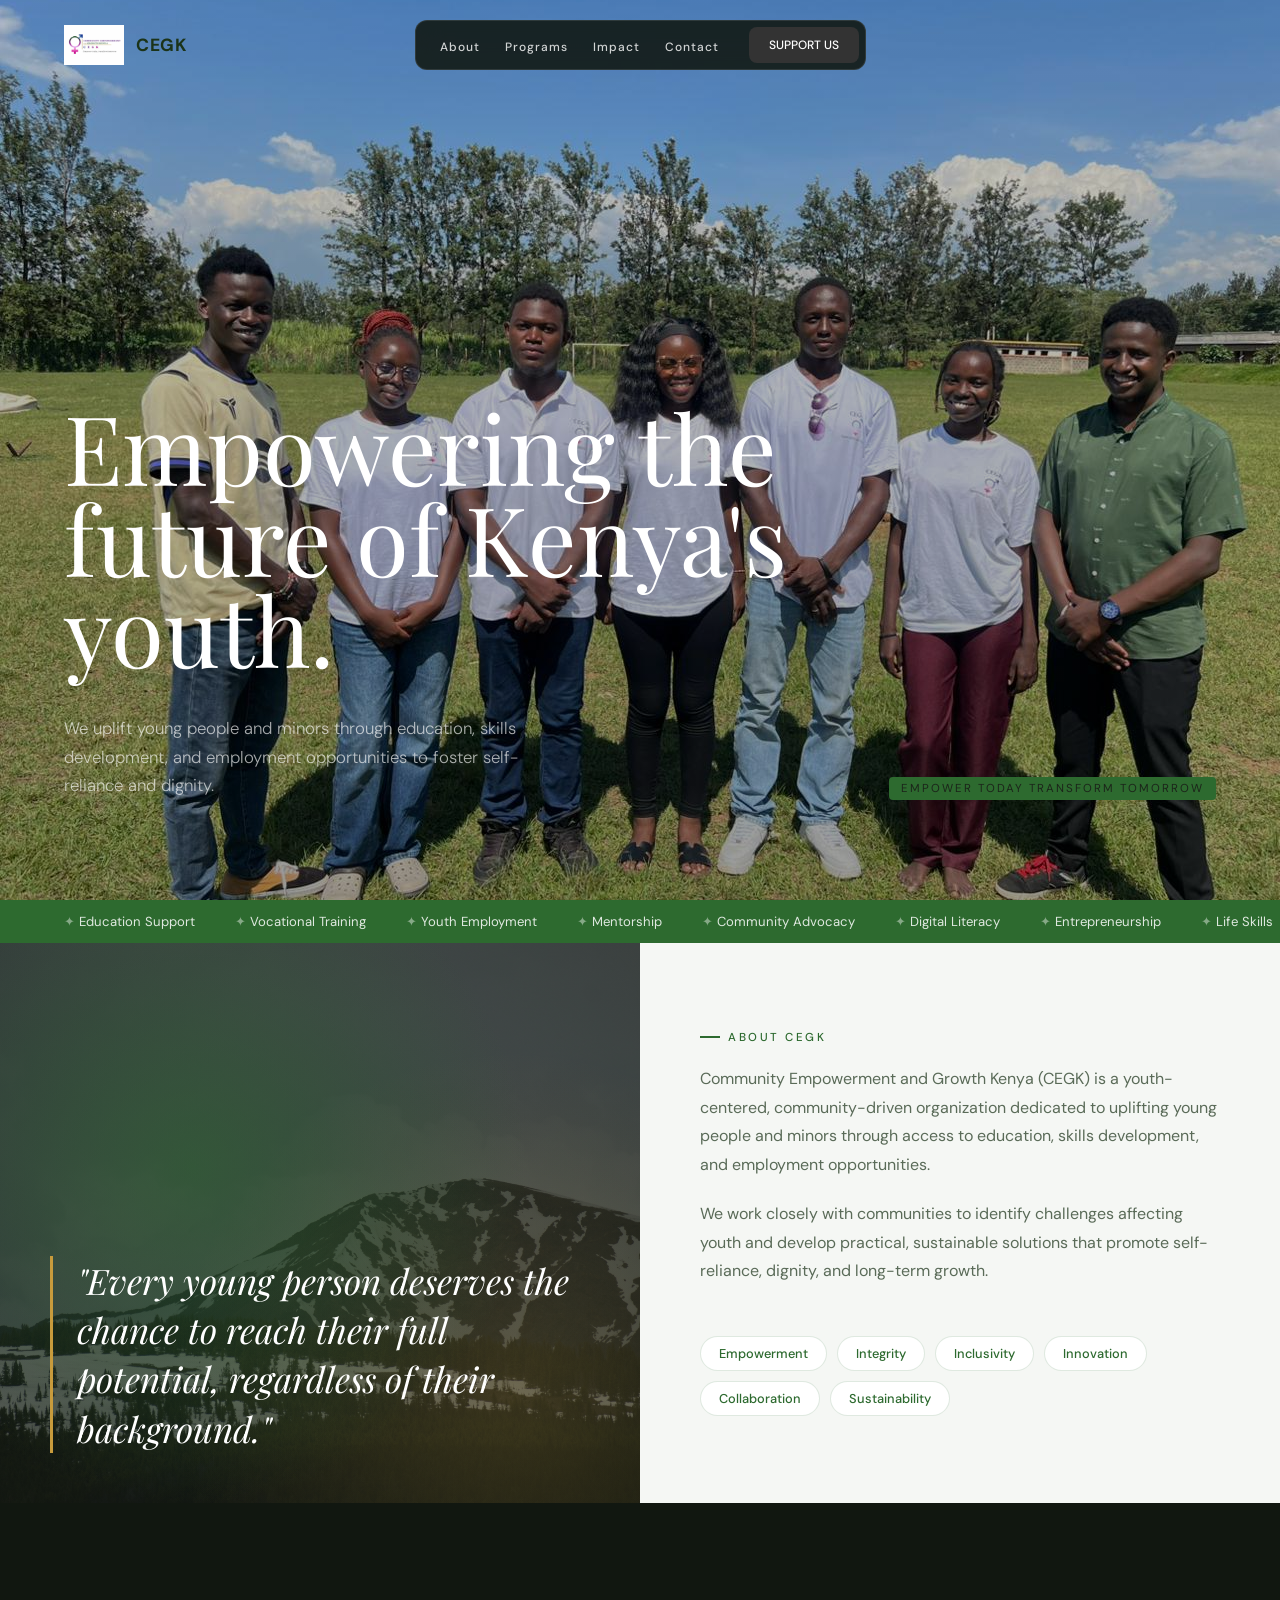
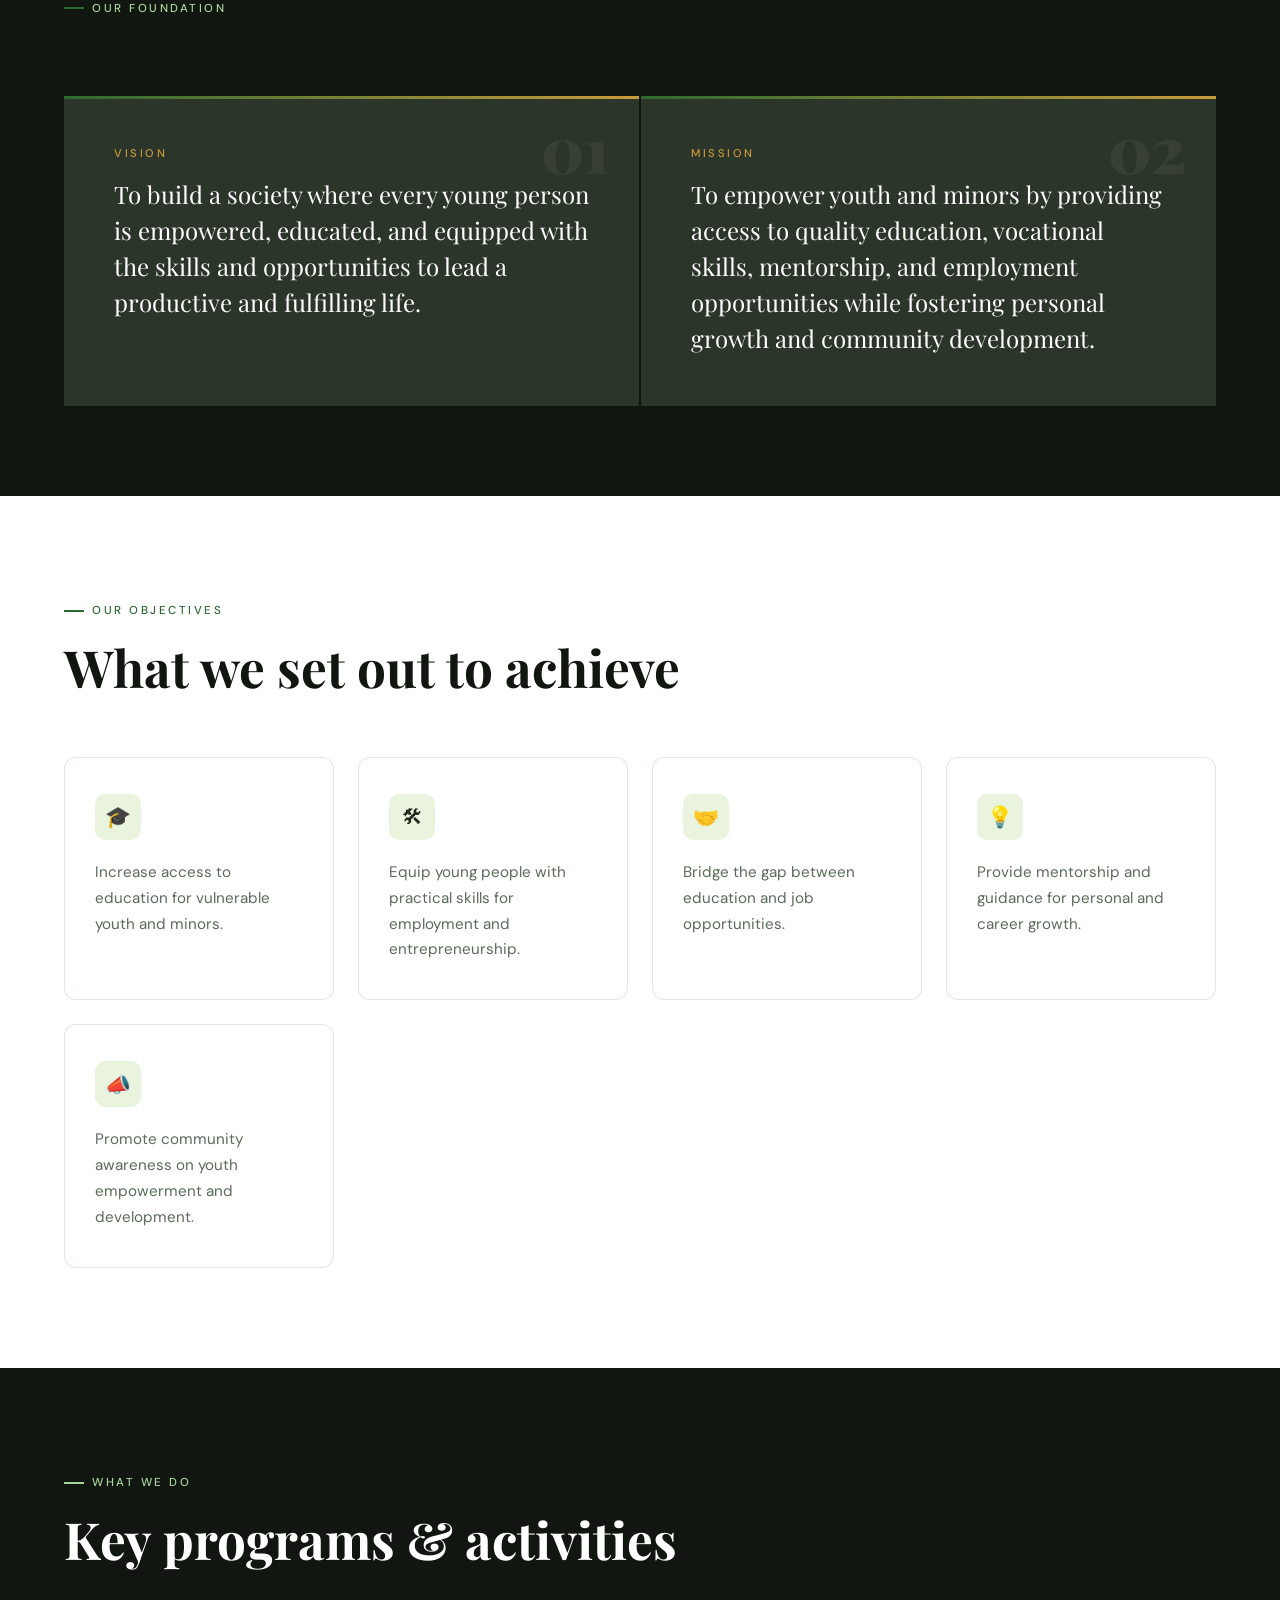
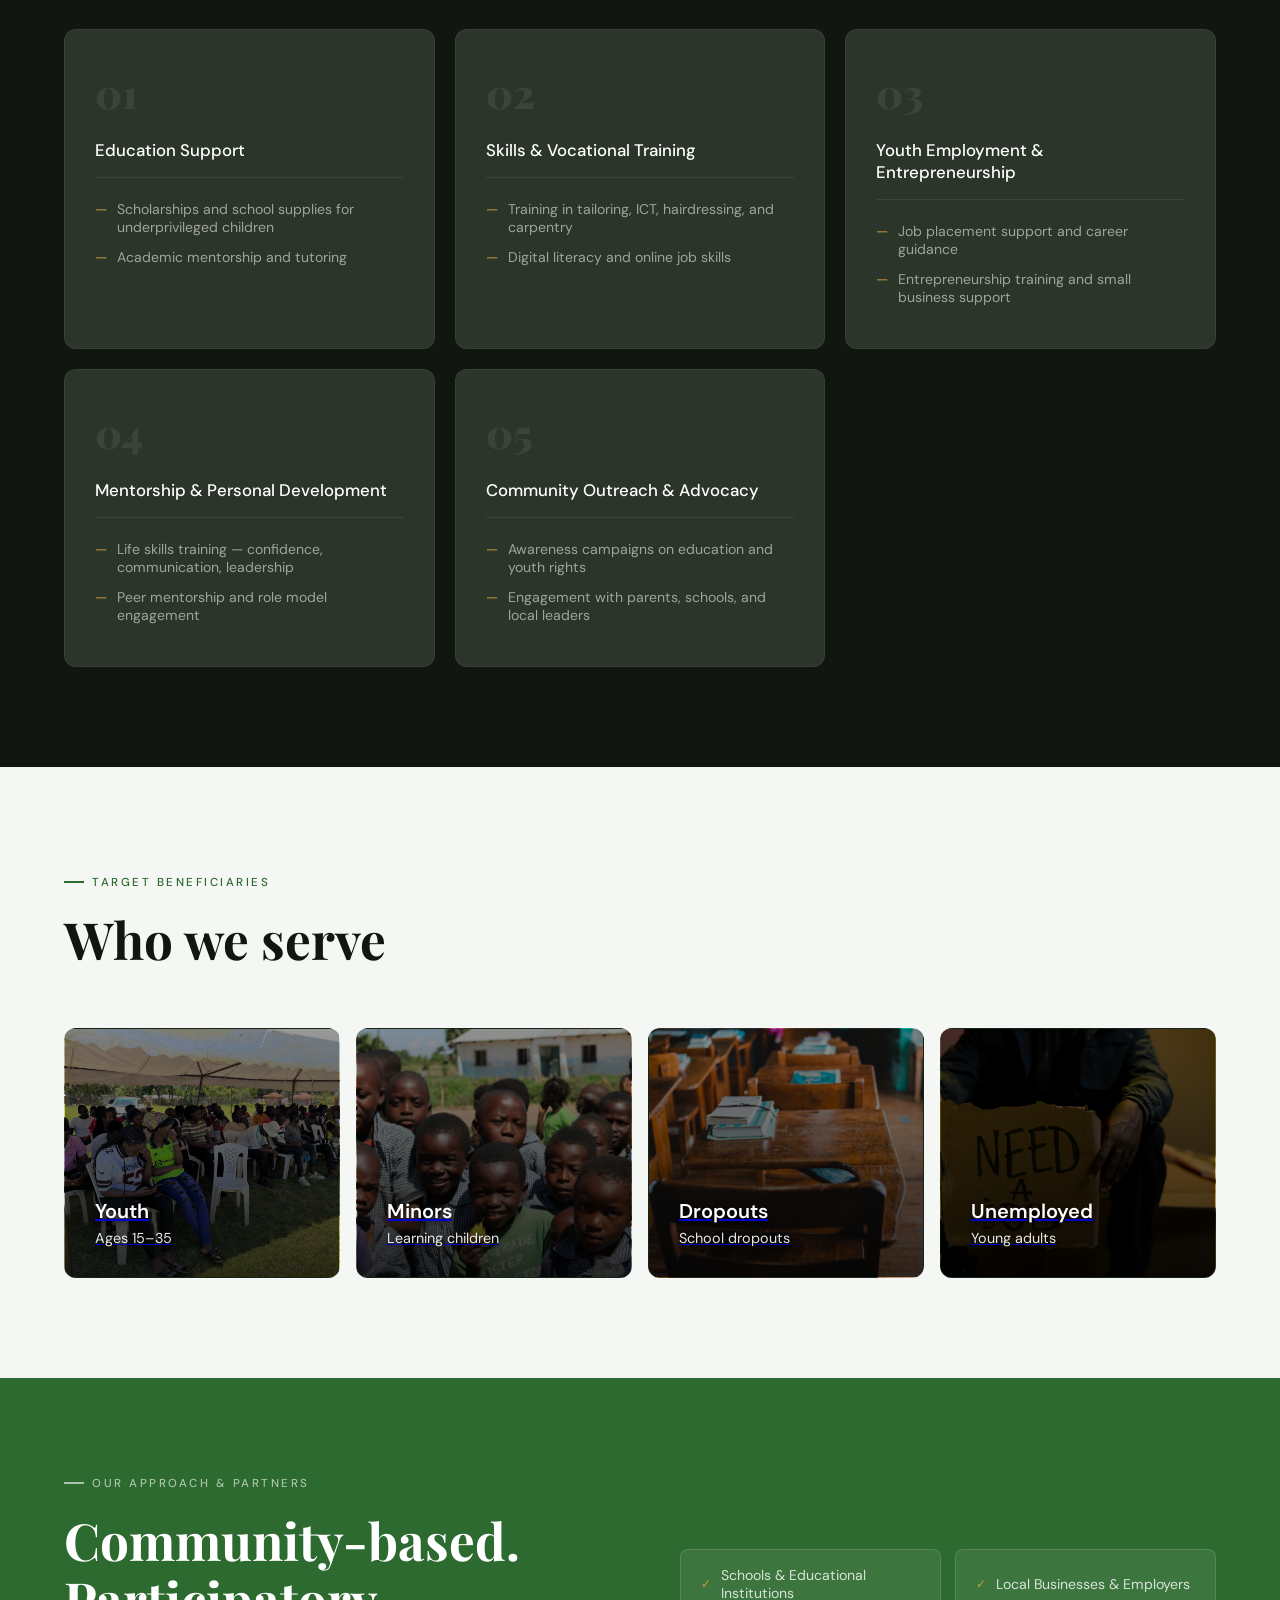
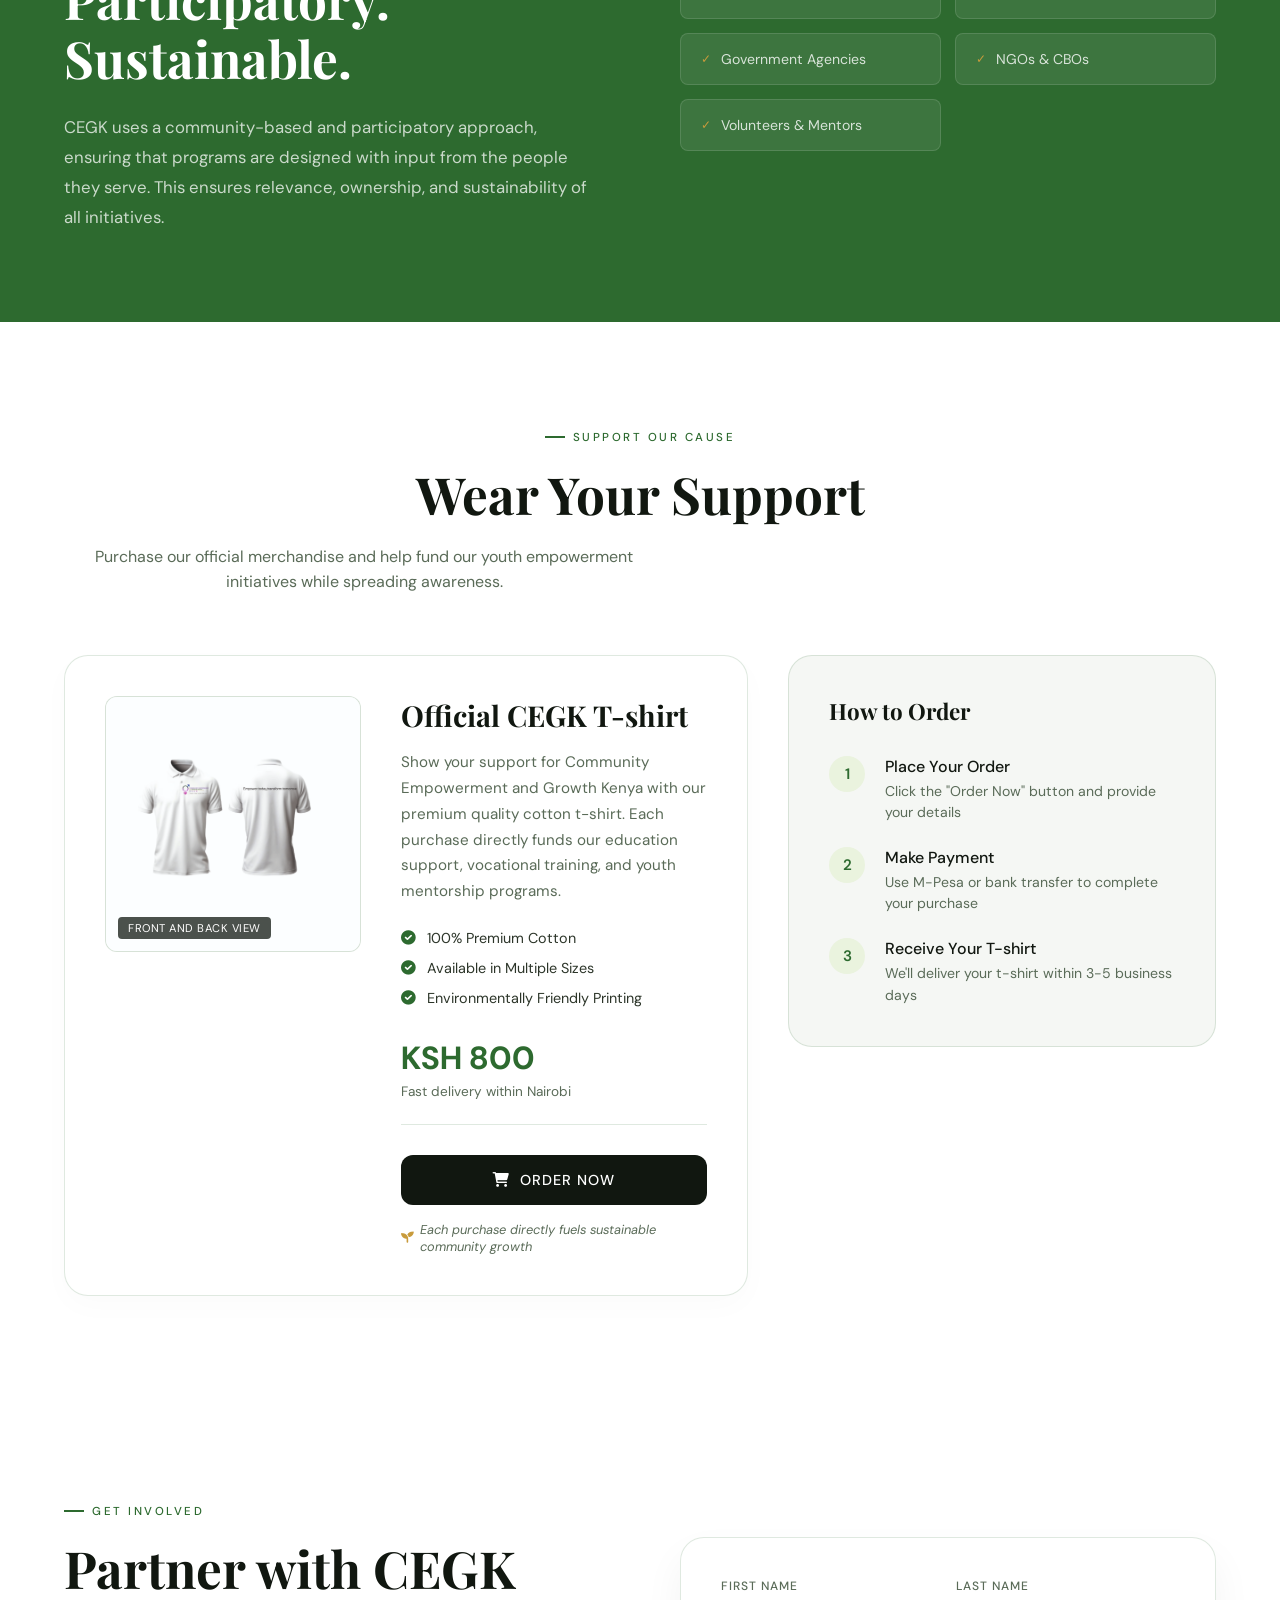
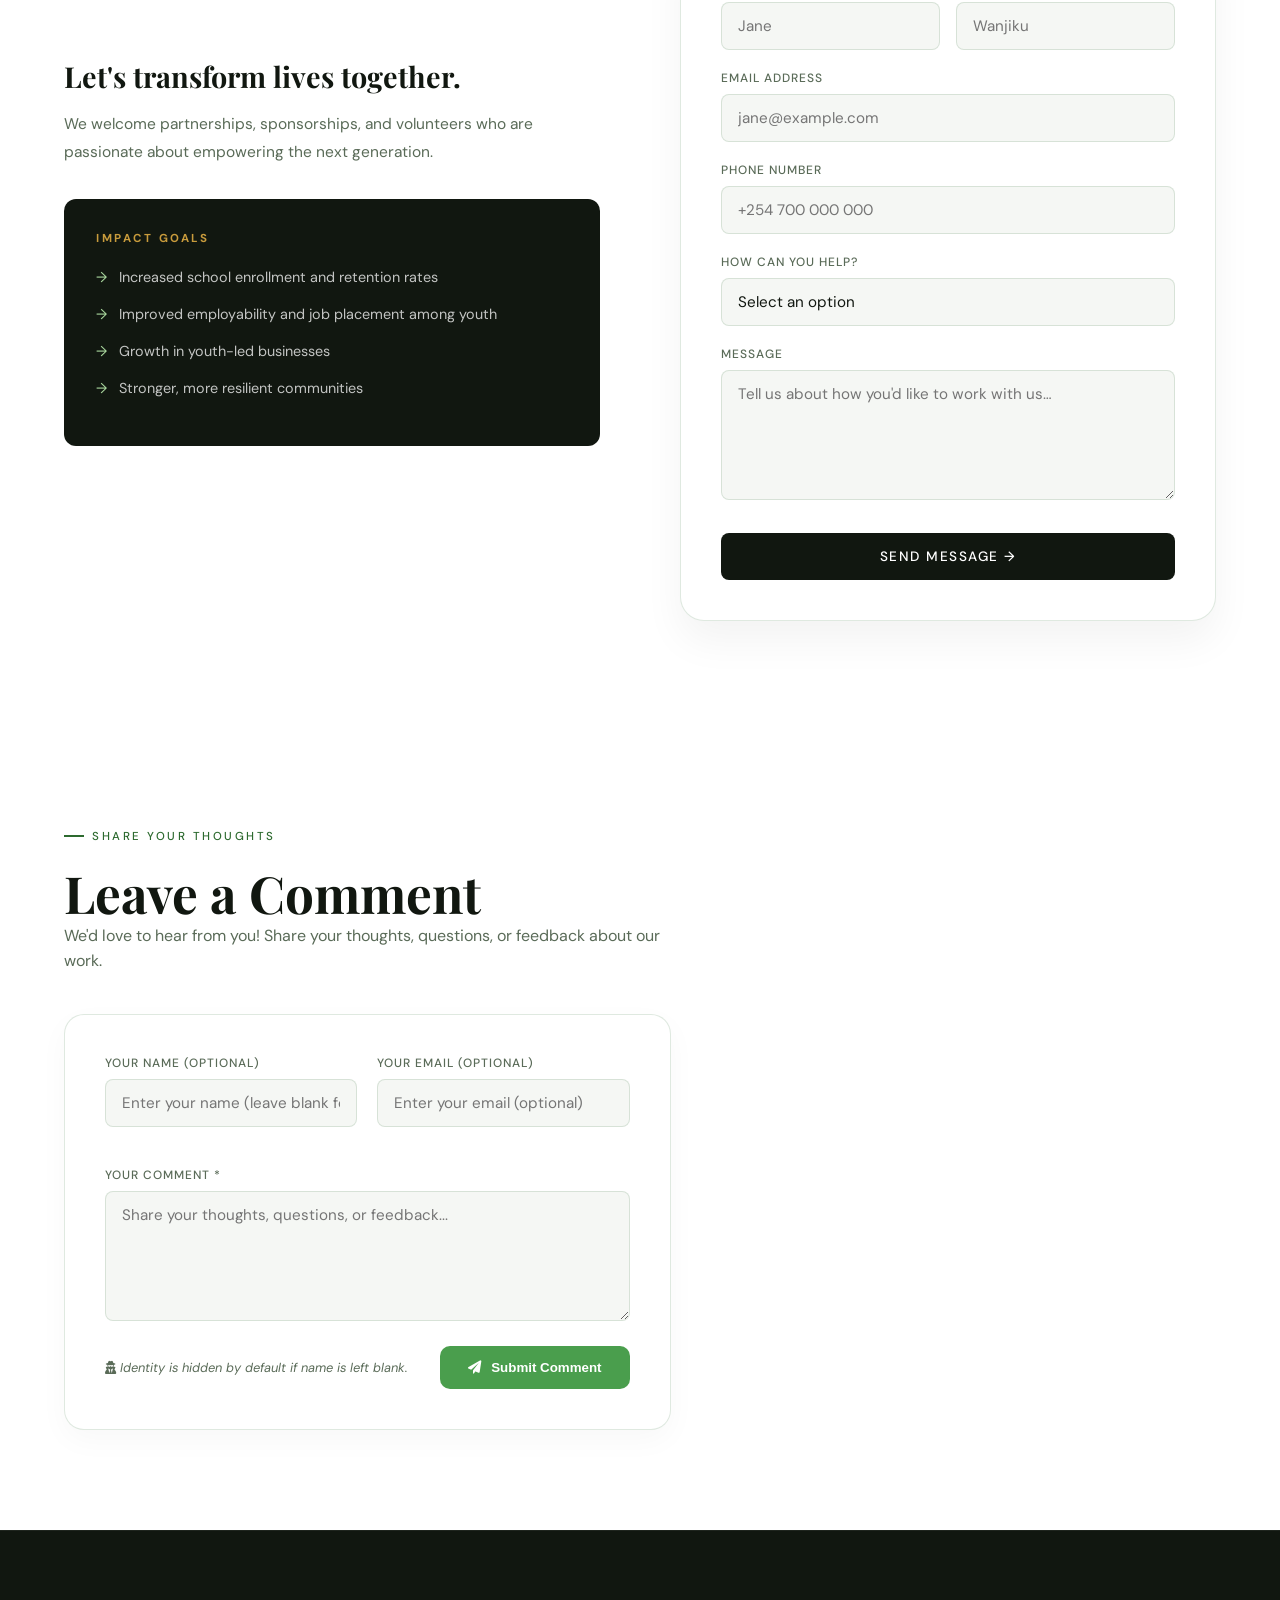
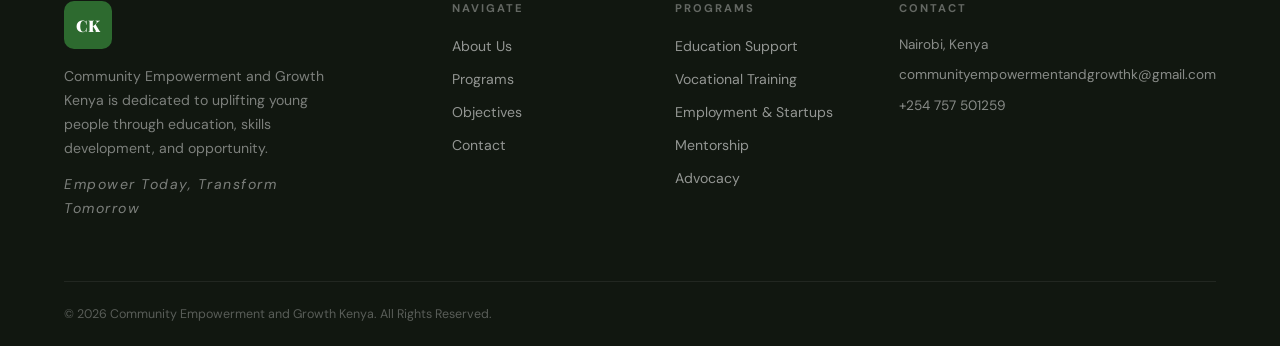
==== commit 99df60ae: "update" ====
--- a/index.html
+++ b/index.html
@@ -243,7 +243,7 @@
                 <div class="product-images">
                     <div class="product-image-container">
                         <img src="shirts.jpeg" alt="CEGK T-shirt Front" class="product-image">
-                        <div class="image-label">Front View</div>
+                        <div class="image-label">Front and Back View</div>
                     </div>
                 </div>
                                     
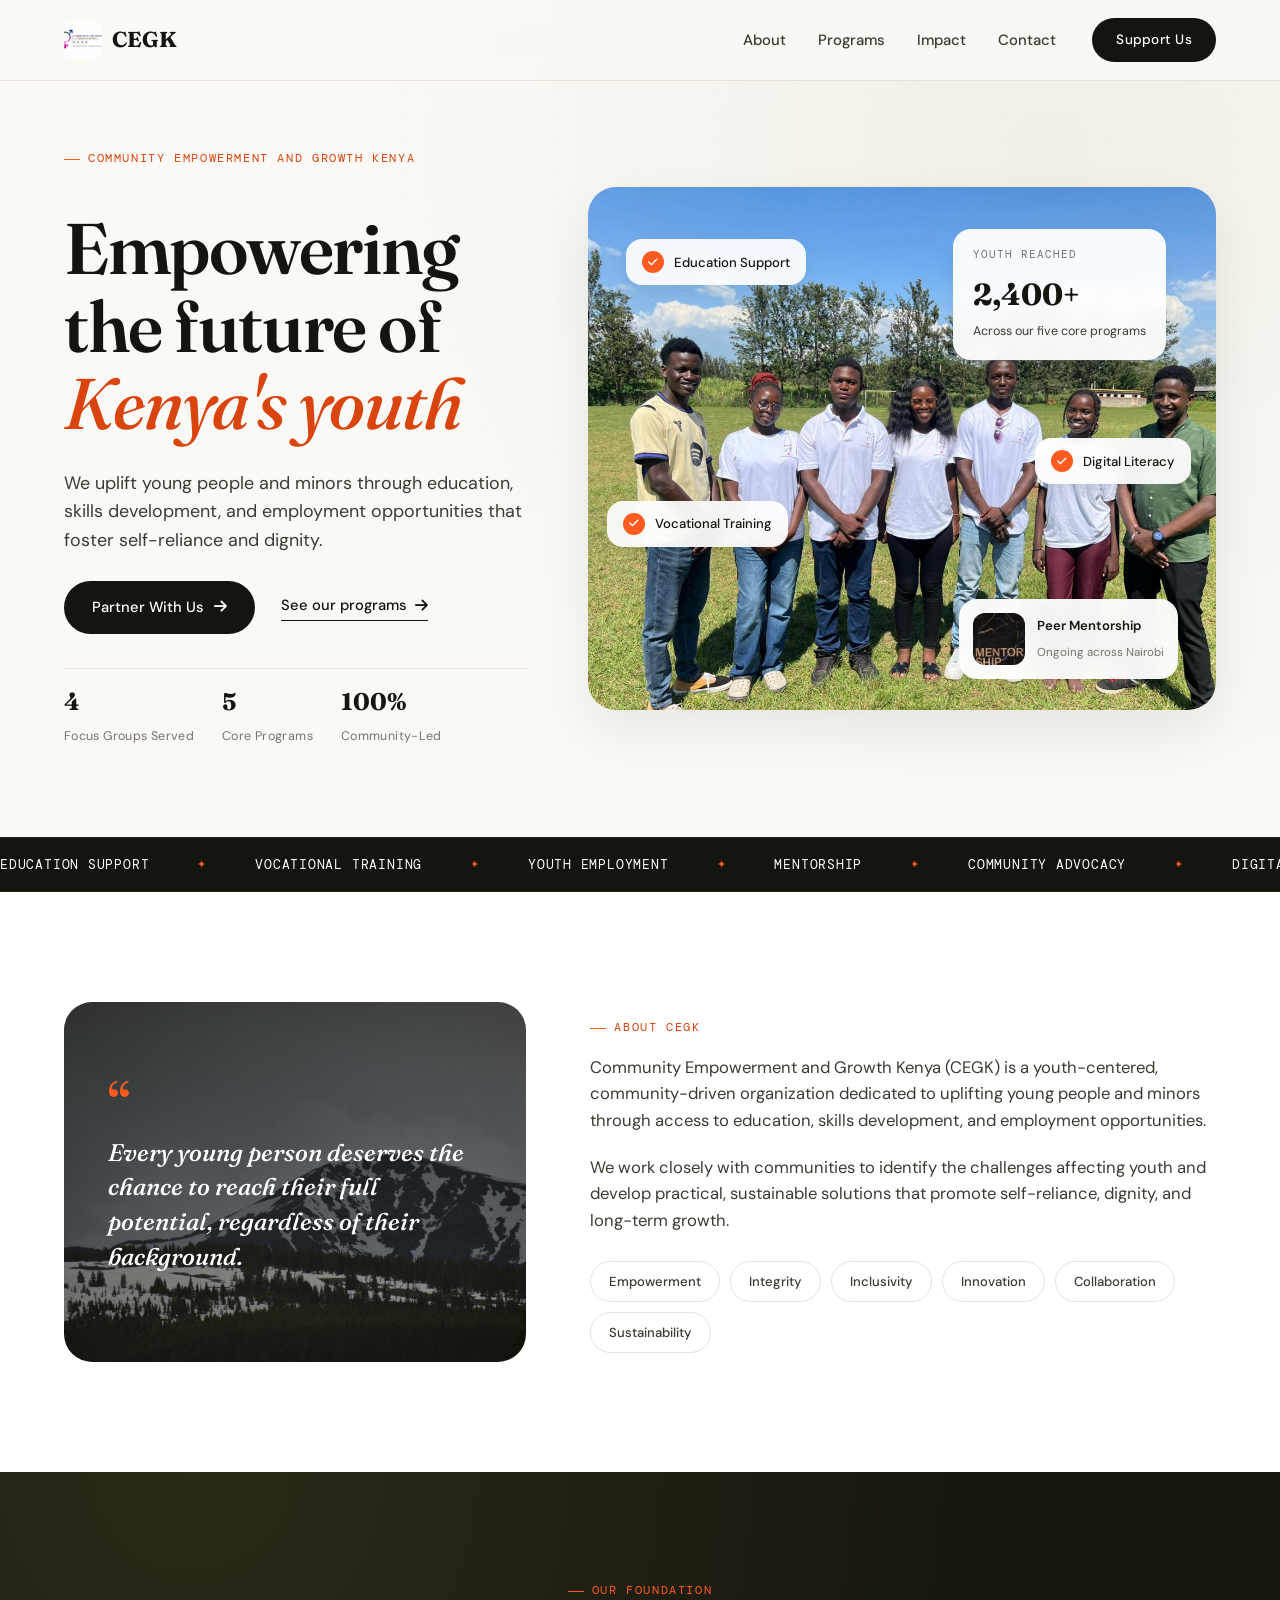
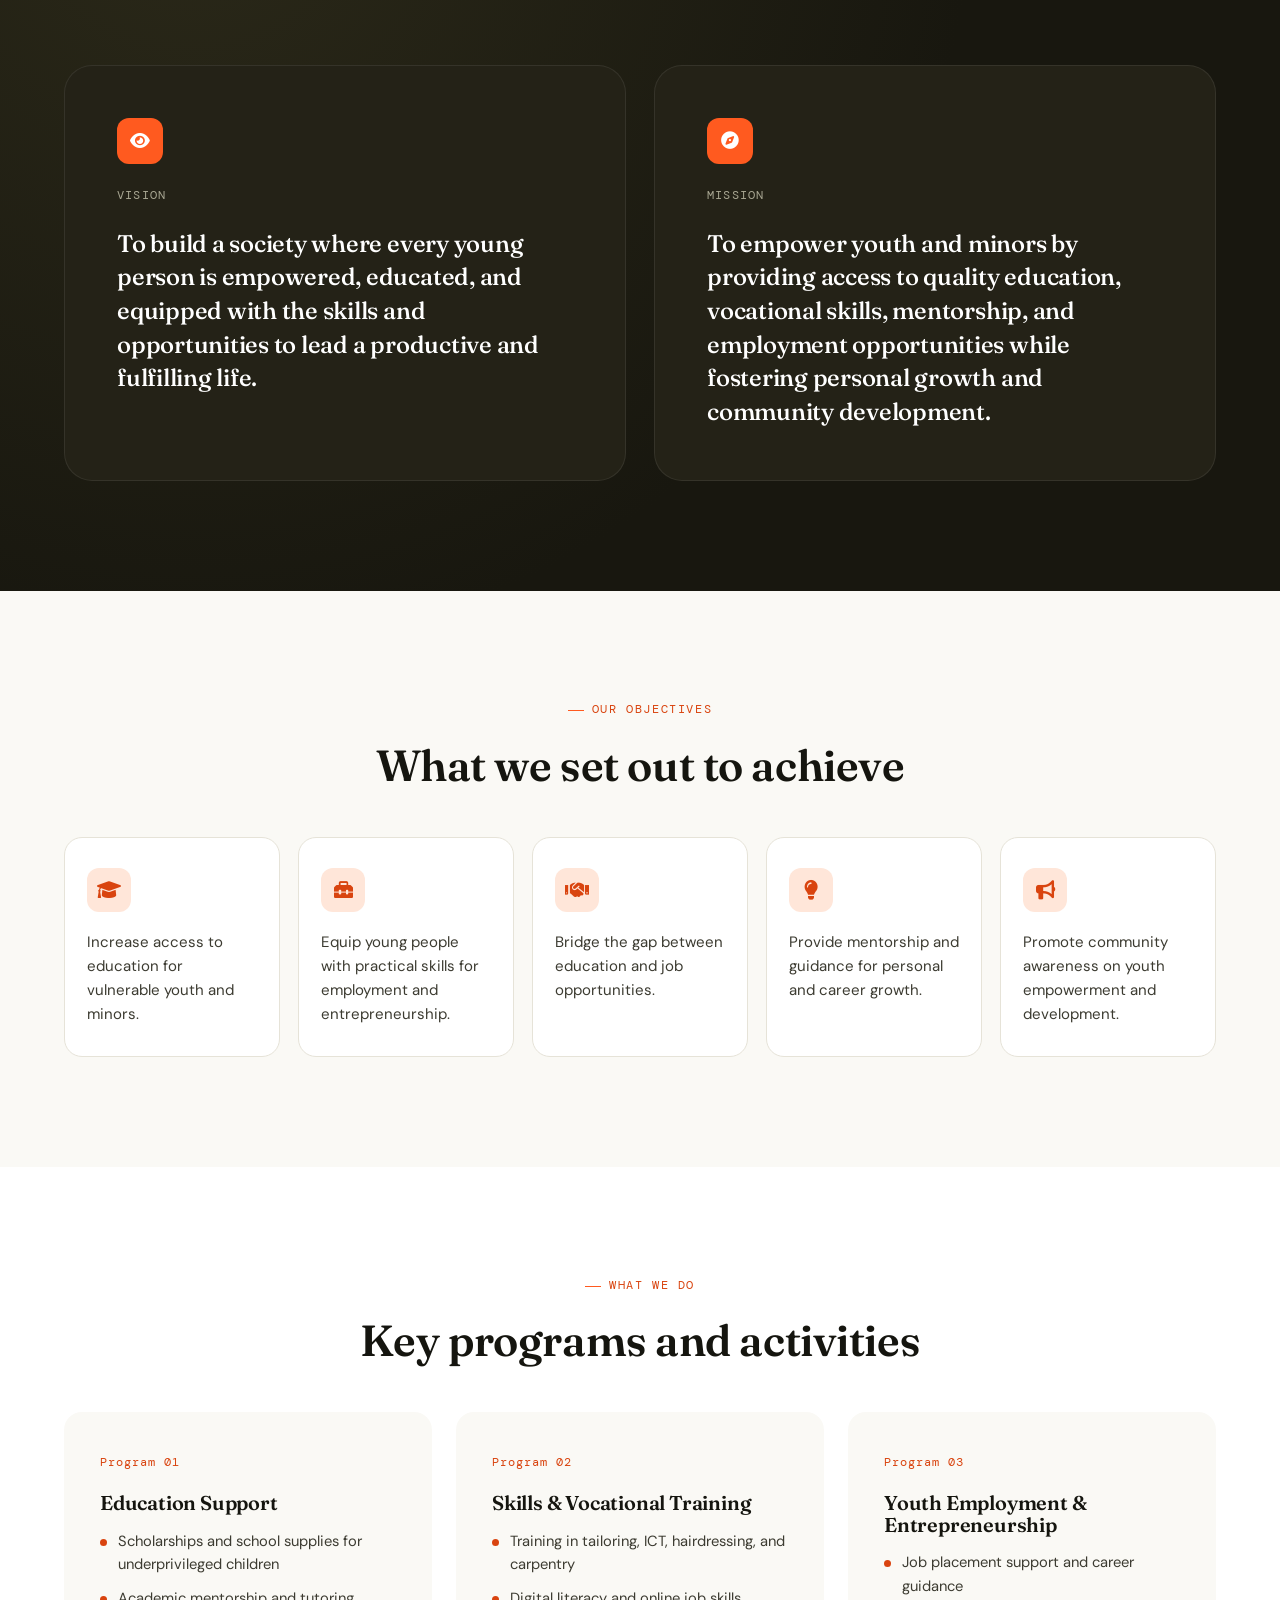
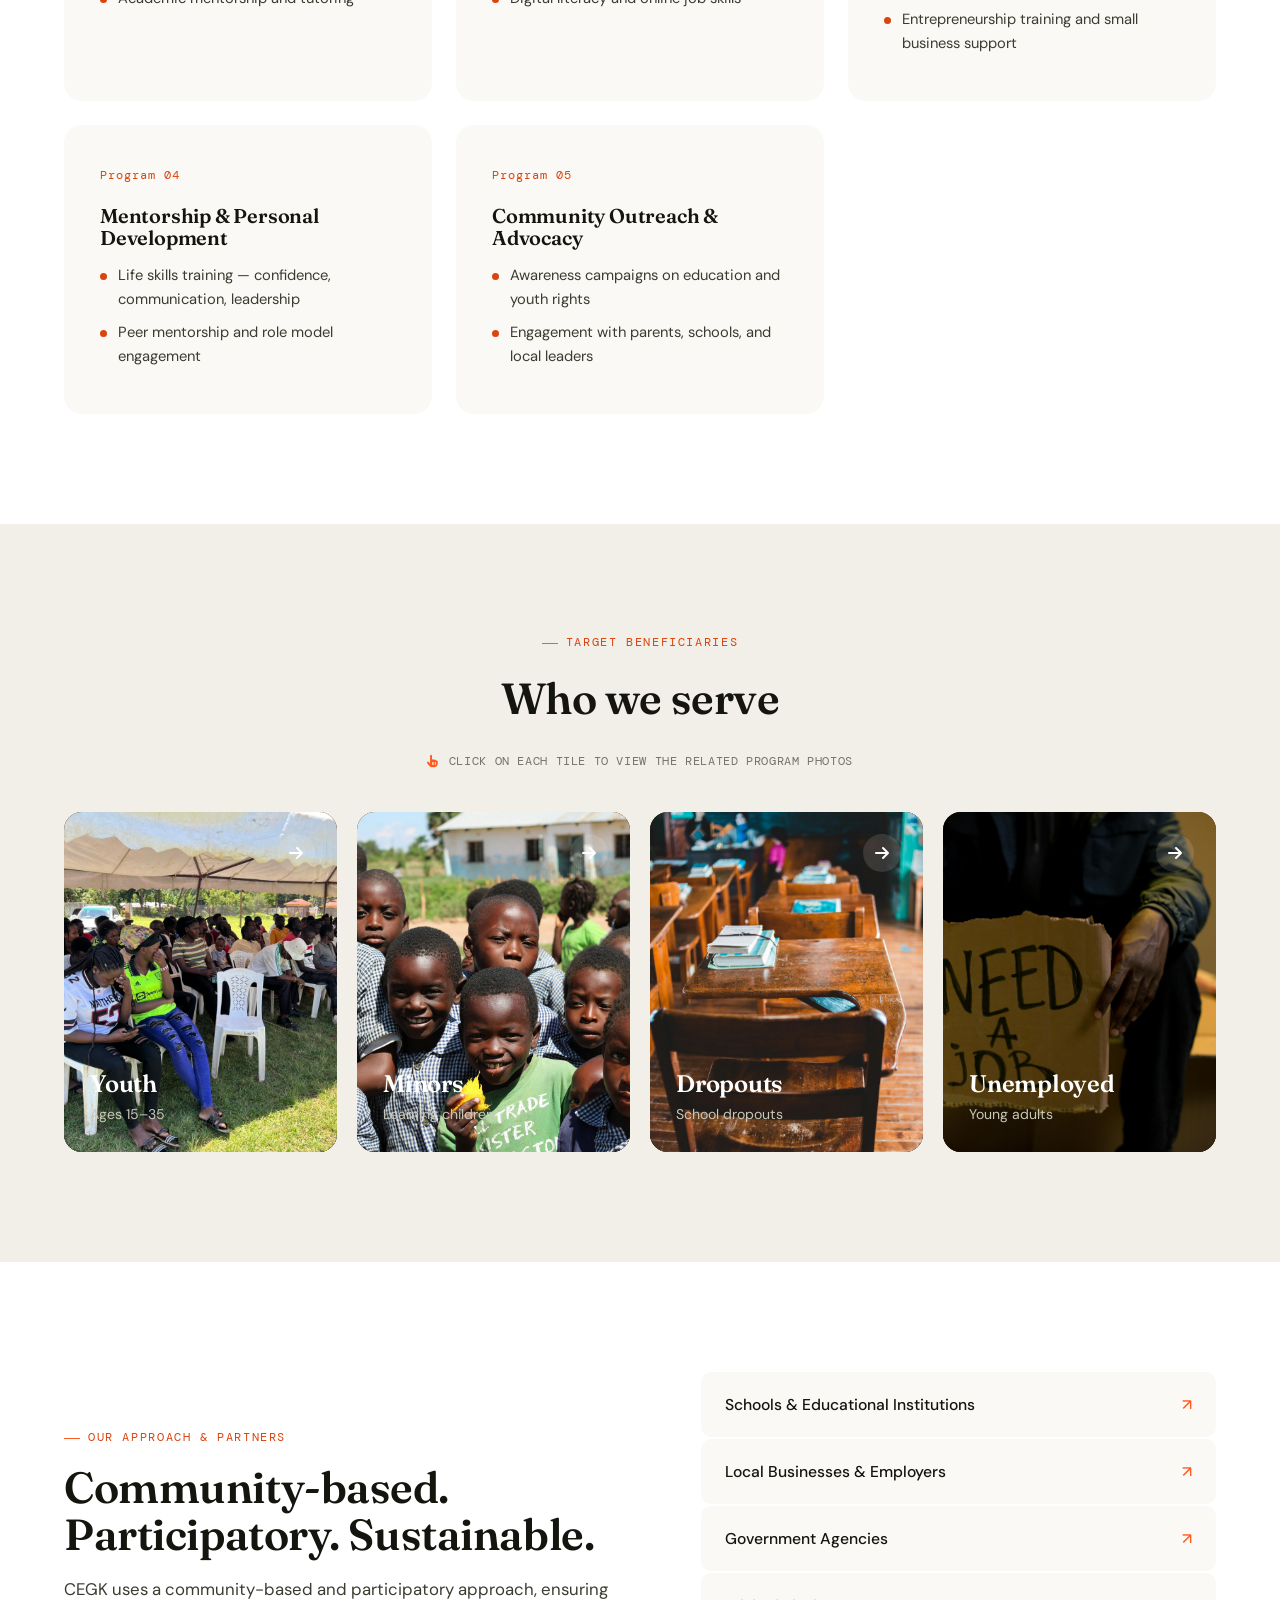
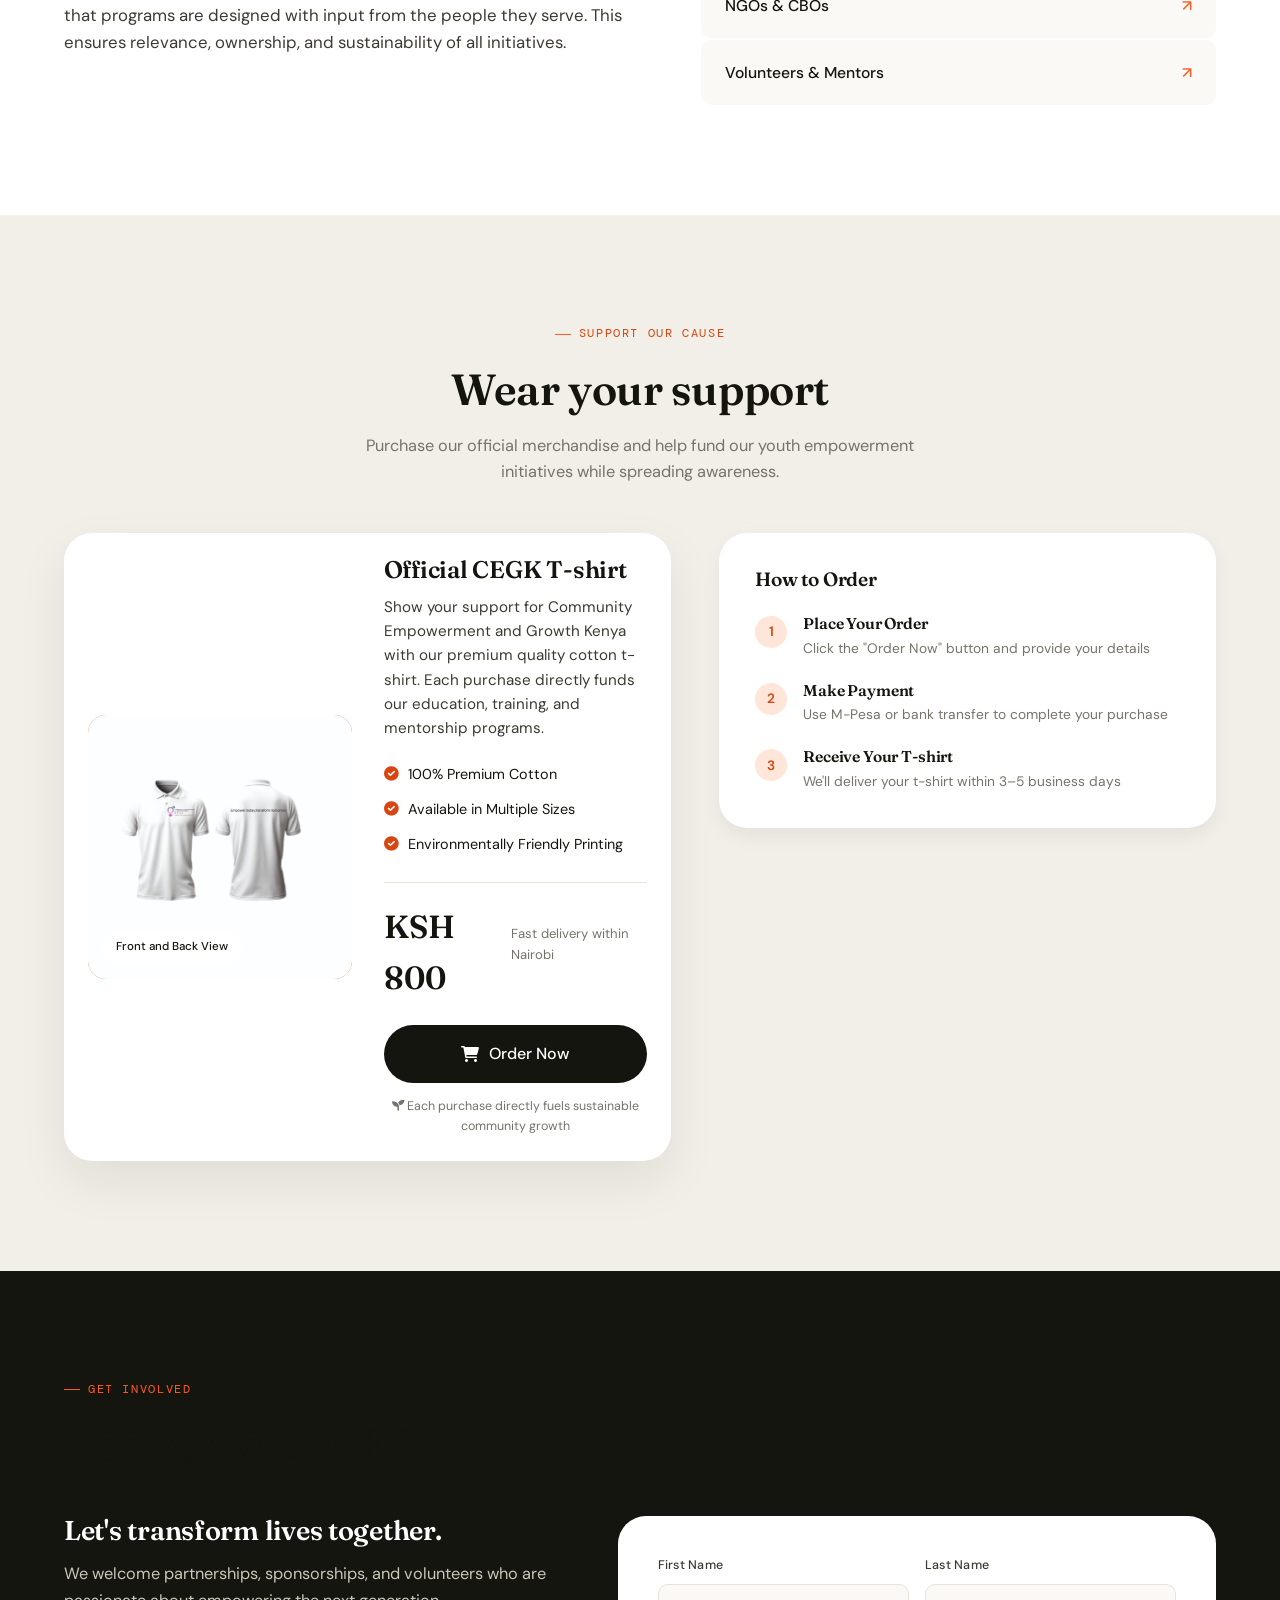
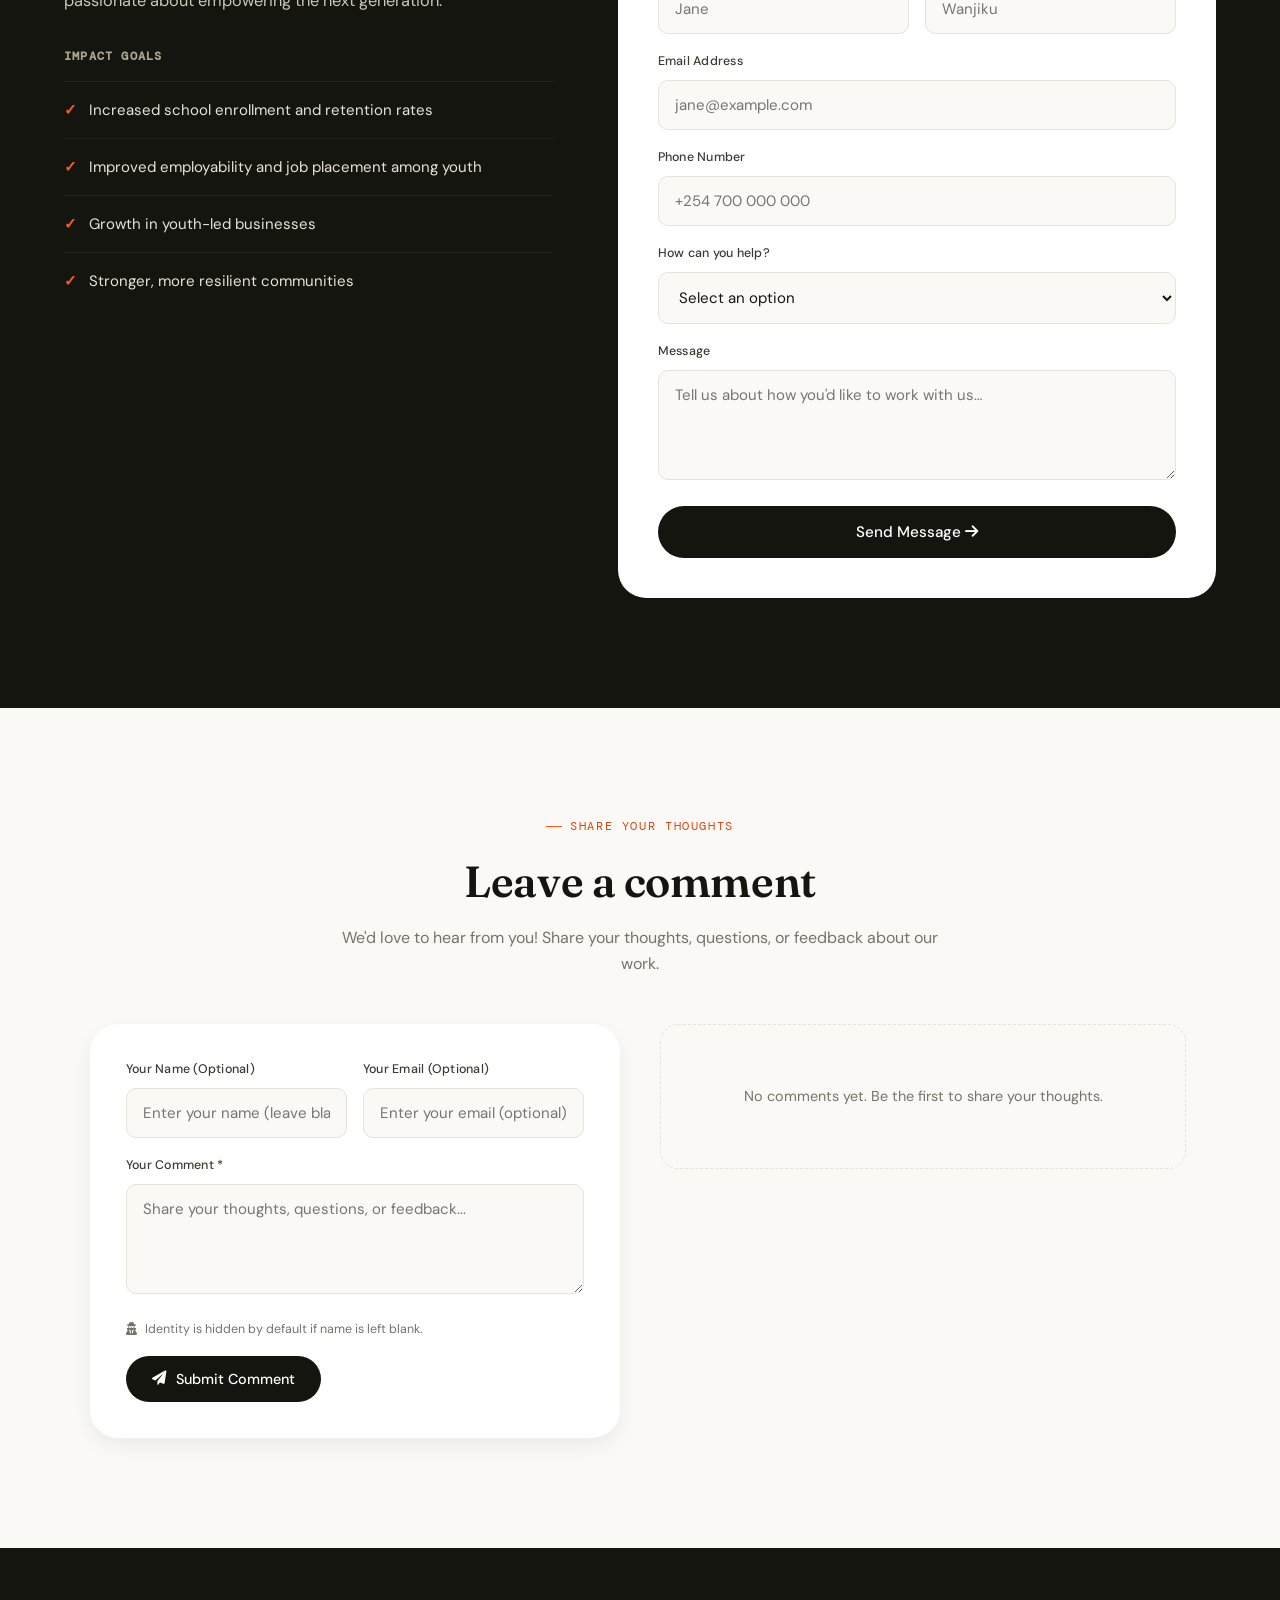
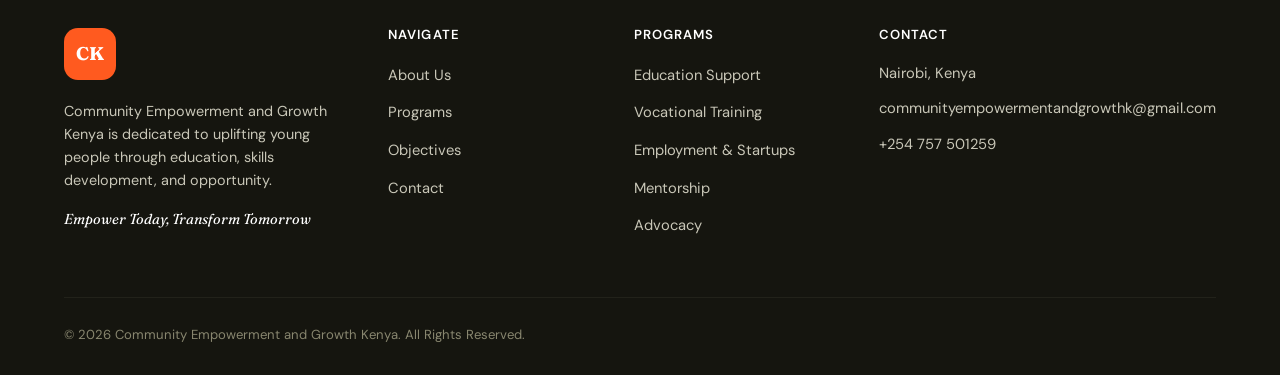
==== commit 465b5ad7: "update" ====
--- a/index.html
+++ b/index.html
@@ -1,14 +1,15 @@
 <!DOCTYPE html>
 <html lang="en">
 <head>
-    <meta charset="UTF-8">
-    <meta name="viewport" content="width=device-width, initial-scale=1.0">
-    <link rel="icon" type="image/jpeg" href="logo.jpeg">
-    <title>CEGK: Empower Today, Transform Tomorrow</title>
-    <link rel="preconnect" href="https://fonts.googleapis.com">
-    <link href="https://fonts.googleapis.com/css2?family=Playfair+Display:wght@400;700;900&family=DM+Sans:wght@300;400;500&display=swap" rel="stylesheet">
-    <link rel="stylesheet" href="style.css">
-    <link rel="stylesheet" href="https://cdnjs.cloudflare.com/ajax/libs/font-awesome/6.0.0/css/all.min.css">
+<meta charset="UTF-8">
+<meta name="viewport" content="width=device-width, initial-scale=1.0">
+<title>CEGK: Empower Today, Transform Tomorrow</title>
+<meta name="description" content="Community Empowerment and Growth Kenya uplifts youth and minors through education, vocational training, mentorship and employment support.">
+<link rel="icon" type="image/jpeg" href="logo.jpeg">
+<link rel="preconnect" href="https://fonts.googleapis.com">
+<link href="https://fonts.googleapis.com/css2?family=Fraunces:ital,opsz,wght@0,9..144,400;0,9..144,500;0,9..144,600;0,9..144,700;0,9..144,900;1,9..144,500&family=DM+Sans:wght@400;500;700&family=DM+Mono:wght@400;500&display=swap" rel="stylesheet">
+<link rel="stylesheet" href="style.css">
+<link rel="stylesheet" href="https://cdnjs.cloudflare.com/ajax/libs/font-awesome/6.0.0/css/all.min.css">
 </head>
 <body>
 
@@ -18,21 +19,17 @@
       <img src="logo.jpeg" alt="CEGK Logo" class="logo-img">
       <span>CEGK</span>
     </a>
-
     <div class="hamburger" id="hamburger">
-      <span></span>
-      <span></span>
-      <span></span>
-    </div>
-
+      <span></span><span></span><span></span>
+    </div>
     <div class="nav-menu" id="navMenu">
       <ul class="nav-links">
         <li><a href="#about">About</a></li>
         <li><a href="#programs">Programs</a></li>
-        <li><a href="#impact">Impact</a></li>
+        <li><a href="#beneficiaries">Impact</a></li>
         <li><a href="#contact">Contact</a></li>
       </ul>
-      <a class="nav-cta" href="#contact">SUPPORT US</a>
+      <a class="nav-cta" href="#contact">Support Us</a>
     </div>
   </div>
 </nav>
@@ -40,11 +37,36 @@
 <section class="hero">
   <div class="hero-noise"></div>
   <div class="hero-container">
-    <h1 class="hero-title">Empowering the <br>future of Kenya's <br>youth.</h1>
-    <div class="hero-bottom">
-      <p class="hero-sub">We uplift young people and minors through education, skills development, and employment opportunities to foster self-reliance and dignity. </p>
+    <div class="hero-copy">
+      <div class="eyebrow">Community Empowerment and Growth Kenya</div>
+      <h1 class="hero-title">Empowering the future of <em>Kenya's youth</em></h1>
+      <p class="hero-sub">We uplift young people and minors through education, skills development, and employment opportunities that foster self-reliance and dignity.</p>
       <div class="hero-actions">
-        <span class="ticker-label">Empower Today Transform Tomorrow</span>
+        <a href="#contact" class="btn btn-primary">Partner With Us <i class="fas fa-arrow-right"></i></a>
+        <a href="#programs" class="btn-link">See our programs <i class="fas fa-arrow-right"></i></a>
+      </div>
+      <div class="hero-stats">
+        <div class="hero-stat"><b>4</b><span>Focus Groups Served</span></div>
+        <div class="hero-stat"><b>5</b><span>Core Programs</span></div>
+        <div class="hero-stat"><b>100%</b><span>Community-Led</span></div>
+      </div>
+    </div>
+    <div class="hero-visual">
+      <img src="team.jpeg" alt="CEGK team and youth beneficiaries">
+      <div class="badge-card badge-top"><i class="fas fa-check"></i> Education Support</div>
+      <div class="badge-card badge-mid"><i class="fas fa-check"></i> Vocational Training</div>
+      <div class="badge-card badge-right"><i class="fas fa-check"></i> Digital Literacy</div>
+      <div class="badge-stat">
+        <span>Youth reached</span>
+        <b>2,400+</b>
+        <p>Across our five core programs</p>
+      </div>
+      <div class="badge-bottom">
+        <img src="mentor-thumb.jpg" alt="Mentorship session" class="thumb">
+        <div>
+          <h5>Peer Mentorship</h5>
+          <span>Ongoing across Nairobi</span>
+        </div>
       </div>
     </div>
   </div>
@@ -52,272 +74,254 @@
 
 <div class="ticker">
   <div class="ticker-items">
-    <span>Education Support</span> 
+    <span>Education Support</span>
     <span>Vocational Training</span>
-    <span>Youth Employment</span> 
-    <span>Mentorship</span> 
-    <span>Community Advocacy</span> 
-    <span>Digital Literacy</span> 
-    <span>Entrepreneurship</span> 
-    <span>Life Skills</span> 
-    <span>Education Support</span> 
-    <span>Vocational Training</span> 
     <span>Youth Employment</span>
-    <span>Mentorship</span> 
-    <span>Community Advocacy</span> 
-    <span>Digital Literacy</span> 
-    <span>Entrepreneurship</span> 
-    <span>Life Skills</span> 
+    <span>Mentorship</span>
+    <span>Community Advocacy</span>
+    <span>Digital Literacy</span>
+    <span>Entrepreneurship</span>
+    <span>Life Skills</span>
+    <span>Education Support</span>
+    <span>Vocational Training</span>
+    <span>Youth Employment</span>
+    <span>Mentorship</span>
+    <span>Community Advocacy</span>
+    <span>Digital Literacy</span>
+    <span>Entrepreneurship</span>
+    <span>Life Skills</span>
   </div>
 </div>
 
 <section id="about">
   <div class="about-grid">
     <div class="about-visual">
-      <div class="about-bg-pattern"></div>
-      <blockquote class="about-quote">
-        "Every young person deserves the chance to reach their full potential, regardless of their background." 
-      </blockquote>
+      <blockquote class="about-quote">Every young person deserves the chance to reach their full potential, regardless of their background.</blockquote>
     </div>
     <div class="about-text-panel">
-      <div class="section-label">About CEGK</div>
-      <p>Community Empowerment and Growth Kenya (CEGK) is a youth-centered, community-driven organization dedicated to uplifting young people and minors through access to education, skills development, and employment opportunities. </p>
-      <p>We work closely with communities to identify challenges affecting youth and develop practical, sustainable solutions that promote self-reliance, dignity, and long-term growth. </p>
+      <div class="eyebrow">About CEGK</div>
+      <p>Community Empowerment and Growth Kenya (CEGK) is a youth-centered, community-driven organization dedicated to uplifting young people and minors through access to education, skills development, and employment opportunities.</p>
+      <p>We work closely with communities to identify the challenges affecting youth and develop practical, sustainable solutions that promote self-reliance, dignity, and long-term growth.</p>
       <div class="values-row">
-        <span class="value-pill">Empowerment</span> 
-        <span class="value-pill">Integrity</span> 
-        <span class="value-pill">Inclusivity</span> 
-        <span class="value-pill">Innovation</span> 
-        <span class="value-pill">Collaboration</span> 
-        <span class="value-pill">Sustainability</span> 
+        <span class="value-pill">Empowerment</span>
+        <span class="value-pill">Integrity</span>
+        <span class="value-pill">Inclusivity</span>
+        <span class="value-pill">Innovation</span>
+        <span class="value-pill">Collaboration</span>
+        <span class="value-pill">Sustainability</span>
       </div>
     </div>
   </div>
 </section>
 
 <section class="vm-section">
-  <div class="section-label" style="color:#a8d59c;">Our Foundation</div>
+  <div class="section-header centered">
+    <div class="eyebrow">Our Foundation</div>
+  </div>
   <div class="vm-grid">
     <div class="vm-card">
-      <span class="vm-num">01</span>
+      <div class="vm-icon"><i class="fas fa-eye"></i></div>
       <span class="vm-tag">Vision</span>
-      <h3>To build a society where every young person is empowered, educated, and equipped with the skills and opportunities to lead a productive and fulfilling life. </h3>
+      <h3>To build a society where every young person is empowered, educated, and equipped with the skills and opportunities to lead a productive and fulfilling life.</h3>
     </div>
     <div class="vm-card">
-      <span class="vm-num">02</span>
+      <div class="vm-icon"><i class="fas fa-compass"></i></div>
       <span class="vm-tag">Mission</span>
-      <h3>To empower youth and minors by providing access to quality education, vocational skills, mentorship, and employment opportunities while fostering personal growth and community development. </h3>
+      <h3>To empower youth and minors by providing access to quality education, vocational skills, mentorship, and employment opportunities while fostering personal growth and community development.</h3>
     </div>
   </div>
 </section>
 
 <section class="objectives-section" id="impact">
-  <div class="section-label">Our Objectives</div>
-  <h2 class="section-title">What we set out to achieve</h2> 
+  <div class="section-header centered">
+    <div class="eyebrow">Our Objectives</div>
+    <h2 class="section-title">What we set out to achieve</h2>
+  </div>
   <div class="obj-grid">
     <div class="obj-card animate-on-scroll">
-      <div class="obj-icon">🎓</div>
-      <p>Increase access to education for vulnerable youth and minors. </p>
+      <div class="obj-icon"><i class="fas fa-graduation-cap"></i></div>
+      <p>Increase access to education for vulnerable youth and minors.</p>
     </div>
     <div class="obj-card animate-on-scroll">
-      <div class="obj-icon">🛠</div>
+      <div class="obj-icon"><i class="fas fa-toolbox"></i></div>
       <p>Equip young people with practical skills for employment and entrepreneurship.</p>
     </div>
     <div class="obj-card animate-on-scroll">
-      <div class="obj-icon">🤝</div>
-      <p>Bridge the gap between education and job opportunities. </p>
+      <div class="obj-icon"><i class="fas fa-handshake"></i></div>
+      <p>Bridge the gap between education and job opportunities.</p>
     </div>
     <div class="obj-card animate-on-scroll">
-      <div class="obj-icon">💡</div>
-      <p>Provide mentorship and guidance for personal and career growth. </p>
+      <div class="obj-icon"><i class="fas fa-lightbulb"></i></div>
+      <p>Provide mentorship and guidance for personal and career growth.</p>
     </div>
     <div class="obj-card animate-on-scroll">
-      <div class="obj-icon">📣</div>
+      <div class="obj-icon"><i class="fas fa-bullhorn"></i></div>
       <p>Promote community awareness on youth empowerment and development.</p>
     </div>
   </div>
 </section>
 
 <section class="programs-section" id="programs">
-  <div class="section-label">What We Do</div> 
-  <h2 class="section-title">Key programs &amp; activities</h2>
+  <div class="section-header centered">
+    <div class="eyebrow">What We Do</div>
+    <h2 class="section-title">Key programs and activities</h2>
+  </div>
   <div class="programs-grid">
     <div class="prog-card">
-      <span class="prog-card-num">01</span>
-      <h3>Education Support</h3> 
-      <ul>
-        <li>Scholarships and school supplies for underprivileged children </li>
-        <li>Academic mentorship and tutoring </li>
+      <span class="prog-card-num">Program 01</span>
+      <h3>Education Support</h3>
+      <ul>
+        <li>Scholarships and school supplies for underprivileged children</li>
+        <li>Academic mentorship and tutoring</li>
       </ul>
     </div>
     <div class="prog-card">
-      <span class="prog-card-num">02</span>
+      <span class="prog-card-num">Program 02</span>
       <h3>Skills &amp; Vocational Training</h3>
       <ul>
-        <li>Training in tailoring, ICT, hairdressing, and carpentry </li>
-        <li>Digital literacy and online job skills </li>
+        <li>Training in tailoring, ICT, hairdressing, and carpentry</li>
+        <li>Digital literacy and online job skills</li>
       </ul>
     </div>
     <div class="prog-card">
-      <span class="prog-card-num">03</span>
+      <span class="prog-card-num">Program 03</span>
       <h3>Youth Employment &amp; Entrepreneurship</h3>
       <ul>
-        <li>Job placement support and career guidance </li>
-        <li>Entrepreneurship training and small business support </li>
+        <li>Job placement support and career guidance</li>
+        <li>Entrepreneurship training and small business support</li>
       </ul>
     </div>
     <div class="prog-card">
-      <span class="prog-card-num">04</span>
-      <h3>Mentorship &amp; Personal Development</h3> 
-      <ul>
-        <li>Life skills training — confidence, communication, leadership </li>
+      <span class="prog-card-num">Program 04</span>
+      <h3>Mentorship &amp; Personal Development</h3>
+      <ul>
+        <li>Life skills training — confidence, communication, leadership</li>
         <li>Peer mentorship and role model engagement</li>
       </ul>
     </div>
     <div class="prog-card">
-      <span class="prog-card-num">05</span>
+      <span class="prog-card-num">Program 05</span>
       <h3>Community Outreach &amp; Advocacy</h3>
       <ul>
-        <li>Awareness campaigns on education and youth rights </li>
-        <li>Engagement with parents, schools, and local leaders </li>
-      </ul>
-    </div>
-  </div>
-</section>
-
-<section class="beneficiaries-section" id="grunt">
-  <div class="section-label">Target Beneficiaries</div>
-  <h2 class="section-title">Who we serve</h2>
+        <li>Awareness campaigns on education and youth rights</li>
+        <li>Engagement with parents, schools, and local leaders</li>
+      </ul>
+    </div>
+  </div>
+</section>
+
+<section class="beneficiaries-section" id="beneficiaries">
+  <div class="section-header centered">
+    <div class="eyebrow">Target Beneficiaries</div>
+    <h2 class="section-title">Who we serve</h2>
+  </div>
+  <p class="bene-hint"><i class="fas fa-hand-pointer"></i> Click on each tile to view the related program photos</p>
   <div class="bene-grid">
-    <a href="youth.html" class="bene-card bene-card-youth animate-on-scroll">
-      <h3>Youth</h3>
-      <p>Ages 15–35</p>
+    <a href="youth.html" class="bene-card animate-on-scroll">
+      <img src="youth.jpeg" alt="Youth beneficiaries, ages 15 to 35">
+      <div class="bene-arrow"><i class="fas fa-arrow-right"></i></div>
+      <div class="bene-card-content">
+        <h3>Youth</h3>
+        <p>Ages 15–35</p>
+      </div>
     </a>
-
-    <a href="minors.html" class="bene-card bene-card-children animate-on-scroll">
-      <h3>Minors</h3>
-      <p>Learning children</p>
+    <a href="minors.html" class="bene-card animate-on-scroll">
+      <img src="children.jpg" alt="Minors and learning children">
+      <div class="bene-arrow"><i class="fas fa-arrow-right"></i></div>
+      <div class="bene-card-content">
+        <h3>Minors</h3>
+        <p>Learning children</p>
+      </div>
     </a>
-
-    <a href="dropouts.html" class="bene-card bene-card-dropouts animate-on-scroll">
-      <h3>Dropouts</h3>
-      <p>School dropouts</p>
+    <a href="dropouts.html" class="bene-card animate-on-scroll">
+      <img src="dropout.jpg" alt="School dropouts in vocational training">
+      <div class="bene-arrow"><i class="fas fa-arrow-right"></i></div>
+      <div class="bene-card-content">
+        <h3>Dropouts</h3>
+        <p>School dropouts</p>
+      </div>
     </a>
-
-    <a href="unemployed.html" class="bene-card bene-card-unemployed animate-on-scroll">
-      <h3>Unemployed</h3>
-      <p>Young adults</p>
+    <a href="unemployed.html" class="bene-card animate-on-scroll">
+      <img src="unemployment.jpg" alt="Unemployed young adults in skills programs">
+      <div class="bene-arrow"><i class="fas fa-arrow-right"></i></div>
+      <div class="bene-card-content">
+        <h3>Unemployed</h3>
+        <p>Young adults</p>
+      </div>
     </a>
-  </div>
   </div>
 </section>
 
 <section class="approach-section">
   <div class="approach-inner">
     <div class="approach-text">
-      <div class="section-label">Our Approach &amp; Partners</div>
+      <div class="eyebrow">Our Approach &amp; Partners</div>
       <h2 class="section-title">Community-based. Participatory. Sustainable.</h2>
       <p>CEGK uses a community-based and participatory approach, ensuring that programs are designed with input from the people they serve. This ensures relevance, ownership, and sustainability of all initiatives.</p>
     </div>
-    <div>
-      <div class="collab-list">
-        <div class="collab-item">Schools &amp; Educational Institutions</div>
-        <div class="collab-item">Local Businesses &amp; Employers</div>
-        <div class="collab-item">Government Agencies</div>
-        <div class="collab-item">NGOs &amp; CBOs</div>
-        <div class="collab-item">Volunteers &amp; Mentors</div>
-      </div>
-    </div>
-  </div>
-</section>
-
-<section id="merchandise" class="merchandise-section scroll-mt-20">
-    <div class="max-w-7xl mx-auto px-4 sm:px-6 lg:px-8">
-        <div class="section-header fade-up">
-            <div class="section-label">Support Our Cause</div>
-            <h2 class="section-title">Wear Your Support</h2>
-            <p class="comment-subtitle">Purchase our official merchandise and help fund our youth empowerment initiatives while spreading awareness.</p>
-        </div>
-        <div class="merchandise-content">
-            <div class="product-card fade-up delay-100">
-                <div class="product-images">
-                    <div class="product-image-container">
-                        <img src="shirts.jpeg" alt="CEGK T-shirt Front" class="product-image">
-                        <div class="image-label">Front and Back View</div>
-                    </div>
-                </div>
-                                    
-                <div class="product-details">
-                    <h3 class="product-title">Official CEGK T-shirt</h3>
-                    <p class="product-description">
-                        Show your support for Community Empowerment and Growth Kenya with our premium quality cotton t-shirt. 
-                        Each purchase directly funds our education support, vocational training, and youth mentorship programs.
-                    </p>
-                                            
-                    <div class="product-features">
-                        <div class="feature-item">
-                            <i class="fas fa-check-circle text-green-600"></i>
-                            <span>100% Premium Cotton</span>
-                        </div>
-                        <div class="feature-item">
-                            <i class="fas fa-check-circle text-green-600"></i>
-                            <span>Available in Multiple Sizes</span>
-                        </div>
-                        <div class="feature-item">
-                            <i class="fas fa-check-circle text-green-600"></i>
-                            <span>Environmentally Friendly Printing</span>
-                        </div>
-                    </div>
-                                            
-                    <div class="pricing-section">
-                        <div class="price">KSH 800</div>
-                        <p class="shipping-info">Fast delivery within Nairobi</p>
-                    </div>
-                                           
-                    <div class="action-section">
-                        <a class='order-btn' href='/purchase'>
-                            <i class="fas fa-shopping-cart mr-2"></i> Order Now
-                        </a>
-                        <p class="support-text">
-                            <i class="fas fa-seedling mr-1"></i>
-                            Each purchase directly fuels sustainable community growth
-                        </p>
-                    </div>
-                </div>
-            </div>
-            <div class="ordering-info fade-up delay-200">
-                <h3 class="ordering-title">How to Order</h3>
-                <div class="ordering-steps">
-                    <div class="step">
-                        <div class="step-number">1</div>
-                        <div class="step-content">
-                            <h4>Place Your Order</h4>
-                            <p>Click the "Order Now" button and provide your details</p>
-                        </div>
-                    </div>
-                    <div class="step">
-                        <div class="step-number">2</div>
-                        <div class="step-content">
-                            <h4>Make Payment</h4>
-                            <p>Use M-Pesa or bank transfer to complete your purchase</p>
-                        </div>
-                    </div>
-                    <div class="step">
-                        <div class="step-number">3</div>
-                        <div class="step-content">
-                            <h4>Receive Your T-shirt</h4>
-                            <p>We'll deliver your t-shirt within 3-5 business days</p>
-                        </div>
-                    </div>
-                </div>
-            </div>
-        </div>
-    </div>
+    <div class="collab-list">
+      <div class="collab-item">Schools &amp; Educational Institutions</div>
+      <div class="collab-item">Local Businesses &amp; Employers</div>
+      <div class="collab-item">Government Agencies</div>
+      <div class="collab-item">NGOs &amp; CBOs</div>
+      <div class="collab-item">Volunteers &amp; Mentors</div>
+    </div>
+  </div>
+</section>
+
+<section id="merchandise" class="merchandise-section">
+  <div class="section-header centered">
+    <div class="eyebrow">Support Our Cause</div>
+    <h2 class="section-title">Wear your support</h2>
+    <p class="section-sub">Purchase our official merchandise and help fund our youth empowerment initiatives while spreading awareness.</p>
+  </div>
+  <div class="merchandise-content">
+    <div class="product-card">
+      <div class="product-image-container">
+        <img src="shirts.jpeg" alt="CEGK T-shirt Front and Back" class="product-image">
+        <span class="image-label">Front and Back View</span>
+      </div>
+      <div class="product-details">
+        <h3 class="product-title">Official CEGK T-shirt</h3>
+        <p class="product-description">Show your support for Community Empowerment and Growth Kenya with our premium quality cotton t-shirt. Each purchase directly funds our education, training, and mentorship programs.</p>
+        <div class="product-features">
+          <div class="feature-item"><i class="fas fa-check-circle"></i><span>100% Premium Cotton</span></div>
+          <div class="feature-item"><i class="fas fa-check-circle"></i><span>Available in Multiple Sizes</span></div>
+          <div class="feature-item"><i class="fas fa-check-circle"></i><span>Environmentally Friendly Printing</span></div>
+        </div>
+        <div class="pricing-section">
+          <div class="price">KSH 800</div>
+          <p class="shipping-info">Fast delivery within Nairobi</p>
+        </div>
+        <a class="order-btn" href="purchase.html"><i class="fas fa-shopping-cart"></i> Order Now</a>
+        <p class="support-text"><i class="fas fa-seedling"></i> Each purchase directly fuels sustainable community growth</p>
+      </div>
+    </div>
+    <div class="ordering-info">
+      <h3 class="ordering-title">How to Order</h3>
+      <div class="ordering-steps">
+        <div class="step">
+          <div class="step-number">1</div>
+          <div class="step-content"><h4>Place Your Order</h4><p>Click the "Order Now" button and provide your details</p></div>
+        </div>
+        <div class="step">
+          <div class="step-number">2</div>
+          <div class="step-content"><h4>Make Payment</h4><p>Use M-Pesa or bank transfer to complete your purchase</p></div>
+        </div>
+        <div class="step">
+          <div class="step-number">3</div>
+          <div class="step-content"><h4>Receive Your T-shirt</h4><p>We'll deliver your t-shirt within 3–5 business days</p></div>
+        </div>
+      </div>
+    </div>
+  </div>
 </section>
 
 <section class="contact-section" id="contact">
-  <div class="section-label">Get Involved</div>
-  <h2 class="section-title">Partner with CEGK</h2>
+  <div class="section-header">
+    <div class="eyebrow">Get Involved</div>
+    <h2 class="section-title">Partner with CEGK</h2>
+  </div>
   <div class="contact-grid">
     <div class="contact-info-side">
       <h3>Let's transform lives together.</h3>
@@ -327,7 +331,7 @@
         <div class="impact-item"><span>Increased school enrollment and retention rates</span></div>
         <div class="impact-item"><span>Improved employability and job placement among youth</span></div>
         <div class="impact-item"><span>Growth in youth-led businesses</span></div>
-        <div class="impact-item"><span>Stronger, more resilient communities </span></div>
+        <div class="impact-item"><span>Stronger, more resilient communities</span></div>
       </div>
     </div>
     <div class="form-side">
@@ -335,7 +339,6 @@
         <input type="hidden" name="access_key" value="700556ac-7c65-4a6d-b724-38cb4fbbc600">
         <input type="hidden" name="from_name" value="CEGK Website">
         <input type="hidden" name="subject" value="New Partnership Inquiry">
-
         <div class="form-row">
           <div class="field-group">
             <label>First Name</label>
@@ -369,20 +372,20 @@
           <label>Message</label>
           <textarea name="message" placeholder="Tell us about how you'd like to work with us…" required></textarea>
         </div>
-        <button type="submit" class="submit-btn" id="submit-btn">Send Message →</button>
+        <button type="submit" class="submit-btn" id="submit-btn">Send Message <i class="fas fa-arrow-right"></i></button>
+        <p class="form-status" id="contactStatus"></p>
       </form>
     </div>
-    </div>
   </div>
 </section>
 
 <section class="comment-section">
-  <div class="section-label">Share Your Thoughts</div>
-  <h2 class="section-title">Leave a Comment</h2>
-  <p class="comment-subtitle">We'd love to hear from you! Share your thoughts, questions, or feedback about our work.</p>
-
+  <div class="section-header centered">
+    <div class="eyebrow">Share Your Thoughts</div>
+    <h2 class="section-title">Leave a comment</h2>
+    <p class="comment-subtitle">We'd love to hear from you! Share your thoughts, questions, or feedback about our work.</p>
+  </div>
   <div class="comment-main-layout">
-    
     <div class="comment-form-container">
       <form id="commentForm">
         <div class="comment-form-row">
@@ -401,16 +404,13 @@
         </div>
         <div class="comment-footer">
           <p class="privacy-note"><i class="fas fa-user-secret"></i> Identity is hidden by default if name is left blank.</p>
-          <button type="submit" class="comment-btn" id="comment-submit-btn">
-            <i class="fas fa-paper-plane"></i> Submit Comment
-          </button>
+          <button type="submit" class="comment-btn" id="comment-submit-btn"><i class="fas fa-paper-plane"></i> Submit Comment</button>
         </div>
       </form>
     </div>
-
     <div id="recent-comments-container" class="recent-comments-list">
-        </div>
-
+      <div class="comment-empty">No comments yet. Be the first to share your thoughts.</div>
+    </div>
   </div>
 </section>
 
--- a/style.css
+++ b/style.css
@@ -1,1078 +1,1569 @@
-:root {
-  --green: #2D6A2F;
-  --green-light: #4A9E4D;
-  --green-pale: #EAF3DE;
-  --gold: #C89B3C;
-  --gold-pale: #FFF8E7;
-  --dark: #111710;
-  --mid: #2C3529;
-  --text: #1C251A;
-  --muted: #5A6B58;
-  --border: rgba(45,106,47,0.15);
-  --white: #FFFFFF;
-  --off: #F5F7F4;
-}
-* { margin: 0; padding: 0; box-sizing: border-box; }
-html { scroll-behavior: smooth; }
-body { font-family: 'DM Sans', sans-serif; color: var(--text); background: var(--white); overflow-x: hidden; }
-
-nav {
-  position: fixed;
-  top: 20px;
-  width: 100%;
-  z-index: 1000;
-  background: transparent;
-  padding: 0 5%;
-  display: flex;
-  justify-content: center;
-  align-items: center;
-}
-
-.nav-container {
-  display: flex;
-  align-items: center;
-  justify-content: center; 
-  width: 100%;
-  max-width: 1400px;
-  position: relative;
-}
-
-.nav-brand {
-  display: flex;
-  align-items: center;
-  gap: 12px;
-  text-decoration: none;
-  position: absolute;
-  left: 0;
-}
-
-.logo-img {
-  height: 40px;
-  width: auto;
-  object-fit: contain;
-}
-
-.nav-brand span {
-  color: #1B3318; 
-  font-size: 1.1rem;
-  font-weight: 700;
-  letter-spacing: 0.5px;
-}
-
-.nav-menu {
-  background: rgba(17, 23, 16, 0.88);
-  backdrop-filter: blur(12px);
-  border: 1px solid rgba(255, 255, 255, 0.1);
-  border-radius: 12px;
-  display: flex;
-  align-items: center;
-  padding: 6px 6px 6px 24px;
-  gap: 30px;
-}
-
-.nav-links {
-  display: flex;
-  gap: 25px;
-  list-style: none;
-}
-
-.nav-links a {
-  color: rgba(255, 255, 255, 0.8);
-  text-decoration: none;
-  font-size: 0.75rem;
-  letter-spacing: 1px;
-  font-weight: 500;
-  transition: color 0.3s;
-}
-
-.nav-links a:hover {
-  color: #FFFFFF;
-}
-
-.nav-cta {
-  background: #333;
-  color: #FFFFFF;
-  padding: 10px 20px;
-  border-radius: 8px;
-  text-decoration: none;
-  font-size: 0.75rem;
-  font-weight: 500;
-  transition: background 0.3s;
-}
-
-.hero {
-  min-height: 100vh;
-  background: linear-gradient(rgba(0,0,0,0.2), rgba(0,0,0,0.4)), url('team.jpeg') no-repeat center center/cover;
-  display: flex;
-  flex-direction: column;
-  justify-content: flex-end;
-  padding: 0 5% 100px;
-  position: relative;
-}
-
-.hero-container {
-  width: 100%;
-  max-width: 1400px;
-  margin: 0 auto;
-}
-
-.hero-title {
-  font-family: 'Playfair Display', serif;
-  font-size: clamp(3rem, 8vw, 6rem);
-  font-weight: 400;
-  line-height: 0.95;
-  color: #fff;
-  margin-bottom: 40px;
-}
-
-.hero-bottom {
-  display: flex;
-  justify-content: space-between;
-  align-items: flex-end;
-}
-
-.hero-sub {
-  max-width: 450px;
-  font-size: 1rem;
-  line-height: 1.5;
-  color: #fff;
-}
-
-.btn-primary {
-  background: #333;
-  color: #fff;
-  padding: 18px 28px;
-  border-radius: 12px;
-  text-decoration: none;
-  font-size: 0.75rem;
-  letter-spacing: 1px;
-  transition: 0.3s;
-}
-
-.btn-arrow {
-  background: #d1f5a9;
-  color: #000;
-  width: 54px;
-  height: 54px;
-  display: flex;
-  align-items: center;
-  justify-content: center;
-  border-radius: 12px;
-  text-decoration: none;
-  font-size: 1.4rem;
-  transition: 0.3s;
-}
-.hero-title em { font-style: italic; color: #a8d59c; }
-.hero-bottom { display: flex; justify-content: space-between; align-items: flex-end; gap: 40px; }
-.hero-sub { max-width: 480px; font-size: 1.05rem; line-height: 1.7; color: rgba(255,255,255,0.65); font-weight: 300; }
-.hero-actions {
-  display: flex;
-  align-items: center;
-  flex-shrink: 0;
-}
-
-.hero-actions .ticker-label {
-  flex-shrink: 0; font-size: 0.72rem; letter-spacing: 2px; text-transform: uppercase;
-  background: var(--green); padding: 4px 12px; border-radius: 4px;
-}
-.btn-primary {
-  background: var(--white); color: var(--dark);
-  padding: 14px 28px; border-radius: 8px;
-  text-decoration: none; font-size: 0.82rem; font-weight: 500; letter-spacing: 0.5px;
-  transition: all 0.2s;
-}
-.btn-primary:hover { background: var(--green-pale); }
-.btn-outline {
-  border: 1px solid rgba(255,255,255,0.3); color: rgba(255,255,255,0.85);
-  padding: 14px 28px; border-radius: 8px;
-  text-decoration: none; font-size: 0.82rem; font-weight: 500; letter-spacing: 0.5px;
-  transition: all 0.2s;
-}
-.btn-outline:hover { border-color: #fff; color: #fff; }
-
-.ticker {
-  background: var(--green); color: #fff;
-  padding: 13px 5%;
-  display: flex; align-items: center; gap: 20px;
-  overflow: hidden;
-}
-.ticker-label {
-  flex-shrink: 0; font-size: 0.72rem; letter-spacing: 2px; text-transform: uppercase;
-  background: rgba(255,255,255,0.15); padding: 4px 12px; border-radius: 4px;
-}
-.ticker-items { display: flex; gap: 40px; animation: scroll 18s linear infinite; white-space: nowrap; }
-.ticker-items span { font-size: 0.82rem; opacity: 0.85; }
-.ticker-items span::before { content: "✦  "; opacity: 0.5; }
-@keyframes scroll { from { transform: translateX(0); } to { transform: translateX(-50%); } }
-
-.section { padding: 100px 5%; }
-.section-label {
-  display: inline-flex; align-items: center; gap: 8px;
-  font-size: 0.72rem; letter-spacing: 2.5px; text-transform: uppercase;
-  color: var(--green); font-weight: 500; margin-bottom: 20px;
-}
-.section-label::before { content: ''; width: 20px; height: 2px; background: var(--green); display: block; }
-.section-title {
-  font-family: 'Playfair Display', serif;
-  font-size: clamp(2rem, 4vw, 3.2rem);
-  font-weight: 700; line-height: 1.15; color: var(--dark);
-  max-width: 680px;
-}
-
-.about-grid { display: grid; grid-template-columns: 1fr 1fr; gap: 0; min-height: 560px; }
-.about-visual {
-  background: linear-gradient(rgba(17, 23, 16, 0.7), rgba(17, 23, 16, 0.7)), url('mountain.jpg') no-repeat center center/cover;
-  position: relative;
-  overflow: hidden;
-  display: flex;
-  align-items: flex-end;
-  padding: 50px;
-}
-.about-bg-pattern {
-  position: absolute; inset: 0;
-  background:
-    radial-gradient(circle at 30% 40%, rgba(45,106,47,0.5) 0%, transparent 60%),
-    radial-gradient(circle at 80% 80%, rgba(200,155,60,0.2) 0%, transparent 50%);
-}
-.about-quote {
-  position: relative; z-index: 1;
-  font-family: 'Playfair Display', serif;
-  font-size: clamp(1.5rem, 3vw, 2.2rem);
-  font-weight: 400; font-style: italic;
-  color: #fff; line-height: 1.4;
-  border-left: 3px solid var(--gold);
-  padding-left: 24px;
-}
-.about-text-panel {
-  background: var(--off);
-  padding: 60px 60px;
-  display: flex; flex-direction: column; justify-content: center;
-}
-.about-text-panel p { font-size: 1rem; line-height: 1.8; color: var(--muted); margin-bottom: 20px; }
-.values-row { display: flex; flex-wrap: wrap; gap: 10px; margin-top: 30px; }
-.value-pill {
-  background: var(--white);
-  border: 1px solid var(--border);
-  padding: 8px 18px; border-radius: 100px;
-  font-size: 0.8rem; font-weight: 500; color: var(--green);
-}
-
-.vm-section { background: var(--dark); padding: 90px 5%; }
-.vm-grid { display: grid; grid-template-columns: 1fr 1fr; gap: 2px; margin-top: 60px; }
-.vm-card {
-  background: var(--mid);
-  padding: 50px;
-  position: relative; overflow: hidden;
-}
-.vm-card::before {
-  content: ''; position: absolute; top: 0; left: 0;
-  width: 100%; height: 3px;
-  background: linear-gradient(90deg, var(--green), var(--gold));
-}
-.vm-num {
-  font-family: 'Playfair Display', serif;
-  font-size: 4rem; font-weight: 900;
-  color: rgba(255,255,255,0.06);
-  position: absolute; top: 20px; right: 30px; line-height: 1;
-}
-.vm-tag {
-  font-size: 0.7rem; letter-spacing: 2.5px; text-transform: uppercase;
-  color: var(--gold); font-weight: 500; margin-bottom: 16px; display: block;
-}
-.vm-card h3 {
-  font-family: 'Playfair Display', serif;
-  font-size: clamp(1.2rem, 2vw, 1.5rem);
-  font-weight: 400; color: #fff; line-height: 1.5;
-}
-
-.objectives-section { background: var(--white); padding: 100px 5%; }
-.obj-grid { display: grid; grid-template-columns: repeat(auto-fit, minmax(240px, 1fr)); gap: 24px; margin-top: 60px; }
-.obj-card {
-  border: 1px solid var(--border);
-  border-radius: 12px; padding: 36px 30px;
-  transition: all 0.3s; background: var(--white);
-  opacity: 0; transform: translateY(20px);
-  transition: opacity 0.5s, transform 0.5s, box-shadow 0.3s, border-color 0.3s;
-}
-.obj-card.visible { opacity: 1; transform: translateY(0); }
-.obj-card:hover { border-color: var(--green); box-shadow: 0 8px 30px rgba(45,106,47,0.1); }
-.obj-icon {
-  width: 46px; height: 46px;
-  background: var(--green-pale);
-  border-radius: 10px;
-  display: flex; align-items: center; justify-content: center;
-  margin-bottom: 20px; font-size: 1.3rem;
-}
-.obj-card p { font-size: 0.95rem; line-height: 1.7; color: var(--muted); }
-
-.programs-section {
-  background: var(--dark);
-  padding: 100px 5%;
-}
-.programs-section .section-title { color: #fff; }
-.programs-section .section-label { color: #a8d59c; }
-.programs-section .section-label::before { background: #a8d59c; }
-.programs-grid { display: grid; grid-template-columns: repeat(3, 1fr); gap: 20px; margin-top: 60px; }
-.prog-card {
-  background: var(--mid); border-radius: 12px;
-  padding: 36px 30px;
-  border: 1px solid rgba(255,255,255,0.06);
-  transition: border-color 0.3s;
-}
-.prog-card:hover { border-color: rgba(45,106,47,0.4); }
-.prog-card-num {
-  font-family: 'Playfair Display', serif;
-  font-size: 2.5rem; font-weight: 900;
-  color: rgba(255,255,255,0.08); margin-bottom: 20px; display: block;
-}
-.prog-card h3 {
-  font-size: 1.05rem; font-weight: 500; color: #fff;
-  margin-bottom: 16px; border-bottom: 1px solid rgba(255,255,255,0.08);
-  padding-bottom: 16px;
-}
-.prog-card ul { list-style: none; }
-.prog-card li {
-  font-size: 0.88rem; color: rgba(255,255,255,0.55);
-  padding: 6px 0; display: flex; align-items: flex-start; gap: 10px;
-}
-.prog-card li::before { content: '—'; color: var(--gold); flex-shrink: 0; }
-
-.beneficiaries-section { background: var(--off); padding: 100px 5%; }
-.bene-grid { display: flex; gap: 16px; flex-wrap: wrap; margin-top: 60px; }
-.bene-card {
-  flex: 1; min-width: 160px;
-  background: var(--white); border: 1px solid var(--border);
-  border-radius: 12px; padding: 36px 20px; text-align: center;
-  transition: all 0.3s;
-}
-.bene-card:hover { border-color: var(--green); transform: translateY(-4px); box-shadow: 0 12px 30px rgba(45,106,47,0.12); }
-.bene-card .bene-icon { font-size: 1.8rem; margin-bottom: 14px; }
-.bene-card h3 { font-size: 1.05rem; font-weight: 600; color: var(--dark); margin-bottom: 6px; }
-.bene-card p { font-size: 0.8rem; color: var(--muted); }
-.beneficiaries-section .bene-card {
-  height: 250px;
-  display: flex;
-  flex-direction: column;
-  justify-content: flex-end;
-  padding: 30px;
-  border-radius: 12px;
-  overflow: hidden;
-  border: 1px solid var(--border);
-  transition: all 0.3s ease;
-  background-color: var(--dark);
-  text-align: left;
-  background-repeat: no-repeat;
-  background-position: center center;
-  background-size: cover;
-}
-
-.beneficiaries-section .bene-card h3,
-.beneficiaries-section .bene-card p {
-  color: #FFFFFF !important;
-  margin: 0;
-  text-shadow: 0 2px 4px rgba(0,0,0,0.5);
-}
-
-.beneficiaries-section .bene-card h3 {
-  font-size: 1.25rem;
-  font-weight: 600;
-  margin-bottom: 5px;
-}
-
-.beneficiaries-section .bene-card p {
-  font-size: 0.9rem;
-  opacity: 0.9;
-}
-
-.bene-card-youth {
-  background-image: linear-gradient(rgba(0,0,0,0.4), rgba(0,0,0,0.8)), url('youth.jpeg');
-}
-
-.bene-card-children {
-  background-image: linear-gradient(rgba(0,0,0,0.4), rgba(0,0,0,0.8)), url('children.jpg');
-}
-
-.bene-card-dropouts {
-  background-image: linear-gradient(rgba(0,0,0,0.4), rgba(0,0,0,0.8)), url('dropout.jpg');
-}
-
-.bene-card-unemployed {
-  background-image: linear-gradient(rgba(0,0,0,0.4), rgba(0,0,0,0.8)), url('unemployment.jpg');
-}
-
-.bene-card-women {
-  background-image: linear-gradient(rgba(0,0,0,0.4), rgba(0,0,0,0.8)), url('justice.jpg');
-}
-
-.approach-section { background: var(--green); padding: 90px 5%; }
-.approach-inner { display: grid; grid-template-columns: 1fr 1fr; gap: 80px; align-items: center; }
-.approach-section .section-label { color: rgba(255,255,255,0.6); }
-.approach-section .section-label::before { background: rgba(255,255,255,0.6); }
-.approach-section .section-title { color: #fff; }
-.approach-text p { font-size: 1.05rem; line-height: 1.8; color: rgba(255,255,255,0.75); margin-top: 24px; }
-.collab-list { display: grid; grid-template-columns: 1fr 1fr; gap: 14px; }
-.collab-item {
-  background: rgba(255,255,255,0.08);
-  border: 1px solid rgba(255,255,255,0.12);
-  border-radius: 8px; padding: 16px 20px;
-  font-size: 0.88rem; color: rgba(255,255,255,0.8);
-  display: flex; align-items: center; gap: 10px;
-}
-.collab-item::before { content: '✓'; font-size: 0.75rem; color: var(--gold); }
-
-#contactForm {
-    max-width: 100%;
-}
-
-.comment-section .section-title {
-    margin-left: auto;
-    margin-right: auto;
-}
-
-.comment-subtitle {
-    color: var(--muted);
-    max-width: 600px;
-    margin: 0 auto 40px;
-    line-height: 1.6;
-}
-
-.comment-form-container {
-  max-width: 800px;
-  margin: 0 auto;
-  background: var(--white);
-  padding: 40px;
-  border-radius: 20px;
-  border: 1px solid var(--border);
-  box-shadow: 0 10px 30px rgba(0,0,0,0.03);
-}
-
-.comment-form-row {
-  display: grid;
-  grid-template-columns: 1fr 1fr;
-  gap: 20px;
-  margin-bottom: 20px;
-}
-
-.comment-footer {
-  display: flex;
-  justify-content: space-between;
-  align-items: center;
-  margin-top: 20px;
-}
-
-.recent-comments-list {
-    max-width: 800px;
-    margin: 40px auto;
-    display: flex;
-    flex-direction: column;
-    gap: 20px;
-}
-
-.comment-card {
-    background: #fff;
-    border-left: 4px solid #2D6A2F;
-    padding: 20px;
-    border-radius: 8px;
-    box-shadow: 0 4px 12px rgba(0,0,0,0.05);
-    text-align: left;
-}
-
-.comment-header {
-    display: flex;
-    justify-content: space-between;
-    margin-bottom: 10px;
-    font-size: 0.9rem;
-}
-
-.comment-card p {
-    color: #444;
-    line-height: 1.5;
-}
-
-.comment-section {
-    padding: 100px 5%;
-    background: var(--white);
-    text-align: center; 
-}
-
-.comment-section .section-label {
-    justify-content: center;
-    width: 100%;
-}
-
-.comment-main-layout {
-    display: grid;
-    grid-template-columns: 1fr;
-    gap: 40px;
-    max-width: 1400px;
-    margin: 40px auto 0;
-    align-items: start;
-}
-
-.comment-form-container, 
-.recent-comments-list {
-    width: 100%;
-    max-width: 800px;
-    margin: 0 auto;
-    text-align: left; 
-}
-
-.comment-section .section-title {
-    margin-left: auto;
-    margin-right: auto;
-}
-
-@media (min-width: 1024px) {
-    .comment-section .section-title {
-        margin-left: 0;
-        margin-right: 0;
-    }
-}
-
-.merchandise-section {
-    padding: 100px 5%;
-    background: var(--white);
-}
-
-.merchandise-section .section-header {
-    text-align: center;
-    margin-bottom: 60px;
-}
-
-.merchandise-section .section-label {
-    justify-content: center;
-    width: 100%;
-}
-
-.merchandise-section .section-title {
-    margin: 0 auto 20px;
-}
-
-.merchandise-content {
-    display: grid;
-    grid-template-columns: 1.6fr 1fr;
-    gap: 40px;
-    max-width: 1400px;
-    margin: 0 auto;
-    align-items: start;
-}
-
-.product-card {
-    background: var(--white);
-    border: 1px solid var(--border);
-    border-radius: 24px;
-    padding: 40px;
-    box-shadow: 0 10px 30px rgba(0,0,0,0.02);
-    display: grid;
-    grid-template-columns: 1fr 1.2fr;
-    gap: 40px;
-    align-items: start;
-}
-
-.product-images {
-    display: flex;
-    flex-direction: column;
-    gap: 20px;
-}
-
-.product-image-container {
-    position: relative;
-    border-radius: 12px;
-    overflow: hidden;
-    background: var(--off);
-    border: 1px solid var(--border);
-    aspect-ratio: 1 / 1;
-}
-
-.product-image {
-    width: 100%;
-    height: 100%;
-    object-fit: cover;
-    transition: transform 0.3s ease;
-}
-
-.product-image-container:hover .product-image {
-    transform: scale(1.03);
-}
-
-.image-label {
-    position: absolute;
-    bottom: 12px;
-    left: 12px;
-    background: rgba(17, 23, 16, 0.75);
-    backdrop-filter: blur(4px);
-    color: var(--white);
-    font-size: 0.7rem;
-    padding: 4px 10px;
-    border-radius: 4px;
-    letter-spacing: 0.5px;
-    text-transform: uppercase;
-}
-
-.product-details {
-    display: flex;
-    flex-direction: column;
-    justify-content: center;
-}
-
-.product-title {
-    font-family: 'Playfair Display', serif;
-    font-size: 1.8rem;
-    color: var(--dark);
-    margin-bottom: 16px;
-}
-
-.product-description {
-    font-size: 0.95rem;
-    line-height: 1.7;
-    color: var(--muted);
-    margin-bottom: 24px;
-}
-
-.product-features {
-    display: flex;
-    flex-direction: column;
-    gap: 12px;
-    margin-bottom: 30px;
-}
-
-.feature-item {
-    display: flex;
-    align-items: center;
-    gap: 12px;
-    font-size: 0.9rem;
-    color: var(--mid);
-}
-
-.feature-item i {
-    color: var(--green);
-}
-
-.pricing-section {
-    margin-bottom: 30px;
-    padding-bottom: 24px;
-    border-bottom: 1px solid var(--border);
-}
-
-.price {
-    font-size: 2rem;
-    font-weight: 700;
-    color: var(--green);
-}
-
-.shipping-info {
-    font-size: 0.85rem;
-    color: var(--muted);
-    margin-top: 4px;
-}
-
-.action-section {
-    display: flex;
-    flex-direction: column;
-    gap: 16px;
-}
-
-.order-btn {
-    display: inline-flex;
-    align-items: center;
-    justify-content: center;
-    gap: 10px;
-    width: 100%;
-    padding: 16px;
-    background: var(--dark);
-    color: var(--white);
-    border-radius: 12px;
-    text-decoration: none;
-    font-family: 'DM Sans', sans-serif;
-    font-size: 0.9rem;
-    font-weight: 500;
-    letter-spacing: 1px;
-    text-transform: uppercase;
-    transition: background 0.2s, transform 0.2s;
-}
-
-.order-btn:hover {
-    background: var(--green);
-    transform: translateY(-2px);
-}
-
-.support-text {
-    font-size: 0.8rem;
-    color: var(--muted);
-    display: flex;
-    align-items: center;
-    gap: 6px;
-    font-style: italic;
-}
-
-.support-text i {
-    color: var(--gold);
-}
-
-.ordering-info {
-    background: var(--off);
-    border: 1px solid var(--border);
-    border-radius: 24px;
-    padding: 40px;
-}
-
-.ordering-title {
-    font-family: 'Playfair Display', serif;
-    font-size: 1.4rem;
-    color: var(--dark);
-    margin-bottom: 30px;
-}
-
-.ordering-steps {
-    display: flex;
-    flex-direction: column;
-    gap: 24px;
-}
-
-.step {
-    display: flex;
-    gap: 20px;
-    align-items: start;
-}
-
-.step-number {
-    width: 36px;
-    height: 36px;
-    background: var(--green-pale);
-    color: var(--green);
-    border-radius: 50%;
-    display: flex;
-    align-items: center;
-    justify-content: center;
-    font-weight: 600;
-    font-size: 0.95rem;
-    flex-shrink: 0;
-}
-
-.step-content h4 {
-    font-size: 1rem;
-    color: var(--dark);
-    margin-bottom: 4px;
-    font-weight: 500;
-}
-
-.step-content p {
-    font-size: 0.88rem;
-    color: var(--muted);
-    line-height: 1.5;
-}
-
-@media (max-width: 1100px) {
-    .product-card {
-        grid-template-columns: 1fr;
-        gap: 30px;
-    }
-}
-
-@media (max-width: 900px) {
-    .merchandise-content {
-        grid-template-columns: 1fr;
-        gap: 30px;
-    }
-}
-
-@media (min-width: 1024px) {
-    .comment-section {
-        text-align: left; 
-    }
-
-    .comment-section .section-label {
-        justify-content: flex-start;
-    }
-
-    .comment-subtitle {
-        margin-left: 0; 
-    }
-
-    .comment-main-layout {
-        grid-template-columns: 1.2fr 1fr;
-    }
-
-    .comment-form-container, 
-    .recent-comments-list {
-        margin: 0;
-    }
-}
-
-.privacy-note {
-  font-size: 0.8rem;
-  color: var(--muted);
-  font-style: italic;
-}
-
-.comment-btn {
-  background: #4A9E4D;
-  color: white;
-  padding: 14px 28px;
-  border: none;
-  border-radius: 10px;
-  font-weight: 600;
-  cursor: pointer;
-  transition: 0.3s;
-  display: flex;
-  align-items: center;
-  gap: 10px;
-}
-
-.comment-btn:hover {
-  background: var(--green);
-  transform: translateY(-2px);
-}
-
-@media (max-width: 768px) {
-  .comment-form-row { grid-template-columns: 1fr; }
-  .comment-footer { flex-direction: column; gap: 20px; }
-}
-
-.field-group input,
-.field-group textarea,
-.field-group select {
-    background: var(--off);
-    border: 1px solid transparent;
-    border-radius: 12px;
-    padding: 16px;
-    transition: all 0.3s ease;
-}
-
-.field-group input:focus,
-.field-group textarea:focus,
-.field-group select:focus {
-    background: var(--white);
-    border-color: var(--green);
-    box-shadow: 0 0 0 4px rgba(45,106,47,0.1);
-}
-
-.submit-btn {
-    border-radius: 12px;
-    padding: 18px;
-    font-weight: 600;
-}
-.contact-section { background: var(--white); padding: 100px 5%; }
-.contact-info-side h3 {
-  font-family: 'Playfair Display', serif;
-  font-size: 1.8rem; font-weight: 700; color: var(--dark); margin-bottom: 16px;
-}
-.contact-info-side p { font-size: 0.97rem; line-height: 1.8; color: var(--muted); margin-bottom: 32px; }
-.impact-goals { background: var(--dark); border-radius: 12px; padding: 32px; }
-.impact-goals h4 { font-size: 0.72rem; letter-spacing: 2.5px; text-transform: uppercase; color: var(--gold); margin-bottom: 20px; }
-.impact-item { display: flex; align-items: flex-start; gap: 12px; margin-bottom: 14px; }
-.impact-item::before { content: '→'; color: #a8d59c; flex-shrink: 0; font-size: 0.9rem; margin-top: 2px; }
-.impact-item span { font-size: 0.9rem; color: rgba(255,255,255,0.75); line-height: 1.6; }
-.form-row { display: grid; grid-template-columns: 1fr 1fr; gap: 16px; }
-.contact-grid {
-  display: grid;
-  grid-template-columns: 1fr 1fr;
-  gap: 80px;
-  align-items: start;
-  margin-top: 60px;
-}
-
-.form-side {
-  background: var(--white);
-  padding: 40px;
-  border-radius: 24px;
-  border: 1px solid var(--border);
-  box-shadow: 0 20px 40px rgba(0,0,0,0.05);
-  margin-top: -120px; 
-  position: relative;
-  z-index: 10;
-}
-
-.field-group { margin-bottom: 20px; }
-.field-group label { display: block; font-size: 0.75rem; letter-spacing: 1px; text-transform: uppercase; color: var(--muted); margin-bottom: 8px; font-weight: 500; }
-.field-group input,
-.field-group textarea,
-.field-group select {
-  width: 100%; padding: 13px 16px;
-  background: var(--off); border: 1px solid var(--border);
-  border-radius: 8px; font-family: 'DM Sans', sans-serif;
-  font-size: 0.95rem; color: var(--dark);
-  outline: none; transition: border-color 0.2s, box-shadow 0.2s;
-  appearance: none;
-}
-.field-group input:focus,
-.field-group textarea:focus,
-.field-group select:focus {
-  border-color: var(--green); box-shadow: 0 0 0 3px rgba(45,106,47,0.1);
-}
-.field-group textarea { resize: vertical; min-height: 130px; }
-.submit-btn {
-  width: 100%; padding: 15px;
-  background: var(--dark); color: #fff;
-  border: none; border-radius: 8px;
-  font-family: 'DM Sans', sans-serif;
-  font-size: 0.85rem; font-weight: 500; letter-spacing: 1.5px; text-transform: uppercase;
-  cursor: pointer; transition: background 0.2s;
-  margin-top: 8px;
-}
-.submit-btn:hover { background: var(--green); }
-
-footer {
-  background: var(--dark);
-  padding: 70px 5% 0;
-  border-top: 1px solid rgba(255,255,255,0.06);
-}
-.footer-grid { display: grid; grid-template-columns: 2fr 1fr 1fr 1fr; gap: 60px; padding-bottom: 60px; }
-.footer-brand .monogram-lg {
-  width: 48px; height: 48px;
-  background: var(--green); border-radius: 10px;
-  display: flex; align-items: center; justify-content: center;
-  font-family: 'Playfair Display', serif;
-  font-weight: 900; font-size: 16px; color: #fff; letter-spacing: 1px;
-  margin-bottom: 16px;
-}
-.footer-brand p { font-size: 0.88rem; color: rgba(255,255,255,0.45); line-height: 1.7; max-width: 260px; }
-.footer-motto { font-size: 0.75rem; color: var(--gold); letter-spacing: 1.5px; margin-top: 12px; font-style: italic; }
-.footer-col h4 { font-size: 0.7rem; letter-spacing: 2px; text-transform: uppercase; color: rgba(255,255,255,0.35); margin-bottom: 20px; }
-.footer-col ul { list-style: none; }
-.footer-col li { margin-bottom: 12px; }
-.footer-col a { text-decoration: none; font-size: 0.88rem; color: rgba(255,255,255,0.55); transition: color 0.2s; }
-.footer-col a:hover { color: #fff; }
-.footer-col .contact-detail { font-size: 0.85rem; color: rgba(255,255,255,0.5); margin-bottom: 10px; line-height: 1.5; }
-.footer-bottom {
-  border-top: 1px solid rgba(255,255,255,0.07);
-  padding: 24px 0;
-  display: flex; justify-content: space-between; align-items: center;
-}
-.footer-bottom p { font-size: 0.78rem; color: rgba(255,255,255,0.3); }
-.footer-reg { font-size: 0.75rem; color: rgba(255,255,255,0.25); }
-
-.hamburger {
-  display: none;
-  flex-direction: column;
-  gap: 5px;
-  cursor: pointer;
-  z-index: 1100;
-}
-
-.hamburger span {
-  display: block;
-  width: 25px;
-  height: 3px;
-  background-color: #1B3318;
-  transition: all 0.3s ease;
-  border-radius: 2px;
-}
-
-.nav-hidden {
-  transform: translateY(-110%);
-}
-
-@media (max-width: 900px) {
-  nav {
-    padding: 15px 5%;
-    background: rgba(255, 255, 255, 0.98);
-    border-bottom: 1px solid rgba(0,0,0,0.05);
-    justify-content: space-between;
-    top: 0;
+:root{
+  --ink:#15150f;
+  --ink-soft:#3c3b31;
+  --muted:#75736a;
+  --bg:#faf9f5;
+  --bg-shade:#f1efe7;
+  --white:#ffffff;
+  --line:#e6e3d8;
+  --orange:#ff5a1f;
+  --orange-deep:#d9440f;
+  --orange-tint:#ffe6d9;
+  --dark:#15150f;
+  --dark-soft:#22221a;
+  --radius-lg:28px;
+  --radius-md:18px;
+  --radius-sm:10px;
+  --shadow:0 20px 50px rgba(21,21,15,0.08);
+  --shadow-sm:0 8px 20px rgba(21,21,15,0.06);
+  --display:'Fraunces',serif;
+  --body:'DM Sans',sans-serif;
+  --mono:'DM Mono',monospace;
+}
+
+*{box-sizing:border-box;margin:0;padding:0;}
+
+html{scroll-behavior:smooth;}
+
+body{
+  font-family:var(--body);
+  color:var(--ink);
+  background:var(--bg);
+  line-height:1.6;
+  font-weight:400;
+  -webkit-font-smoothing:antialiased;
+  overflow-x:hidden;
+}
+
+img{max-width:100%;display:block;}
+
+a{color:inherit;text-decoration:none;}
+
+ul{list-style:none;}
+
+button{font-family:inherit;cursor:pointer;border:none;background:none;}
+
+h1,h2,h3,h4{font-family:var(--display);color:var(--ink);font-weight:600;line-height:1.08;letter-spacing:-0.01em;}
+
+::selection{background:var(--orange);color:var(--white);}
+
+:focus-visible{outline:2px solid var(--orange);outline-offset:3px;}
+
+.eyebrow{
+  display:inline-flex;
+  align-items:center;
+  gap:8px;
+  font-family:var(--mono);
+  font-size:0.72rem;
+  letter-spacing:0.14em;
+  text-transform:uppercase;
+  color:var(--orange-deep);
+  margin-bottom:16px;
+}
+
+.eyebrow::before{
+  content:'';
+  width:16px;
+  height:1px;
+  background:var(--orange);
+}
+
+.section-title{
+  font-size:clamp(1.9rem,3.4vw,2.9rem);
+  max-width:720px;
+}
+
+.section-header{
+  display:flex;
+  flex-direction:column;
+  gap:6px;
+  margin-bottom:48px;
+}
+
+.section-header.centered{
+  align-items:center;
+  text-align:center;
+  margin-left:auto;
+  margin-right:auto;
+}
+
+.section-sub{
+  color:var(--muted);
+  font-size:1.02rem;
+  max-width:560px;
+  margin-top:14px;
+}
+
+.btn{
+  display:inline-flex;
+  align-items:center;
+  justify-content:center;
+  gap:10px;
+  padding:15px 28px;
+  border-radius:100px;
+  font-size:0.92rem;
+  font-weight:500;
+  transition:all 0.25s ease;
+  white-space:nowrap;
+}
+
+.btn-primary{
+  background:var(--ink);
+  color:var(--white);
+}
+
+.btn-primary:hover{
+  background:var(--orange-deep);
+  transform:translateY(-2px);
+}
+
+.btn-outline{
+  background:transparent;
+  color:var(--ink);
+  border:1.5px solid var(--line);
+}
+
+.btn-outline:hover{
+  border-color:var(--ink);
+  transform:translateY(-2px);
+}
+
+.btn-link{
+  display:inline-flex;
+  align-items:center;
+  gap:8px;
+  font-weight:500;
+  font-size:0.92rem;
+  border-bottom:1.5px solid var(--ink);
+  padding-bottom:2px;
+}
+
+.btn-link i{transition:transform 0.25s ease;}
+.btn-link:hover i{transform:translateX(4px);}
+
+nav{
+  position:fixed;
+  top:0;
+  left:0;
+  right:0;
+  z-index:1000;
+  background:rgba(250,249,245,0.85);
+  backdrop-filter:blur(14px);
+  border-bottom:1px solid var(--line);
+  transition:transform 0.3s ease;
+}
+
+nav.nav-hidden{transform:translateY(-100%);}
+
+.nav-container{
+  max-width:1320px;
+  margin:0 auto;
+  padding:18px 5%;
+  display:flex;
+  align-items:center;
+  justify-content:space-between;
+}
+
+.nav-brand{
+  display:flex;
+  align-items:center;
+  gap:10px;
+  font-family:var(--display);
+  font-weight:700;
+  font-size:1.35rem;
+}
+
+.logo-img{
+  width:38px;
+  height:38px;
+  border-radius:10px;
+  object-fit:cover;
+}
+
+.nav-menu{
+  display:flex;
+  align-items:center;
+  gap:36px;
+}
+
+.nav-links{
+  display:flex;
+  gap:32px;
+}
+
+.nav-links a{
+  font-size:0.93rem;
+  font-weight:500;
+  color:var(--ink-soft);
+  position:relative;
+}
+
+.nav-links a::after{
+  content:'';
+  position:absolute;
+  left:0;
+  bottom:-4px;
+  width:0;
+  height:1.5px;
+  background:var(--orange);
+  transition:width 0.25s ease;
+}
+
+.nav-links a:hover{color:var(--ink);}
+.nav-links a:hover::after{width:100%;}
+
+.nav-cta{
+  background:var(--ink);
+  color:var(--white);
+  padding:11px 24px;
+  border-radius:100px;
+  font-size:0.85rem;
+  font-weight:500;
+  letter-spacing:0.02em;
+}
+
+.nav-cta:hover{background:var(--orange-deep);}
+
+.hamburger{
+  display:none;
+  flex-direction:column;
+  gap:5px;
+  cursor:pointer;
+  z-index:1200;
+}
+
+.hamburger span{
+  width:24px;
+  height:2px;
+  background:var(--ink);
+  transition:all 0.3s ease;
+}
+
+.hamburger.open span:nth-child(1){transform:translateY(7px) rotate(45deg);}
+.hamburger.open span:nth-child(2){opacity:0;}
+.hamburger.open span:nth-child(3){transform:translateY(-7px) rotate(-45deg);}
+
+.hero{
+  position:relative;
+  padding:150px 5% 90px;
+  background:radial-gradient(circle at 82% 18%,var(--bg-shade),var(--bg) 55%);
+  overflow:hidden;
+}
+
+.hero-noise{
+  position:absolute;
+  inset:0;
+  background-image:radial-gradient(var(--line) 1px,transparent 1px);
+  background-size:26px 26px;
+  opacity:0.35;
+  mask-image:linear-gradient(to bottom,black,transparent 70%);
+  pointer-events:none;
+}
+
+.hero-container{
+  position:relative;
+  max-width:1320px;
+  margin:0 auto;
+  display:grid;
+  grid-template-columns:0.85fr 1.15fr;
+  gap:60px;
+  align-items:center;
+}
+
+.hero-copy{
+  display:flex;
+  flex-direction:column;
+  gap:26px;
+}
+
+.hero-title{
+  font-size:clamp(2.7rem,5.6vw,4.6rem);
+  font-weight:600;
+  letter-spacing:-0.02em;
+}
+
+.hero-title em{
+  font-style:italic;
+  color:var(--orange-deep);
+  font-weight:500;
+}
+
+.hero-sub{
+  font-size:1.12rem;
+  color:var(--ink-soft);
+  max-width:460px;
+}
+
+.hero-actions{
+  display:flex;
+  align-items:center;
+  gap:26px;
+  flex-wrap:wrap;
+}
+
+.hero-stats{
+  display:flex;
+  gap:28px;
+  padding-top:14px;
+  border-top:1px solid var(--line);
+  margin-top:8px;
+}
+
+.hero-stat b{
+  display:block;
+  font-family:var(--display);
+  font-size:1.5rem;
+  color:var(--ink);
+}
+
+.hero-stat span{
+  font-size:0.78rem;
+  color:var(--muted);
+  letter-spacing:0.03em;
+}
+
+.hero-visual{
+  position:relative;
+  border-radius:var(--radius-lg);
+  overflow:hidden;
+  aspect-ratio:6/5;
+  background:var(--bg-shade);
+  box-shadow:var(--shadow);
+}
+
+.hero-visual img{
+  width:100%;
+  height:100%;
+  object-fit:cover;
+  object-position:center;
+}
+
+.badge-card{
+  position:absolute;
+  background:rgba(255,255,255,0.92);
+  backdrop-filter:blur(10px);
+  border-radius:16px;
+  padding:12px 16px;
+  box-shadow:var(--shadow-sm);
+  display:flex;
+  align-items:center;
+  gap:10px;
+  font-size:0.82rem;
+  font-weight:500;
+}
+
+.badge-card i{
+  width:22px;
+  height:22px;
+  border-radius:50%;
+  background:var(--orange);
+  color:var(--white);
+  display:flex;
+  align-items:center;
+  justify-content:center;
+  font-size:0.68rem;
+}
+
+.badge-top{top:10%;left:6%;}
+.badge-mid{top:60%;left:3%;}
+.badge-right{top:48%;right:4%;}
+
+.badge-stat{
+  position:absolute;
+  top:8%;
+  right:8%;
+  background:rgba(255,255,255,0.94);
+  backdrop-filter:blur(10px);
+  border-radius:18px;
+  padding:18px 20px;
+  box-shadow:var(--shadow-sm);
+  min-width:150px;
+}
+
+.badge-stat span{
+  display:block;
+  font-family:var(--mono);
+  font-size:0.66rem;
+  letter-spacing:0.1em;
+  text-transform:uppercase;
+  color:var(--muted);
+  margin-bottom:6px;
+}
+
+.badge-stat b{
+  font-family:var(--display);
+  font-size:1.9rem;
+  display:block;
+}
+
+.badge-stat p{
+  font-size:0.78rem;
+  color:var(--ink-soft);
+  margin-top:4px;
+}
+
+.badge-play{
+  position:absolute;
+  bottom:14%;
+  left:38%;
+  width:56px;
+  height:56px;
+  border-radius:50%;
+  background:var(--white);
+  display:flex;
+  align-items:center;
+  justify-content:center;
+  box-shadow:var(--shadow-sm);
+  color:var(--ink);
+  font-size:0.9rem;
+}
+
+.badge-bottom{
+  position:absolute;
+  bottom:6%;
+  right:6%;
+  background:rgba(255,255,255,0.95);
+  backdrop-filter:blur(10px);
+  border-radius:18px;
+  padding:14px;
+  display:flex;
+  align-items:center;
+  gap:12px;
+  box-shadow:var(--shadow-sm);
+  max-width:230px;
+}
+
+.badge-bottom .thumb{
+  width:52px;
+  height:52px;
+  border-radius:12px;
+  object-fit:cover;
+  background:var(--bg-shade);
+}
+
+.badge-bottom h5{
+  font-size:0.82rem;
+  font-weight:600;
+  margin-bottom:2px;
+}
+
+.badge-bottom span{
+  font-size:0.72rem;
+  color:var(--muted);
+}
+
+.ticker{
+  background:var(--ink);
+  padding:16px 0;
+  overflow:hidden;
+  border-top:1px solid var(--dark-soft);
+  border-bottom:1px solid var(--dark-soft);
+}
+
+.ticker-items{
+  display:flex;
+  gap:48px;
+  white-space:nowrap;
+  animation:scroll-ticker 32s linear infinite;
+  width:max-content;
+}
+
+.ticker-items span{
+  font-family:var(--mono);
+  font-size:0.82rem;
+  letter-spacing:0.06em;
+  text-transform:uppercase;
+  color:var(--white);
+  display:flex;
+  align-items:center;
+  gap:48px;
+}
+
+.ticker-items span::after{
+  content:'✦';
+  color:var(--orange);
+  font-size:0.7rem;
+}
+
+@keyframes scroll-ticker{
+  from{transform:translateX(0);}
+  to{transform:translateX(-50%);}
+}
+
+section{padding:110px 5%;}
+
+#about{background:var(--white);}
+
+.about-grid{
+  max-width:1320px;
+  margin:0 auto;
+  display:grid;
+  grid-template-columns:0.85fr 1.15fr;
+  gap:64px;
+  align-items:center;
+}
+
+.about-visual{
+  position:relative;
+  background:linear-gradient(165deg,rgba(21,21,15,0.78),rgba(21,21,15,0.4)),url('mountain.jpg') center/cover no-repeat;
+  border-radius:var(--radius-lg);
+  padding:44px;
+  min-height:360px;
+  display:flex;
+  align-items:center;
+  overflow:hidden;
+}
+
+.about-quote{
+  position:relative;
+  font-family:var(--display);
+  font-style:italic;
+  font-weight:500;
+  font-size:1.5rem;
+  line-height:1.45;
+  color:var(--white);
+}
+
+.about-quote::before{
+  content:'“';
+  display:block;
+  font-family:var(--display);
+  font-size:3.5rem;
+  color:var(--orange);
+  line-height:0.5;
+  margin-bottom:18px;
+  font-style:normal;
+}
+
+.about-text-panel p{
+  color:var(--ink-soft);
+  font-size:1.04rem;
+  margin-bottom:20px;
+}
+
+.values-row{
+  display:flex;
+  flex-wrap:wrap;
+  gap:10px;
+  margin-top:28px;
+}
+
+.value-pill{
+  padding:9px 18px;
+  border-radius:100px;
+  border:1px solid var(--line);
+  font-size:0.82rem;
+  font-weight:500;
+  color:var(--ink-soft);
+}
+
+.vm-section{
+  background:radial-gradient(circle at 15% 0%,#2b2919,#18170f 60%);
+  color:var(--white);
+}
+
+.vm-section .eyebrow{color:var(--orange);}
+
+.vm-grid{
+  max-width:1320px;
+  margin:44px auto 0;
+  display:grid;
+  grid-template-columns:1fr 1fr;
+  gap:28px;
+}
+
+.vm-card{
+  background:#242217;
+  border:1px solid rgba(255,255,255,0.08);
+  border-radius:var(--radius-lg);
+  padding:52px;
+  display:flex;
+  flex-direction:column;
+  gap:22px;
+  transition:all 0.3s ease;
+}
+
+.vm-card:hover{
+  border-color:var(--orange);
+  transform:translateY(-6px);
+  box-shadow:0 24px 50px rgba(0,0,0,0.35);
+}
+
+.vm-icon{
+  width:46px;
+  height:46px;
+  border-radius:12px;
+  background:var(--orange);
+  display:flex;
+  align-items:center;
+  justify-content:center;
+  font-size:1.1rem;
+}
+
+.vm-tag{
+  font-family:var(--mono);
+  font-size:0.75rem;
+  letter-spacing:0.1em;
+  text-transform:uppercase;
+  color:#a8a692;
+}
+
+.vm-card h3{
+  font-size:1.5rem;
+  font-weight:500;
+  color:var(--white);
+  line-height:1.4;
+}
+
+.objectives-section{background:var(--bg);}
+
+.obj-grid{
+  max-width:1320px;
+  margin:0 auto;
+  display:grid;
+  grid-template-columns:repeat(5,1fr);
+  gap:18px;
+}
+
+.obj-card{
+  background:var(--white);
+  border:1px solid var(--line);
+  border-radius:var(--radius-md);
+  padding:30px 22px;
+  transition:all 0.3s ease;
+  opacity:0;
+  transform:translateY(16px);
+}
+
+.obj-card.in-view{opacity:1;transform:translateY(0);}
+
+.obj-card:hover{
+  border-color:var(--orange);
+  transform:translateY(-6px);
+  box-shadow:var(--shadow-sm);
+}
+
+.obj-icon{
+  width:44px;
+  height:44px;
+  border-radius:12px;
+  background:var(--orange-tint);
+  color:var(--orange-deep);
+  display:flex;
+  align-items:center;
+  justify-content:center;
+  font-size:1.2rem;
+  margin-bottom:18px;
+}
+
+.obj-card p{font-size:0.94rem;color:var(--ink-soft);}
+
+.programs-section{background:var(--white);}
+
+.programs-grid{
+  max-width:1320px;
+  margin:0 auto;
+  display:grid;
+  grid-template-columns:repeat(3,1fr);
+  gap:24px;
+}
+
+.prog-card{
+  background:var(--bg);
+  border-radius:var(--radius-md);
+  padding:36px;
+  transition:all 0.3s ease;
+}
+
+.prog-card:hover{background:var(--dark);}
+
+.prog-card:hover h3,.prog-card:hover li{color:var(--white);}
+.prog-card:hover li::before{background:var(--orange);}
+
+.prog-card-num{
+  font-family:var(--mono);
+  font-size:0.78rem;
+  color:var(--orange-deep);
+  letter-spacing:0.08em;
+}
+
+.prog-card h3{
+  font-size:1.25rem;
+  margin:18px 0 16px;
+  transition:color 0.3s ease;
+}
+
+.prog-card ul li{
+  font-size:0.92rem;
+  color:var(--ink-soft);
+  padding-left:18px;
+  position:relative;
+  margin-bottom:10px;
+  transition:color 0.3s ease;
+}
+
+.prog-card ul li::before{
+  content:'';
+  position:absolute;
+  left:0;
+  top:9px;
+  width:7px;
+  height:7px;
+  border-radius:50%;
+  background:var(--orange-deep);
+  transition:background 0.3s ease;
+}
+
+.beneficiaries-section{background:var(--bg-shade);}
+
+.bene-hint{
+  display:flex;
+  align-items:center;
+  justify-content:center;
+  gap:10px;
+  margin:-18px auto 40px;
+  font-family:var(--mono);
+  font-size:0.78rem;
+  letter-spacing:0.05em;
+  text-transform:uppercase;
+  color:var(--muted);
+}
+
+.bene-hint i{
+  color:var(--orange);
+  animation:bene-point 1.6s ease-in-out infinite;
+}
+
+@keyframes bene-point{
+  0%,100%{transform:translateX(0);}
+  50%{transform:translateX(5px);}
+}
+
+.bene-grid{
+  max-width:1320px;
+  margin:0 auto;
+  display:grid;
+  grid-template-columns:repeat(4,1fr);
+  gap:20px;
+}
+
+.bene-card{
+  position:relative;
+  border-radius:var(--radius-md);
+  height:340px;
+  overflow:hidden;
+  background:var(--dark);
+  display:flex;
+  align-items:flex-end;
+  padding:26px;
+  transition:transform 0.35s ease;
+}
+
+.bene-card:hover{transform:translateY(-8px);}
+
+.bene-card img{
+  position:absolute;
+  inset:0;
+  width:100%;
+  height:100%;
+  object-fit:cover;
+  transition:transform 0.5s ease;
+}
+
+.bene-card:hover img{transform:scale(1.06);}
+
+.bene-card::before{
+  content:'';
+  position:absolute;
+  inset:0;
+  background:linear-gradient(0deg,rgba(21,21,15,0.88) 0%,rgba(21,21,15,0.25) 55%,rgba(21,21,15,0.15) 100%),linear-gradient(200deg,rgba(255,90,31,0.4),transparent 60%);
+}
+
+.bene-card-content{position:relative;z-index:2;}
+
+.bene-card h3{
+  color:var(--white);
+  font-size:1.5rem;
+  margin-bottom:6px;
+}
+
+.bene-card p{
+  color:#c9c7b8;
+  font-size:0.88rem;
+}
+
+.bene-arrow{
+  position:absolute;
+  top:22px;
+  right:22px;
+  width:38px;
+  height:38px;
+  border-radius:50%;
+  background:rgba(255,255,255,0.12);
+  display:flex;
+  align-items:center;
+  justify-content:center;
+  color:var(--white);
+  z-index:2;
+  transition:all 0.3s ease;
+}
+
+.bene-card:hover .bene-arrow{
+  background:var(--orange);
+  transform:rotate(45deg);
+}
+
+.approach-section{background:var(--white);}
+
+.approach-inner{
+  max-width:1320px;
+  margin:0 auto;
+  display:grid;
+  grid-template-columns:1fr 0.9fr;
+  gap:64px;
+  align-items:center;
+}
+
+.approach-text p{
+  color:var(--ink-soft);
+  font-size:1.05rem;
+  margin-top:18px;
+}
+
+.collab-list{display:flex;flex-direction:column;gap:2px;}
+
+.collab-item{
+  padding:20px 24px;
+  background:var(--bg);
+  border-radius:var(--radius-sm);
+  font-weight:500;
+  font-size:0.98rem;
+  display:flex;
+  align-items:center;
+  justify-content:space-between;
+  transition:all 0.25s ease;
+}
+
+.collab-item:hover{
+  background:var(--dark);
+  color:var(--white);
+  padding-left:32px;
+}
+
+.collab-item::after{
+  content:'↗';
+  color:var(--orange);
+}
+
+.merchandise-section{background:var(--bg-shade);}
+
+.merchandise-content{
+  max-width:1320px;
+  margin:0 auto;
+  display:grid;
+  grid-template-columns:1.1fr 0.9fr;
+  gap:48px;
+  align-items:start;
+}
+
+.product-card{
+  background:var(--white);
+  border-radius:var(--radius-lg);
+  padding:24px;
+  box-shadow:var(--shadow);
+  display:grid;
+  grid-template-columns:1fr 1fr;
+  gap:32px;
+  align-items:center;
+}
+
+.product-image-container{
+  position:relative;
+  border-radius:var(--radius-md);
+  overflow:hidden;
+  aspect-ratio:1/1;
+  background:linear-gradient(150deg,var(--orange),var(--orange-deep));
+}
+
+.product-image{width:100%;height:100%;object-fit:cover;}
+
+.image-label{
+  position:absolute;
+  bottom:14px;
+  left:14px;
+  background:rgba(255,255,255,0.9);
+  padding:8px 14px;
+  border-radius:100px;
+  font-size:0.72rem;
+  font-weight:500;
+}
+
+.product-title{font-size:1.5rem;margin-bottom:12px;}
+
+.product-description{color:var(--ink-soft);font-size:0.95rem;margin-bottom:22px;}
+
+.product-features{display:flex;flex-direction:column;gap:12px;margin-bottom:26px;}
+
+.feature-item{display:flex;align-items:center;gap:10px;font-size:0.9rem;}
+
+.feature-item i{color:var(--orange-deep);}
+
+.pricing-section{
+  display:flex;
+  align-items:baseline;
+  gap:12px;
+  padding-top:18px;
+  border-top:1px solid var(--line);
+  margin-bottom:22px;
+}
+
+.price{
+  font-family:var(--display);
+  font-size:2rem;
+  font-weight:600;
+}
+
+.shipping-info{color:var(--muted);font-size:0.82rem;}
+
+.order-btn{
+  display:inline-flex;
+  align-items:center;
+  justify-content:center;
+  gap:10px;
+  background:var(--ink);
+  color:var(--white);
+  padding:16px;
+  border-radius:100px;
+  font-weight:500;
+  width:100%;
+  transition:all 0.25s ease;
+}
+
+.order-btn:hover{background:var(--orange-deep);}
+
+.support-text{
+  text-align:center;
+  color:var(--muted);
+  font-size:0.78rem;
+  margin-top:14px;
+}
+
+.ordering-info{
+  background:var(--white);
+  border-radius:var(--radius-lg);
+  padding:36px;
+  box-shadow:var(--shadow-sm);
+}
+
+.ordering-title{font-size:1.2rem;margin-bottom:26px;}
+
+.ordering-steps{display:flex;flex-direction:column;gap:24px;}
+
+.step{display:flex;gap:16px;}
+
+.step-number{
+  width:32px;
+  height:32px;
+  border-radius:50%;
+  background:var(--orange-tint);
+  color:var(--orange-deep);
+  display:flex;
+  align-items:center;
+  justify-content:center;
+  font-weight:600;
+  font-size:0.85rem;
+  flex-shrink:0;
+}
+
+.step-content h4{font-size:0.98rem;margin-bottom:4px;}
+.step-content p{font-size:0.86rem;color:var(--muted);}
+
+.contact-section{background:var(--dark);color:var(--white);}
+
+.contact-section .eyebrow{color:var(--orange);}
+
+.contact-grid{
+  max-width:1320px;
+  margin:0 auto;
+  display:grid;
+  grid-template-columns:0.9fr 1.1fr;
+  gap:64px;
+}
+
+.contact-info-side h3{
+  color:var(--white);
+  font-size:1.7rem;
+  margin-bottom:16px;
+}
+
+.contact-info-side>p{color:#c9c7b8;font-size:1.02rem;margin-bottom:36px;}
+
+.impact-goals h4{
+  font-family:var(--mono);
+  font-size:0.75rem;
+  letter-spacing:0.1em;
+  text-transform:uppercase;
+  color:#a8a692;
+  margin-bottom:18px;
+}
+
+.impact-item{
+  padding:16px 0;
+  border-top:1px solid var(--dark-soft);
+  color:#e5e3d8;
+  font-size:0.94rem;
+  display:flex;
+  align-items:center;
+  gap:12px;
+}
+
+.impact-item::before{
+  content:'✓';
+  color:var(--orange);
+  font-weight:700;
+}
+
+.form-side{
+  background:var(--white);
+  border-radius:var(--radius-lg);
+  padding:40px;
+}
+
+.form-row{display:grid;grid-template-columns:1fr 1fr;gap:16px;}
+
+.field-group{margin-bottom:18px;}
+
+.field-group label{
+  display:block;
+  font-size:0.78rem;
+  font-weight:500;
+  color:var(--ink-soft);
+  margin-bottom:8px;
+  letter-spacing:0.02em;
+}
+
+.field-group input,.field-group select,.field-group textarea{
+  width:100%;
+  padding:14px 16px;
+  border-radius:var(--radius-sm);
+  border:1.5px solid var(--line);
+  background:var(--bg);
+  font-family:var(--body);
+  font-size:0.94rem;
+  color:var(--ink);
+  transition:border-color 0.25s ease;
+}
+
+.field-group textarea{min-height:110px;resize:vertical;}
+
+.field-group input:focus,.field-group select:focus,.field-group textarea:focus{
+  border-color:var(--orange);
+  outline:none;
+  background:var(--white);
+}
+
+.submit-btn{
+  width:100%;
+  background:var(--ink);
+  color:var(--white);
+  padding:16px;
+  border-radius:100px;
+  font-weight:500;
+  font-size:0.95rem;
+  transition:all 0.25s ease;
+}
+
+.submit-btn:hover{background:var(--orange-deep);}
+
+.submit-btn:disabled{opacity:0.6;cursor:not-allowed;}
+
+.form-status{
+  margin-top:14px;
+  font-size:0.85rem;
+  font-weight:500;
+  display:none;
+}
+
+.form-status.show{display:block;}
+
+.form-status.success{color:#1f8a4c;}
+.form-status.error{color:#d9440f;}
+
+.comment-section{background:var(--bg);}
+
+.comment-subtitle{
+  color:var(--muted);
+  max-width:600px;
+  margin:14px auto 0;
+  line-height:1.6;
+  text-align:center;
+}
+
+.comment-main-layout{
+  max-width:1100px;
+  margin:44px auto 0;
+  display:grid;
+  grid-template-columns:1fr 1fr;
+  gap:40px;
+}
+
+.comment-form-container{
+  background:var(--white);
+  border-radius:var(--radius-lg);
+  padding:36px;
+  box-shadow:var(--shadow-sm);
+}
+
+.comment-form-row{display:grid;grid-template-columns:1fr 1fr;gap:16px;}
+
+.comment-footer{
+  display:flex;
+  flex-direction:column;
+  gap:16px;
+  align-items:flex-start;
+  margin-top:6px;
+}
+
+.privacy-note{
+  font-size:0.78rem;
+  color:var(--muted);
+  display:flex;
+  align-items:center;
+  gap:8px;
+}
+
+.comment-btn{
+  background:var(--ink);
+  color:var(--white);
+  padding:14px 26px;
+  border-radius:100px;
+  font-weight:500;
+  font-size:0.9rem;
+  display:flex;
+  align-items:center;
+  gap:10px;
+  transition:all 0.25s ease;
+}
+
+.comment-btn:hover{background:var(--orange-deep);}
+
+.recent-comments-list{
+  display:flex;
+  flex-direction:column;
+  gap:16px;
+  max-height:520px;
+  overflow-y:auto;
+  padding-right:4px;
+}
+
+.comment-card{
+  background:var(--white);
+  border-radius:var(--radius-md);
+  padding:24px;
+  border:1px solid var(--line);
+}
+
+.comment-card-head{
+  display:flex;
+  align-items:center;
+  justify-content:space-between;
+  margin-bottom:10px;
+}
+
+.comment-author{
+  font-weight:600;
+  font-size:0.92rem;
+  display:flex;
+  align-items:center;
+  gap:8px;
+}
+
+.comment-author i{color:var(--orange-deep);font-size:0.8rem;}
+
+.comment-time{font-size:0.74rem;color:var(--muted);}
+
+.comment-text{font-size:0.92rem;color:var(--ink-soft);}
+
+.comment-empty{
+  text-align:center;
+  padding:60px 20px;
+  color:var(--muted);
+  font-size:0.9rem;
+  border:1.5px dashed var(--line);
+  border-radius:var(--radius-md);
+}
+
+footer{background:var(--dark);color:#c9c7b8;padding:80px 5% 30px;}
+
+.footer-grid{
+  max-width:1320px;
+  margin:0 auto;
+  display:grid;
+  grid-template-columns:1.4fr 1fr 1fr 1fr;
+  gap:48px;
+  padding-bottom:50px;
+  border-bottom:1px solid var(--dark-soft);
+}
+
+.monogram-lg{
+  width:52px;
+  height:52px;
+  border-radius:14px;
+  background:var(--orange);
+  color:var(--white);
+  display:flex;
+  align-items:center;
+  justify-content:center;
+  font-family:var(--display);
+  font-weight:700;
+  font-size:1.15rem;
+  margin-bottom:20px;
+}
+
+.footer-brand p{font-size:0.9rem;max-width:280px;margin-bottom:16px;}
+
+.footer-motto{
+  font-family:var(--display);
+  font-style:italic;
+  color:var(--white);
+  font-size:1.05rem;
+}
+
+.footer-col h4{
+  color:var(--white);
+  font-family:var(--body);
+  font-size:0.82rem;
+  letter-spacing:0.08em;
+  text-transform:uppercase;
+  margin-bottom:20px;
+  font-weight:600;
+}
+
+.footer-col ul{display:flex;flex-direction:column;gap:12px;}
+
+.footer-col a{font-size:0.92rem;transition:color 0.2s ease;}
+.footer-col a:hover{color:var(--orange);}
+
+.contact-detail{font-size:0.92rem;margin-bottom:12px;}
+
+.footer-bottom{
+  max-width:1320px;
+  margin:0 auto;
+  padding-top:26px;
+  font-size:0.82rem;
+  color:#88866f;
+}
+
+.gallery-page{padding-top:110px;}
+
+.gallery-hero{
+  padding:60px 5% 50px;
+  background:var(--bg-shade);
+  text-align:center;
+}
+
+.values-row.centered{justify-content:center;}
+
+.gallery-stats{
+  display:flex;
+  justify-content:center;
+  flex-wrap:wrap;
+  gap:44px;
+  margin-top:34px;
+  padding-top:28px;
+  border-top:1px solid var(--line);
+}
+
+.gallery-stat{text-align:center;}
+
+.gallery-stat b{
+  display:block;
+  font-family:var(--display);
+  font-size:1.9rem;
+  font-weight:600;
+  color:var(--ink);
+}
+
+.gallery-stat span{
+  font-size:0.78rem;
+  color:var(--muted);
+  letter-spacing:0.02em;
+}
+
+.back-link{
+  color:var(--ink-soft);
+  font-size:0.88rem;
+  font-weight:500;
+  display:inline-flex;
+  align-items:center;
+  gap:8px;
+  margin-bottom:34px;
+  transition:color 0.2s ease;
+}
+
+.back-link:hover{color:var(--orange-deep);}
+
+.gallery-section{padding:60px 5% 100px;background:var(--bg);}
+
+.gallery-grid{
+  max-width:1320px;
+  margin:0 auto;
+  display:grid;
+  grid-template-columns:repeat(auto-fill,minmax(300px,1fr));
+  gap:24px;
+}
+
+.gallery-item{
+  position:relative;
+  border-radius:var(--radius-md);
+  overflow:hidden;
+  height:300px;
+  background:linear-gradient(150deg,var(--bg-shade),var(--line));
+  box-shadow:var(--shadow-sm);
+  opacity:0;
+  transform:translateY(16px);
+  transition:opacity 0.5s ease,transform 0.5s ease;
+}
+
+.gallery-item.in-view{opacity:1;transform:translateY(0);}
+
+.comment-card{opacity:0;transform:translateY(14px);transition:opacity 0.5s ease,transform 0.5s ease;}
+.comment-card.in-view{opacity:1;transform:translateY(0);}
+
+.gallery-item img{
+  width:100%;
+  height:100%;
+  object-fit:cover;
+  transition:transform 0.5s ease;
+}
+
+.gallery-item:hover img{transform:scale(1.06);}
+
+.gallery-caption{
+  position:absolute;
+  inset:0;
+  background:linear-gradient(transparent 40%,rgba(21,21,15,0.82));
+  display:flex;
+  align-items:flex-end;
+  padding:22px;
+}
+
+.gallery-caption h4{
+  color:var(--white);
+  font-size:1.05rem;
+  font-weight:500;
+}
+
+.gallery-tag{
+  position:absolute;
+  top:16px;
+  left:16px;
+  background:rgba(255,255,255,0.92);
+  padding:7px 14px;
+  border-radius:100px;
+  font-family:var(--mono);
+  font-size:0.68rem;
+  letter-spacing:0.06em;
+  text-transform:uppercase;
+}
+
+.order-page{padding:150px 5% 90px;background:var(--bg);min-height:100vh;}
+
+.order-wrap{max-width:680px;margin:0 auto;}
+
+.progress-steps{margin-bottom:56px;}
+
+.progress-row{display:flex;align-items:center;}
+
+.progress-step{display:flex;flex-direction:column;align-items:center;gap:10px;}
+
+.progress-dot{
+  width:34px;
+  height:34px;
+  border-radius:50%;
+  background:var(--line);
+  color:var(--muted);
+  display:flex;
+  align-items:center;
+  justify-content:center;
+  font-weight:600;
+  font-size:0.85rem;
+}
+
+.progress-step.active .progress-dot{background:var(--orange);color:var(--white);}
+
+.progress-label{font-size:0.74rem;font-weight:500;color:var(--muted);}
+
+.progress-step.active .progress-label{color:var(--ink);}
+
+.progress-line{flex:1;height:1.5px;background:var(--line);margin:0 12px;margin-bottom:24px;}
+
+.order-card{
+  background:var(--white);
+  border:1px solid var(--line);
+  border-radius:var(--radius-lg);
+  box-shadow:var(--shadow);
+  padding:44px;
+}
+
+.order-head{text-align:center;padding-bottom:30px;margin-bottom:36px;border-bottom:1px solid var(--line);}
+
+.order-head h1{font-size:1.7rem;margin-bottom:10px;}
+
+.order-head p{color:var(--muted);font-size:0.95rem;}
+
+.form-block{margin-bottom:32px;}
+
+.form-block-title{
+  font-family:var(--mono);
+  font-size:0.75rem;
+  letter-spacing:0.1em;
+  text-transform:uppercase;
+  color:var(--orange-deep);
+  display:flex;
+  align-items:center;
+  gap:10px;
+  margin-bottom:20px;
+}
+
+.form-grid-2{display:grid;grid-template-columns:1fr 1fr;gap:16px;}
+
+.pay-box{
+  background:var(--bg);
+  border:1px solid var(--line);
+  border-radius:var(--radius-md);
+  padding:26px;
+}
+
+.pay-head{
+  display:flex;
+  justify-content:space-between;
+  align-items:center;
+  padding-bottom:16px;
+  margin-bottom:16px;
+  border-bottom:1px solid var(--line);
+}
+
+.pay-head h4{font-size:1rem;display:flex;align-items:center;gap:10px;}
+
+.pay-total{font-family:var(--display);font-size:1.3rem;font-weight:600;color:var(--orange-deep);}
+
+.pay-step{
+  display:flex;
+  align-items:center;
+  gap:12px;
+  font-size:0.9rem;
+  padding:8px 0;
+}
+
+.pay-step-num{
+  width:24px;
+  height:24px;
+  border-radius:50%;
+  background:var(--orange-tint);
+  color:var(--orange-deep);
+  display:flex;
+  align-items:center;
+  justify-content:center;
+  font-size:0.75rem;
+  font-weight:700;
+  flex-shrink:0;
+}
+
+.pay-row{display:flex;align-items:center;justify-content:space-between;}
+
+.copy-btn{
+  font-size:0.72rem;
+  background:var(--white);
+  border:1px solid var(--line);
+  padding:6px 12px;
+  border-radius:8px;
+  color:var(--ink-soft);
+  display:flex;
+  align-items:center;
+  gap:6px;
+  transition:all 0.2s ease;
+}
+
+.copy-btn:hover{background:var(--ink);color:var(--white);}
+
+.notice-box{
+  display:flex;
+  gap:12px;
+  background:var(--orange-tint);
+  border-radius:var(--radius-sm);
+  padding:16px;
+  font-size:0.8rem;
+  color:var(--ink-soft);
+  margin:26px 0;
+}
+
+.notice-box i{color:var(--orange-deep);margin-top:2px;}
+
+.order-actions{display:flex;gap:14px;flex-wrap:wrap;}
+
+.order-actions .btn-primary,.order-actions .btn-outline{flex:1;}
+
+@media(max-width:1024px){
+  .hero-container,.about-grid,.approach-inner,.merchandise-content,.contact-grid,.comment-main-layout{
+    grid-template-columns:1fr;
   }
-
-  .nav-container {
-    justify-content: space-between;
-    position: static;
+  .hero-visual{order:-1;max-width:480px;margin:0 auto;}
+  .obj-grid{grid-template-columns:repeat(3,1fr);}
+  .programs-grid{grid-template-columns:repeat(2,1fr);}
+  .bene-grid{grid-template-columns:repeat(2,1fr);}
+  .vm-grid{grid-template-columns:1fr;}
+  .footer-grid{grid-template-columns:1fr 1fr;}
+}
+
+@media(max-width:768px){
+  section{padding:80px 5%;}
+  .hero{padding:120px 5% 60px;}
+  .hamburger{display:flex;}
+  .nav-menu{
+    position:fixed;
+    top:0;
+    right:-100%;
+    width:78%;
+    max-width:320px;
+    height:100vh;
+    background:var(--white);
+    flex-direction:column;
+    align-items:flex-start;
+    justify-content:center;
+    gap:36px;
+    padding:40px;
+    transition:right 0.35s ease;
+    box-shadow:-10px 0 40px rgba(0,0,0,0.08);
   }
-
-  .nav-brand {
-    position: static;
-    z-index: 1002;
-  }
-
-  .nav-brand span {
-    color: #1B3318 !important;
-  }
-
-  .logo-img {
-    height: 35px;
-  }
-
-  .hamburger {
-    display: flex;
-    margin-left: auto;
-    z-index: 1100;
-  }
-
-  .hamburger.active span:nth-child(1) { transform: translateY(8px) rotate(45deg); }
-  .hamburger.active span:nth-child(2) { opacity: 0; }
-  .hamburger.active span:nth-child(3) { transform: translateY(-8px) rotate(-45deg); }
-
-  .nav-menu {
-    position: fixed;
-    top: 0;
-    right: -100%;
-    height: 100vh;
-    width: 80%;
-    max-width: 300px;
-    background: #111710;
-    flex-direction: column;
-    justify-content: center;
-    gap: 40px;
-    padding: 40px;
-    transition: 0.4s ease;
-    border-radius: 0;
-    border: none;
-    z-index: 1050;
-    backdrop-filter: none;
-  }
-
-  .nav-menu.active {
-    right: 0;
-  }
-
-  .nav-links {
-    flex-direction: column;
-    align-items: center;
-    gap: 30px;
-  }
-
-  .nav-links a {
-    font-size: 1.2rem;
-    color: #fff;
-  }
-
-  .nav-cta {
-    width: 100%;
-    text-align: center;
-    padding: 18px;
-    background: var(--green);
-    font-size: 1rem;
-    color: #fff;
-  }
-
-  .hero {
-    padding-top: 120px;
-  }
-
-  .hero-bottom {
-    flex-direction: column;
-    align-items: flex-start;
-    gap: 24px;
-  }
-
-  .about-grid, 
-  .vm-grid, 
-  .approach-inner, 
-  .contact-grid, 
-  .footer-grid, 
-  .programs-grid { 
-    grid-template-columns: 1fr; 
-  }
-
-  .form-side {
-    margin-top: 0;
-  }
-
-  .footer-bottom {
-    flex-direction: column;
-    gap: 8px;
-    text-align: center;
-  }
-
-  .vm-grid {
-    gap: 2px;
-  }
-}
+  .nav-menu.open{right:0;}
+  .nav-links{flex-direction:column;gap:22px;}
+  .nav-links a{font-size:1.1rem;}
+  .nav-cta{width:100%;text-align:center;}
+  .hero-actions{flex-direction:column;align-items:flex-start;gap:18px;}
+  .hero-stats{flex-wrap:wrap;}
+  .obj-grid{grid-template-columns:1fr 1fr;}
+  .programs-grid{grid-template-columns:1fr;}
+  .bene-grid{grid-template-columns:1fr;}
+  .form-row,.comment-form-row,.form-grid-2{grid-template-columns:1fr;}
+  .product-card{grid-template-columns:1fr;}
+  .footer-grid{grid-template-columns:1fr;gap:36px;}
+  .vm-card{padding:36px;}
+  .order-card{padding:28px;}
+  .badge-stat{padding:14px 16px;min-width:120px;}
+  .badge-stat b{font-size:1.4rem;}
+  .comment-main-layout{gap:28px;}
+}
+
+@media(max-width:480px){
+  .hero-title{font-size:2.2rem;}
+  .badge-top,.badge-mid,.badge-right,.badge-bottom{display:none;}
+  .badge-stat{top:6%;right:6%;}
+  .gallery-grid{grid-template-columns:1fr;}
+  .obj-grid{grid-template-columns:1fr;}
+  .form-grid-2{grid-template-columns:1fr;}
+}
+
+@media(prefers-reduced-motion:reduce){
+  *{animation:none !important;transition:none !important;}
+}
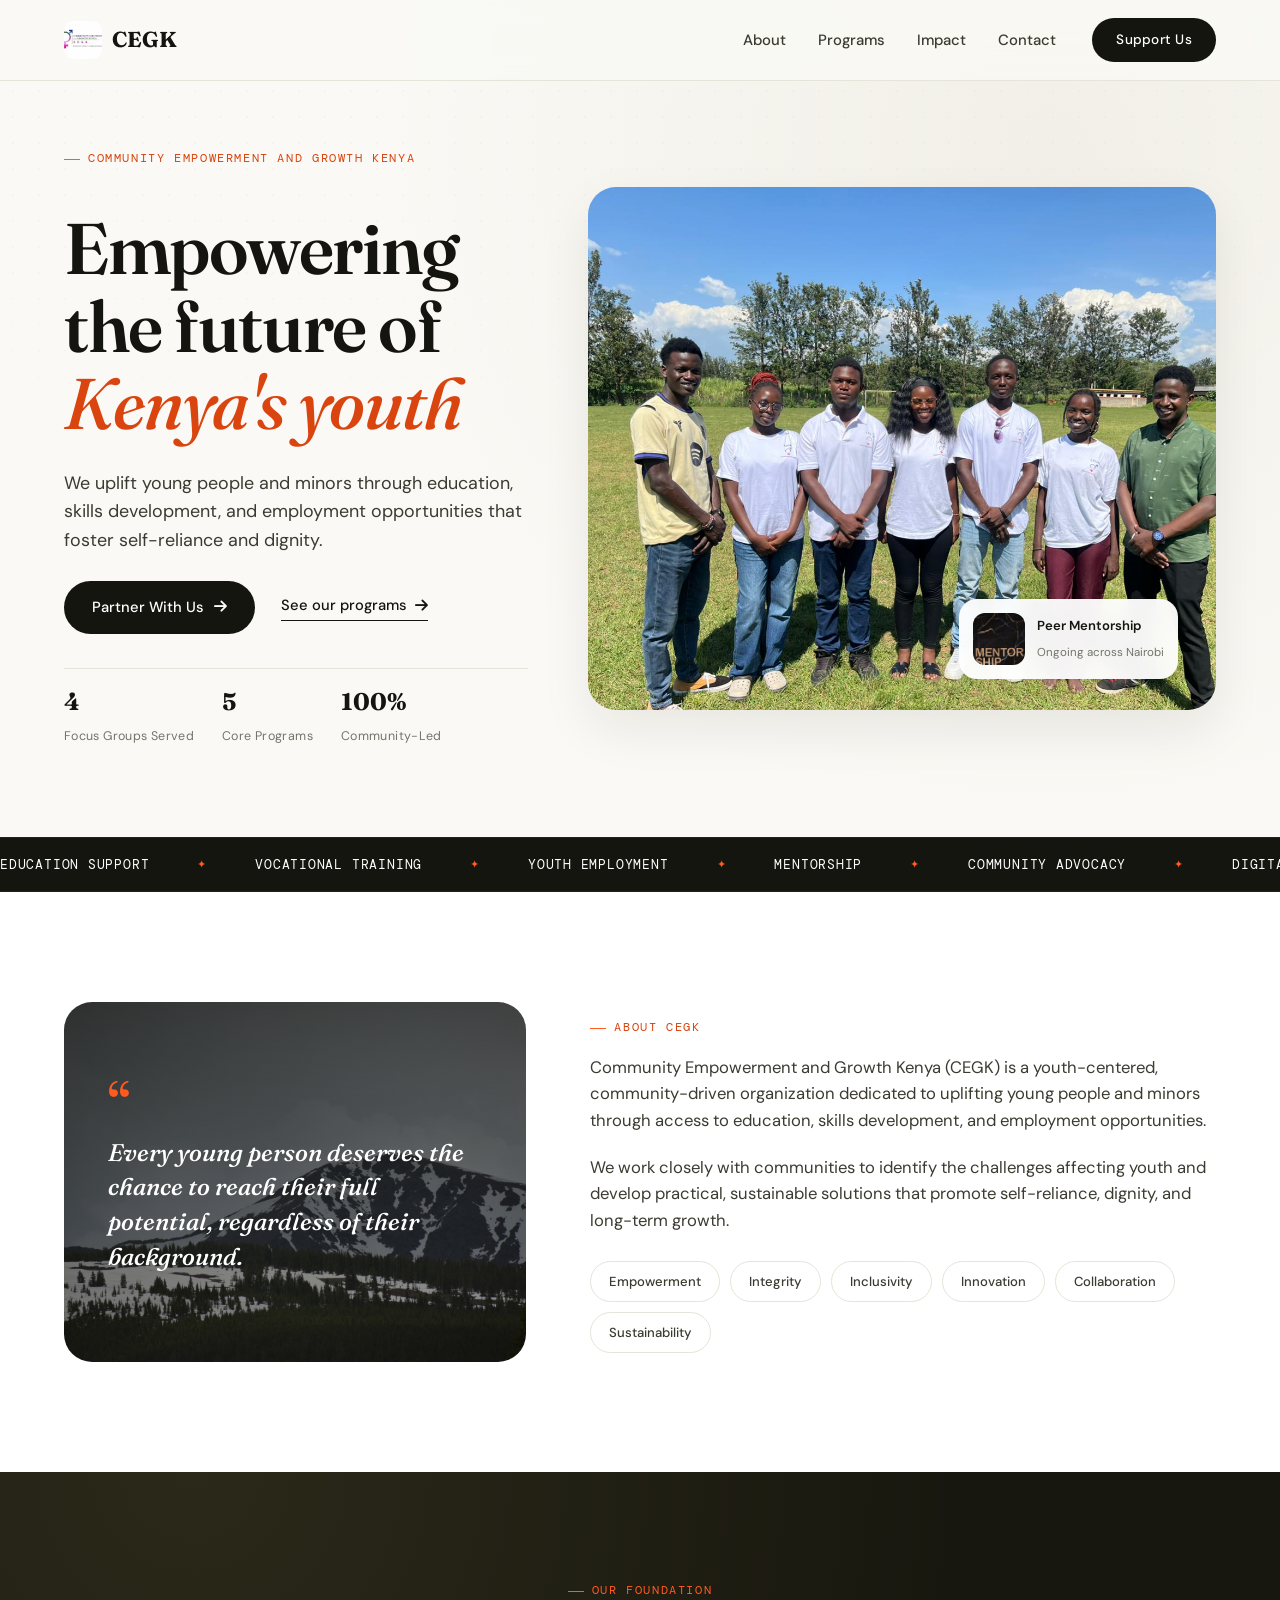
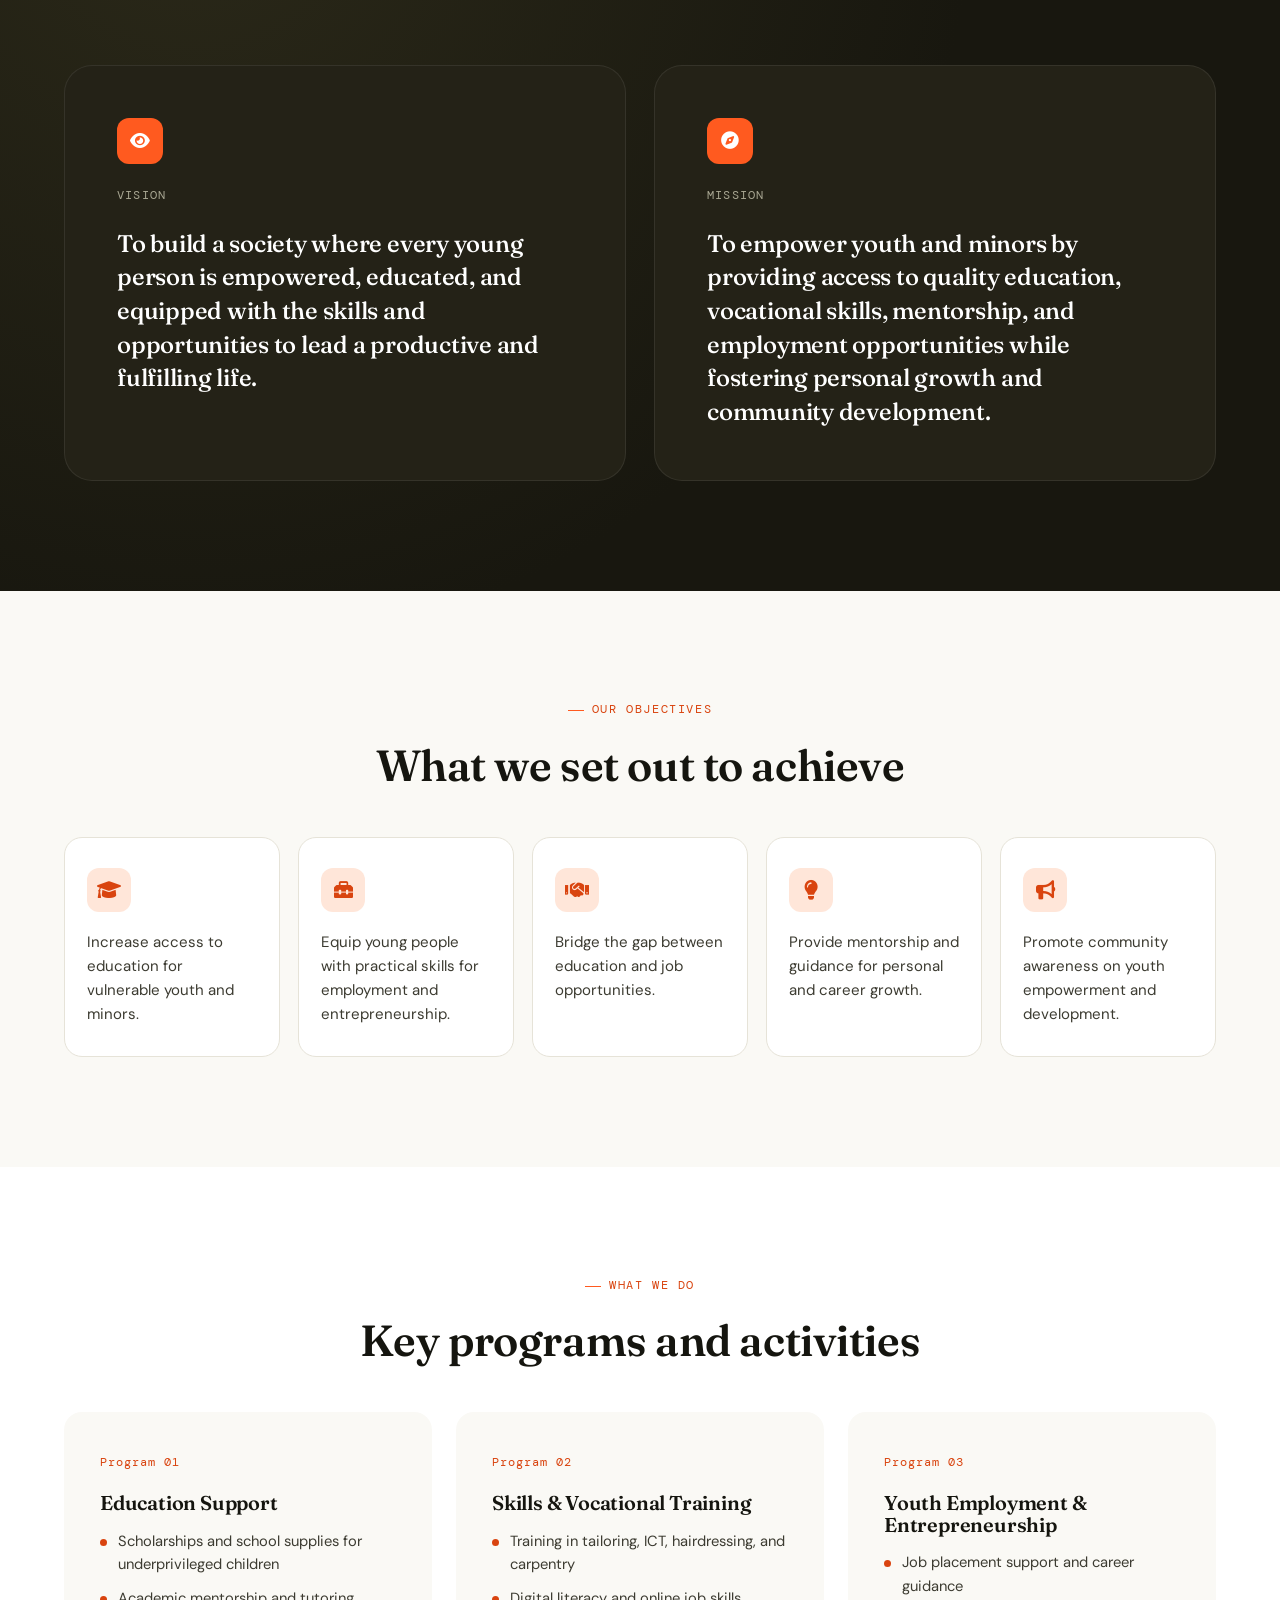
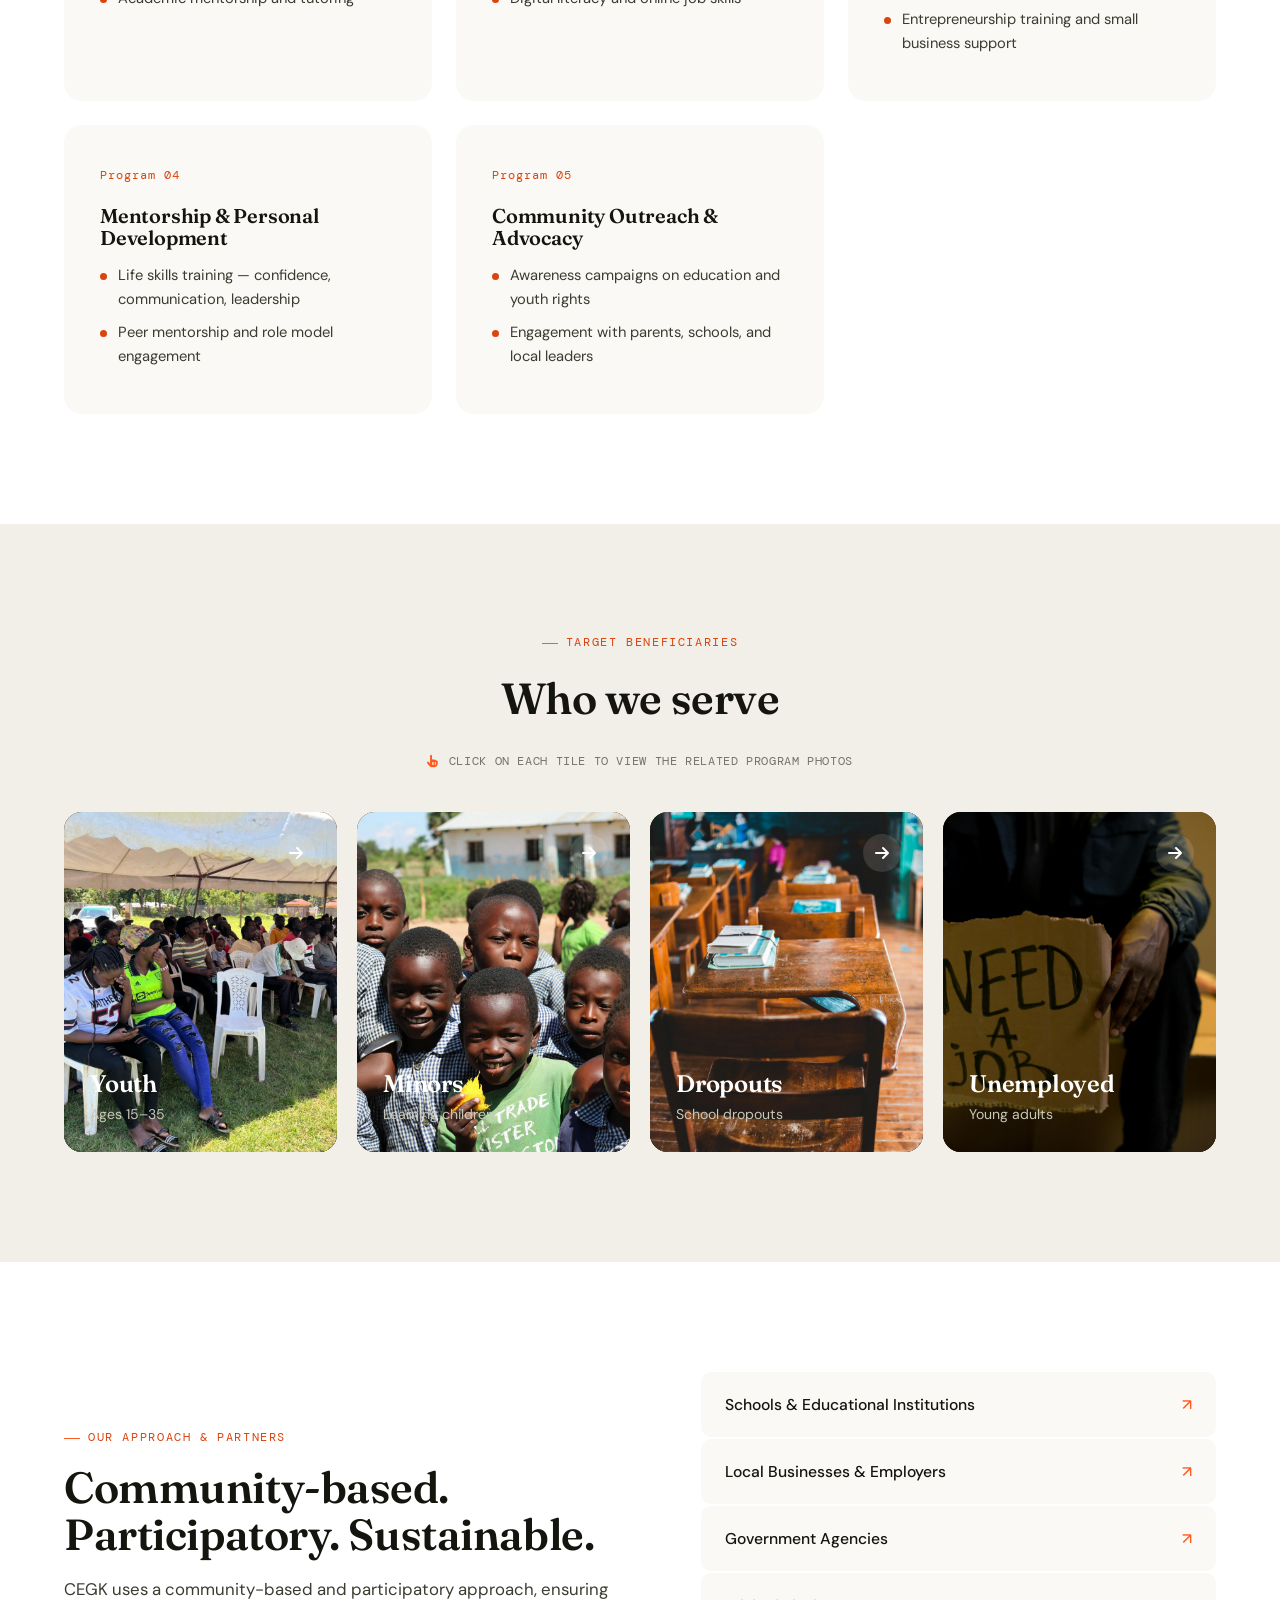
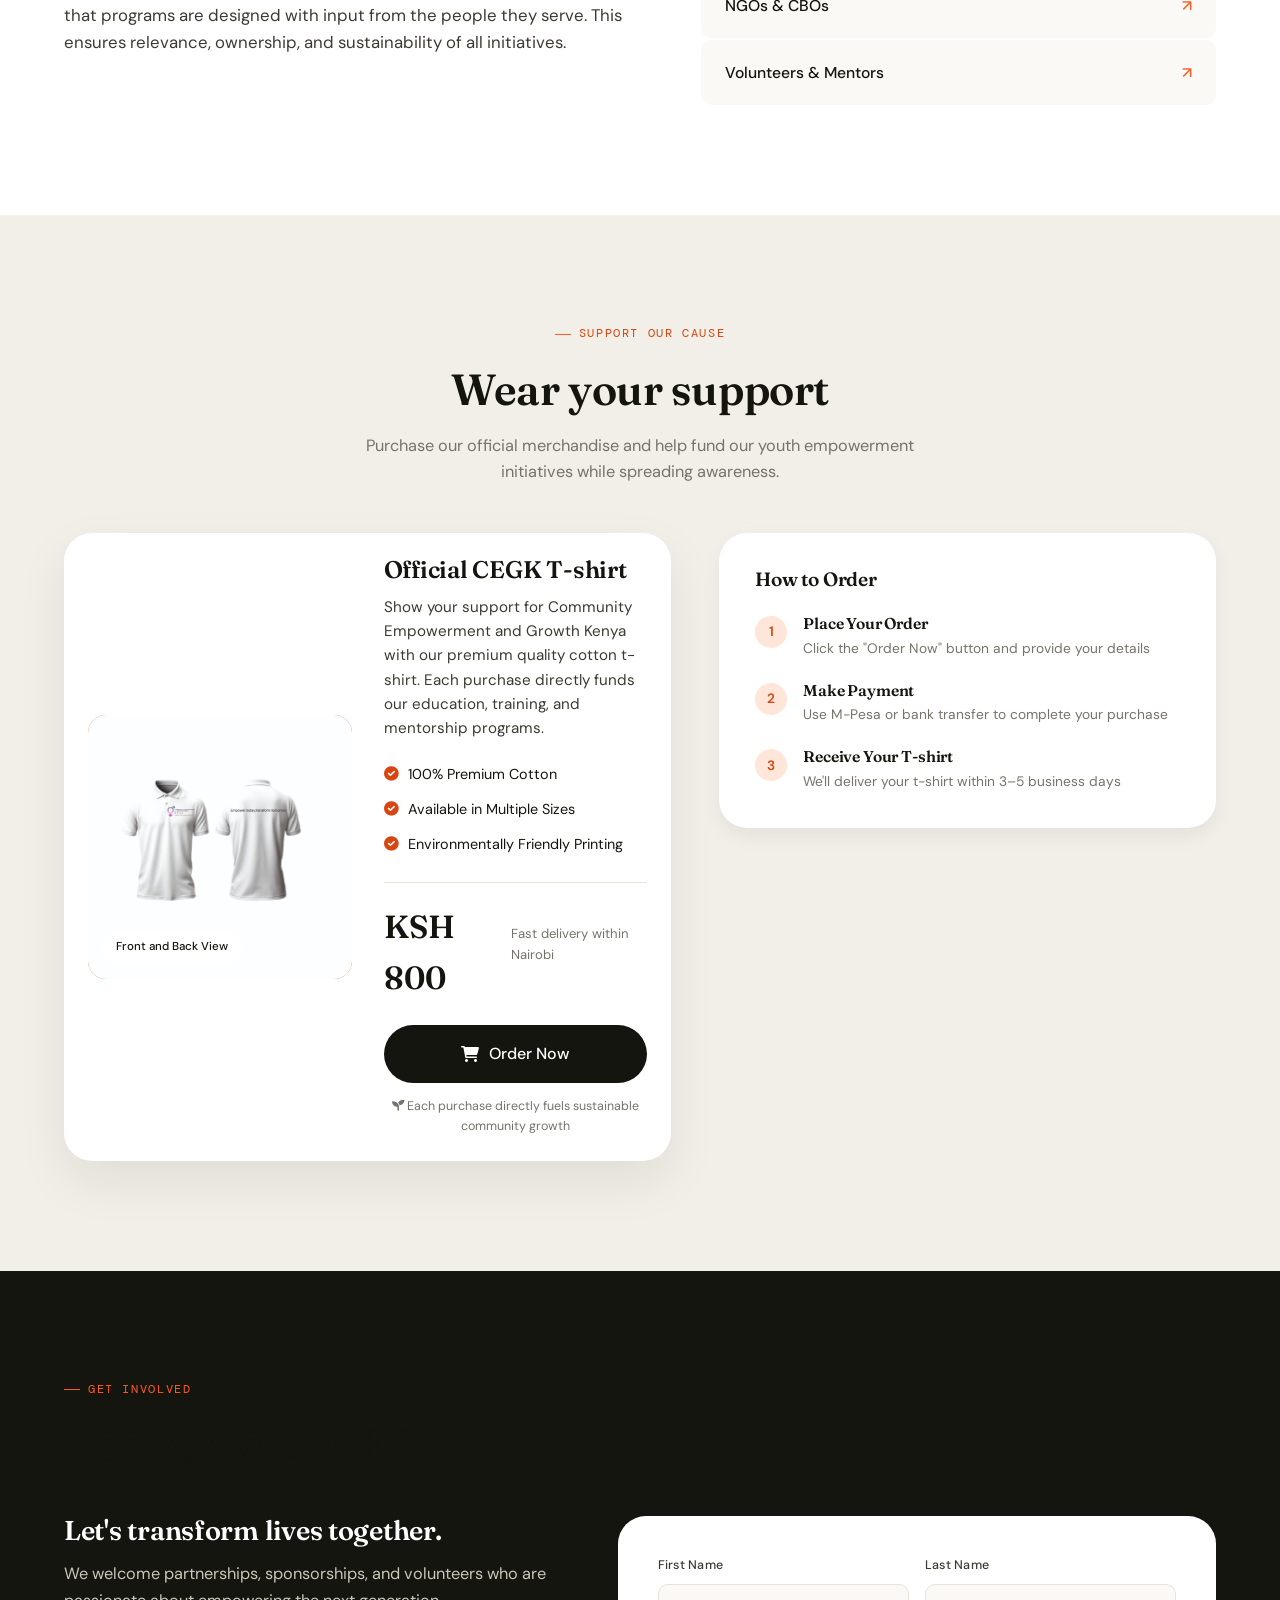
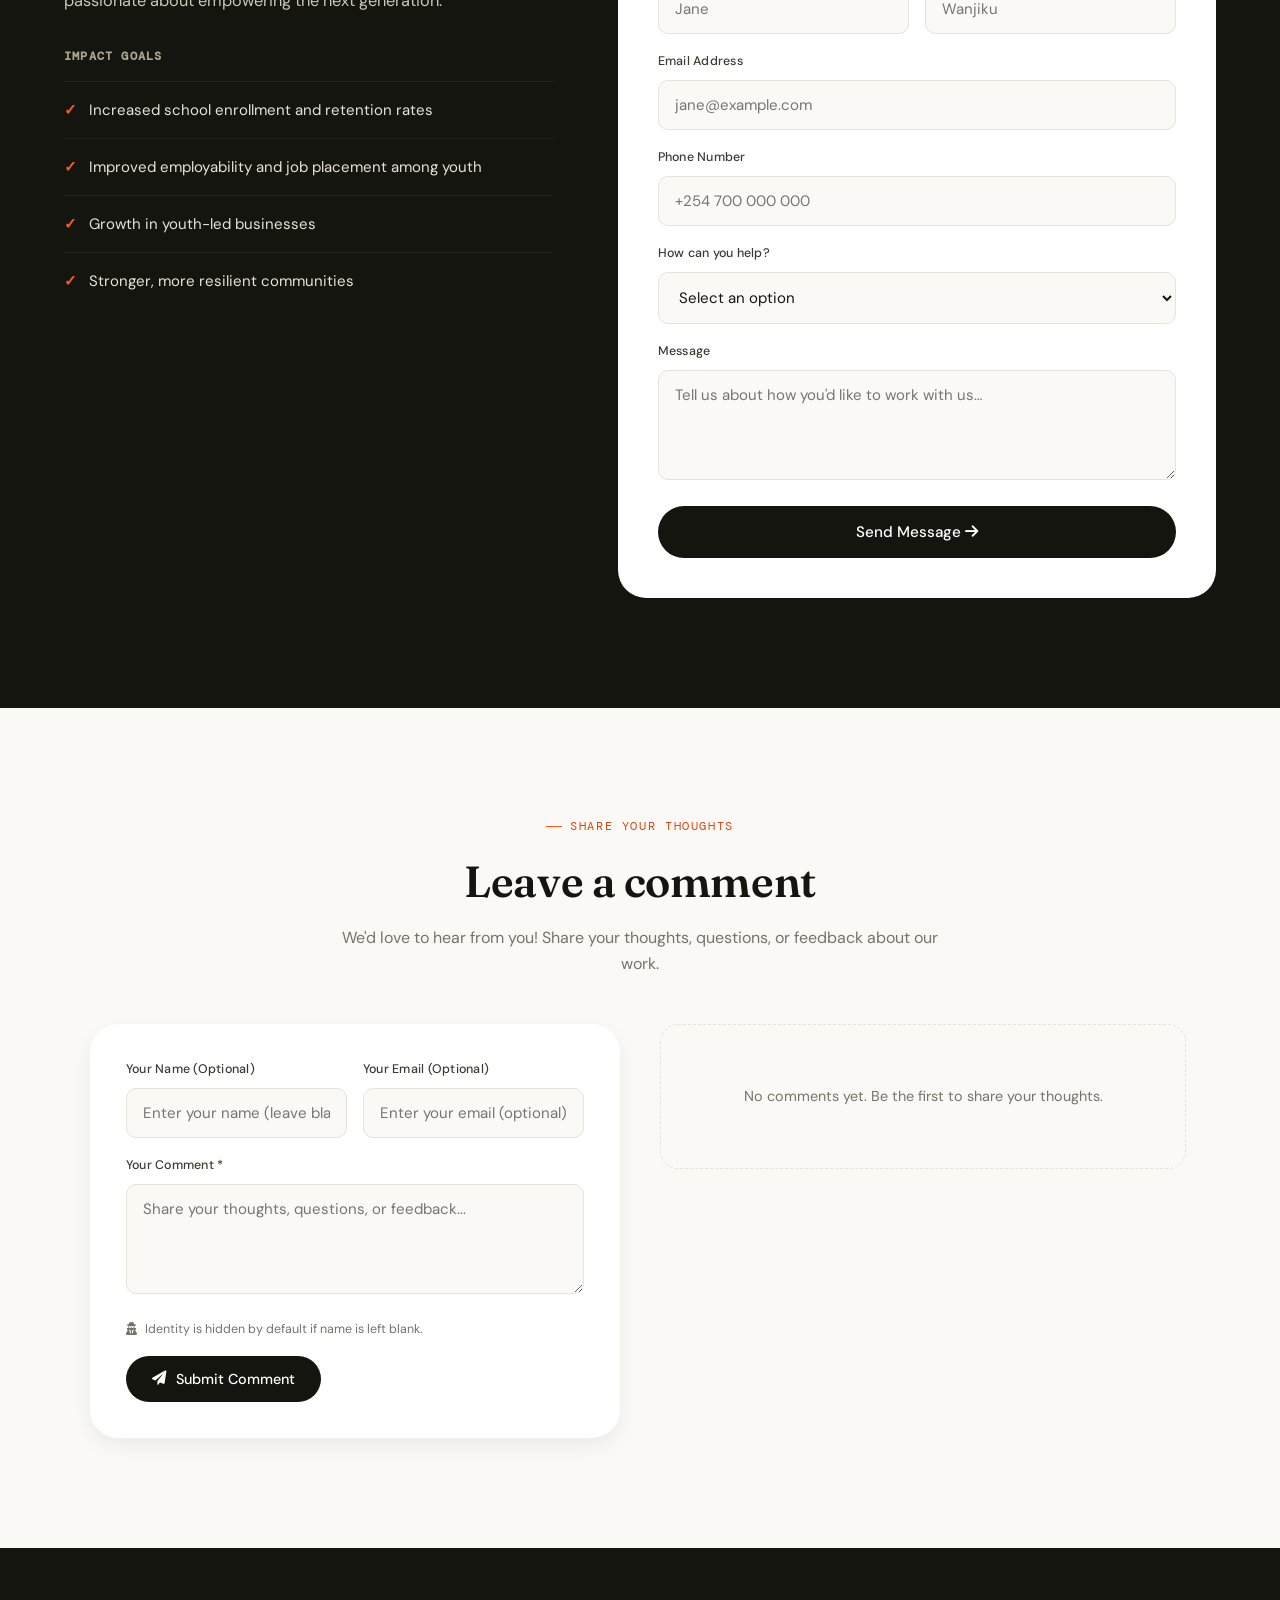
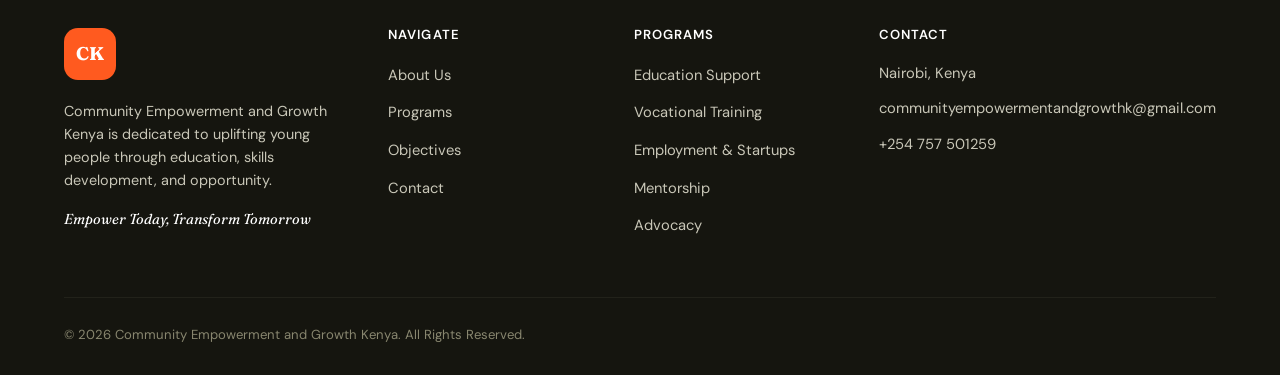
==== commit 49efc032: "update" ====
--- a/index.html
+++ b/index.html
@@ -53,14 +53,7 @@
     </div>
     <div class="hero-visual">
       <img src="team.jpeg" alt="CEGK team and youth beneficiaries">
-      <div class="badge-card badge-top"><i class="fas fa-check"></i> Education Support</div>
-      <div class="badge-card badge-mid"><i class="fas fa-check"></i> Vocational Training</div>
-      <div class="badge-card badge-right"><i class="fas fa-check"></i> Digital Literacy</div>
-      <div class="badge-stat">
-        <span>Youth reached</span>
-        <b>2,400+</b>
-        <p>Across our five core programs</p>
-      </div>
+      
       <div class="badge-bottom">
         <img src="mentor-thumb.jpg" alt="Mentorship session" class="thumb">
         <div>
--- a/style.css
+++ b/style.css
@@ -365,7 +365,7 @@
 }
 
 .badge-top{top:10%;left:6%;}
-.badge-mid{top:60%;left:3%;}
+.badge-mid{top:28%;left:3%;}
 .badge-right{top:48%;right:4%;}
 
 .badge-stat{
@@ -1508,7 +1508,7 @@
   .hero-container,.about-grid,.approach-inner,.merchandise-content,.contact-grid,.comment-main-layout{
     grid-template-columns:1fr;
   }
-  .hero-visual{order:-1;max-width:480px;margin:0 auto;}
+  .hero-visual{max-width:480px;margin:0 auto;}
   .obj-grid{grid-template-columns:repeat(3,1fr);}
   .programs-grid{grid-template-columns:repeat(2,1fr);}
   .bene-grid{grid-template-columns:repeat(2,1fr);}
